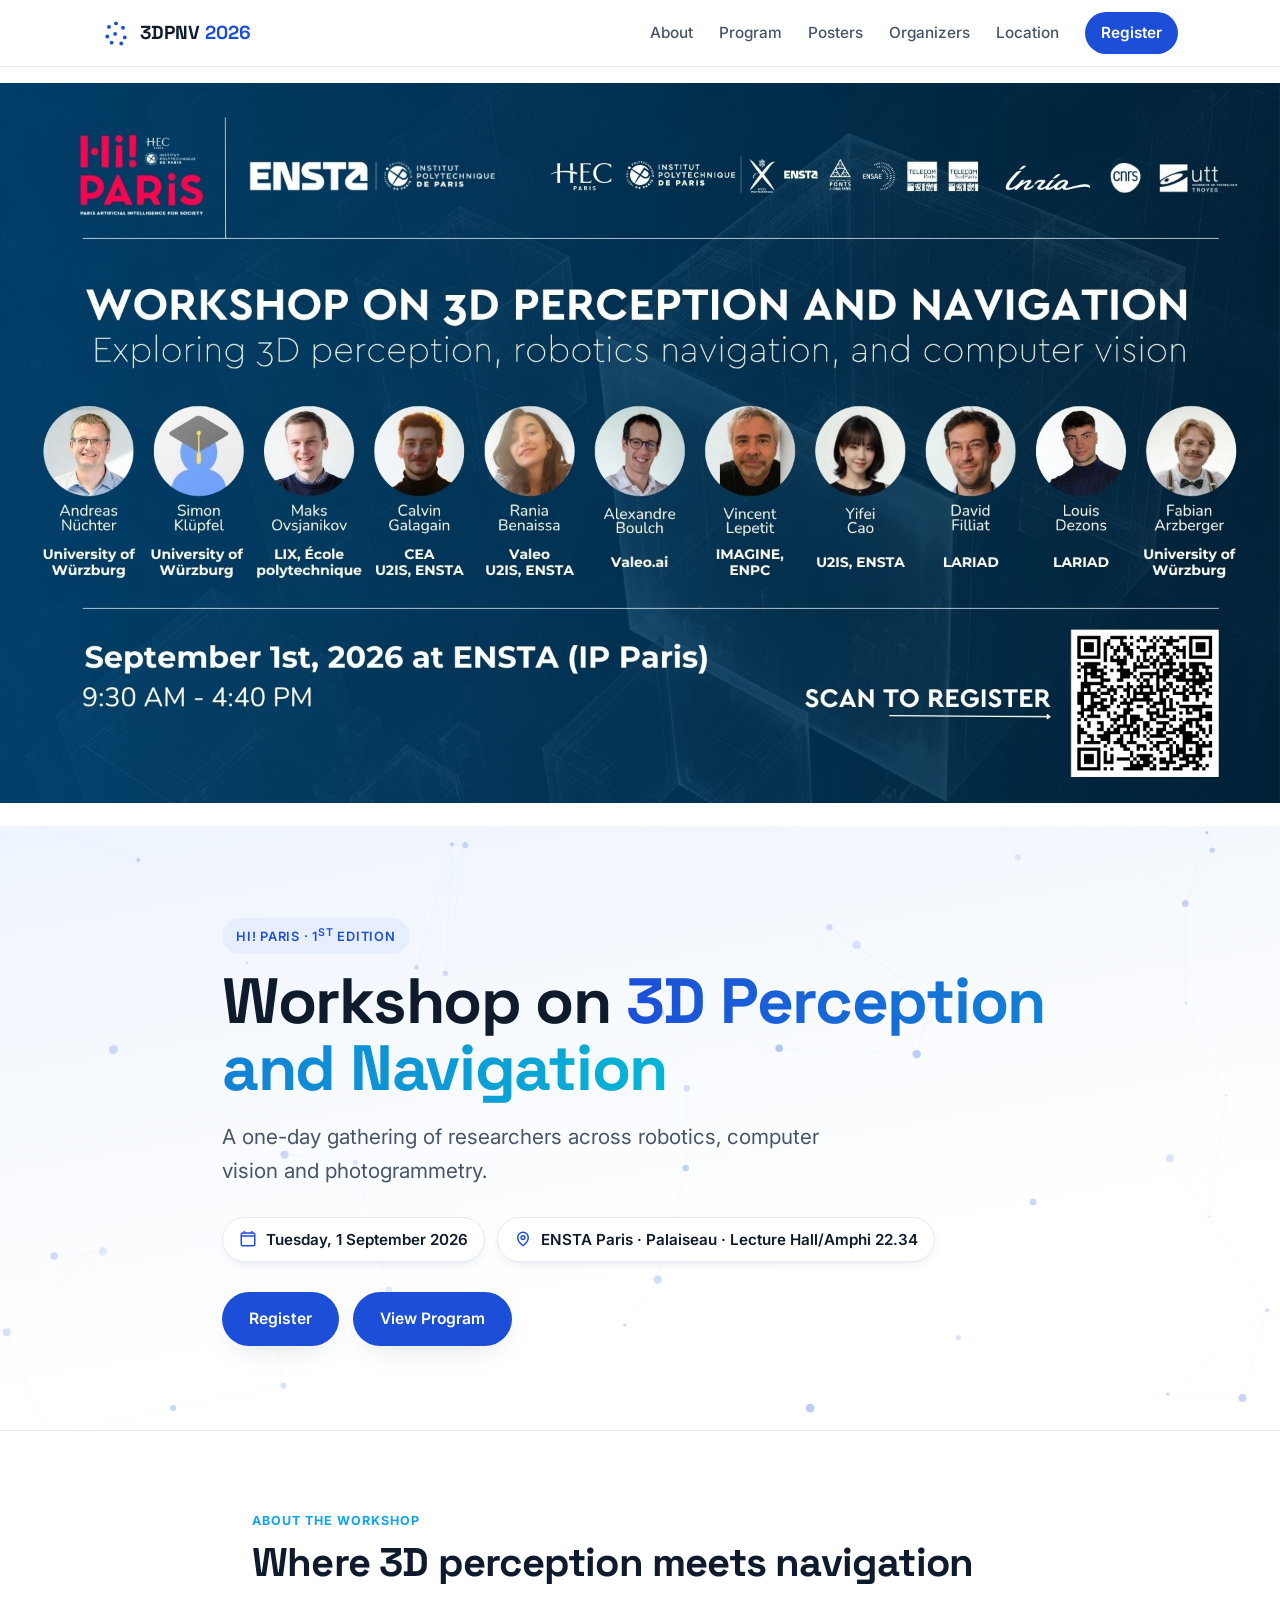
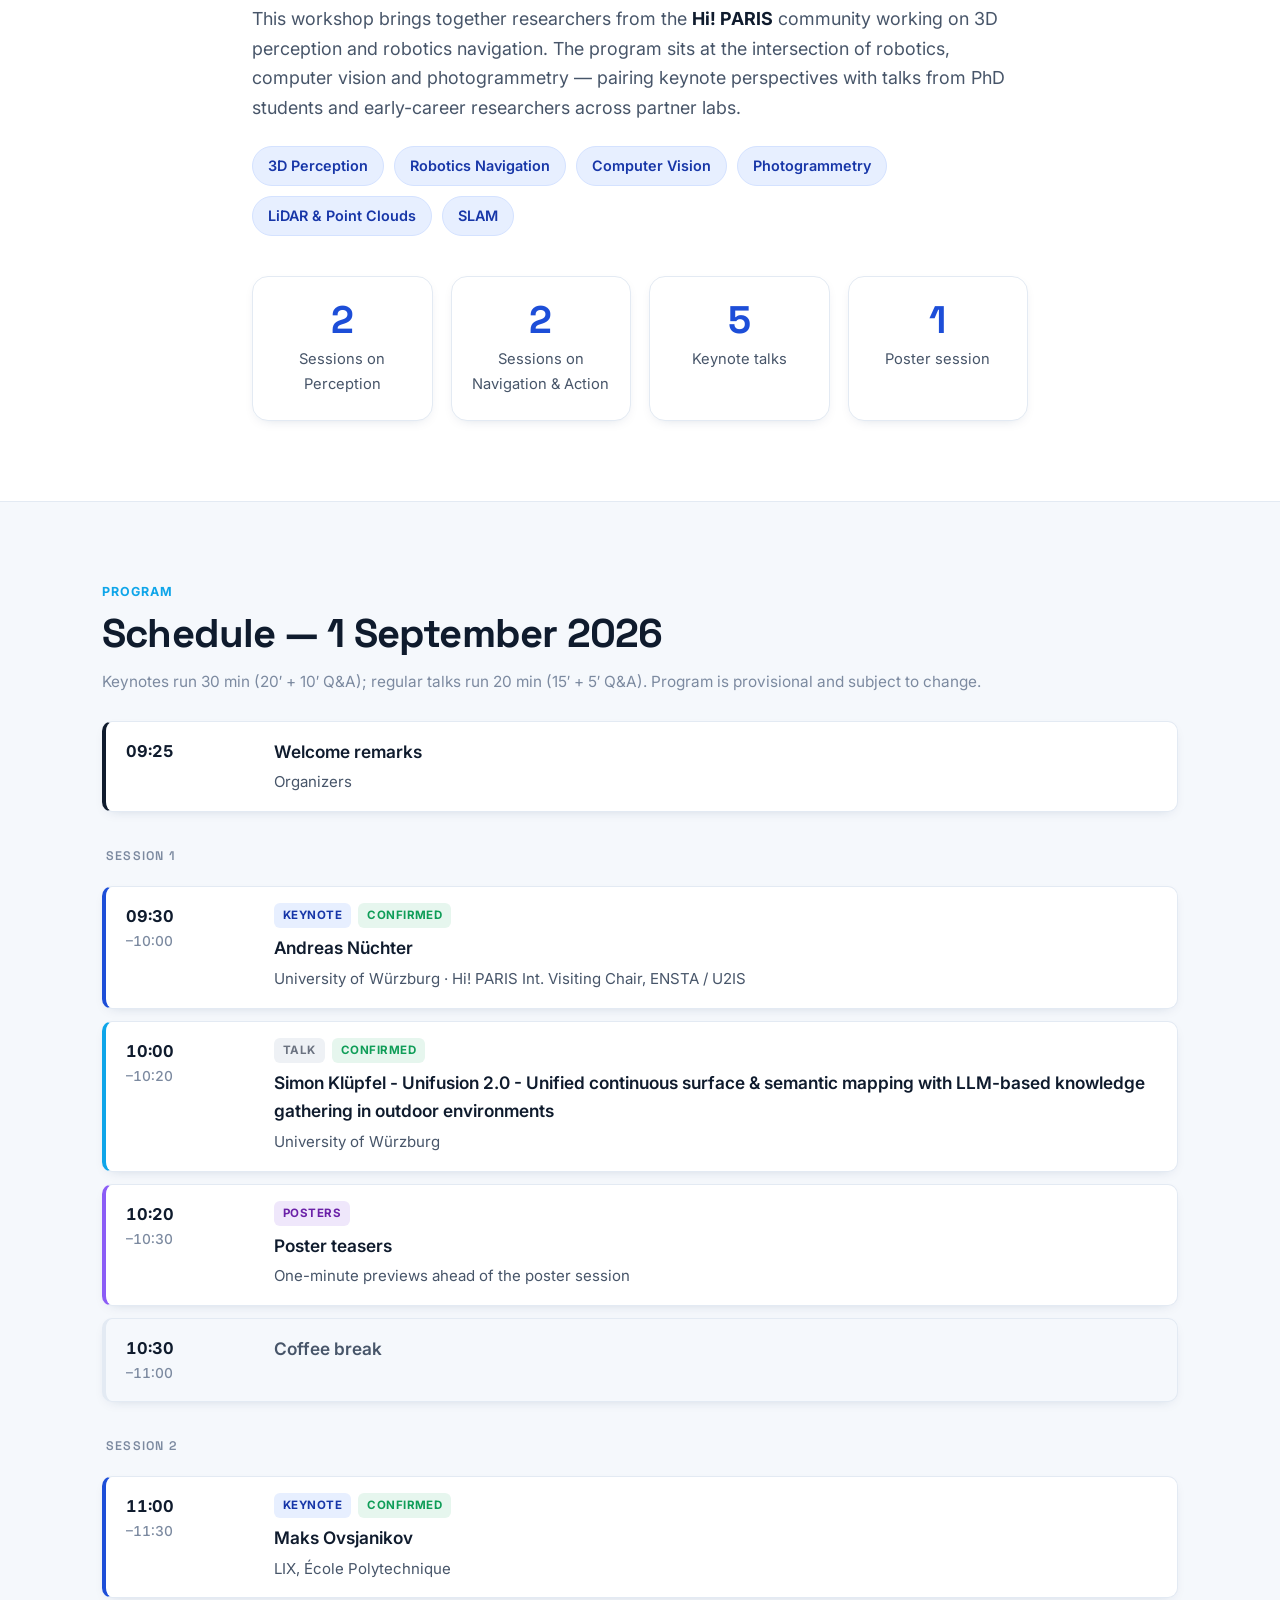
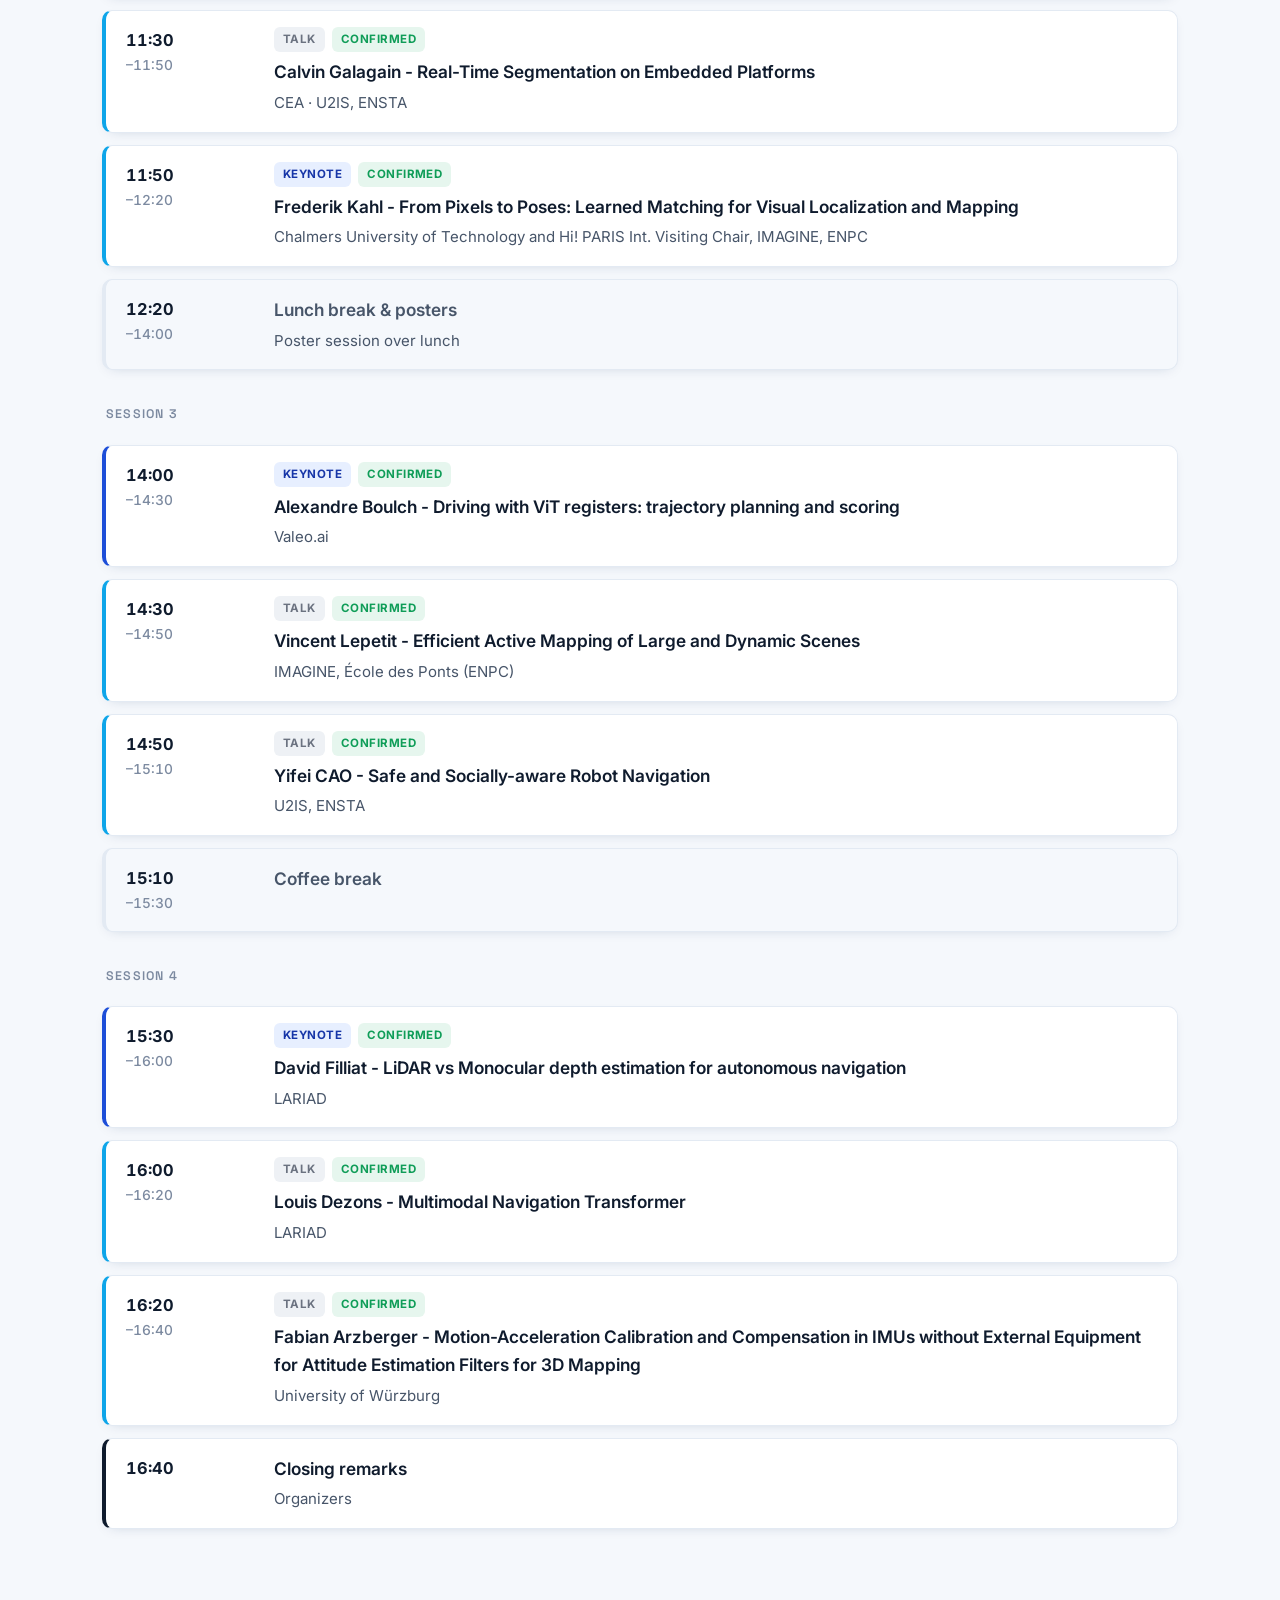
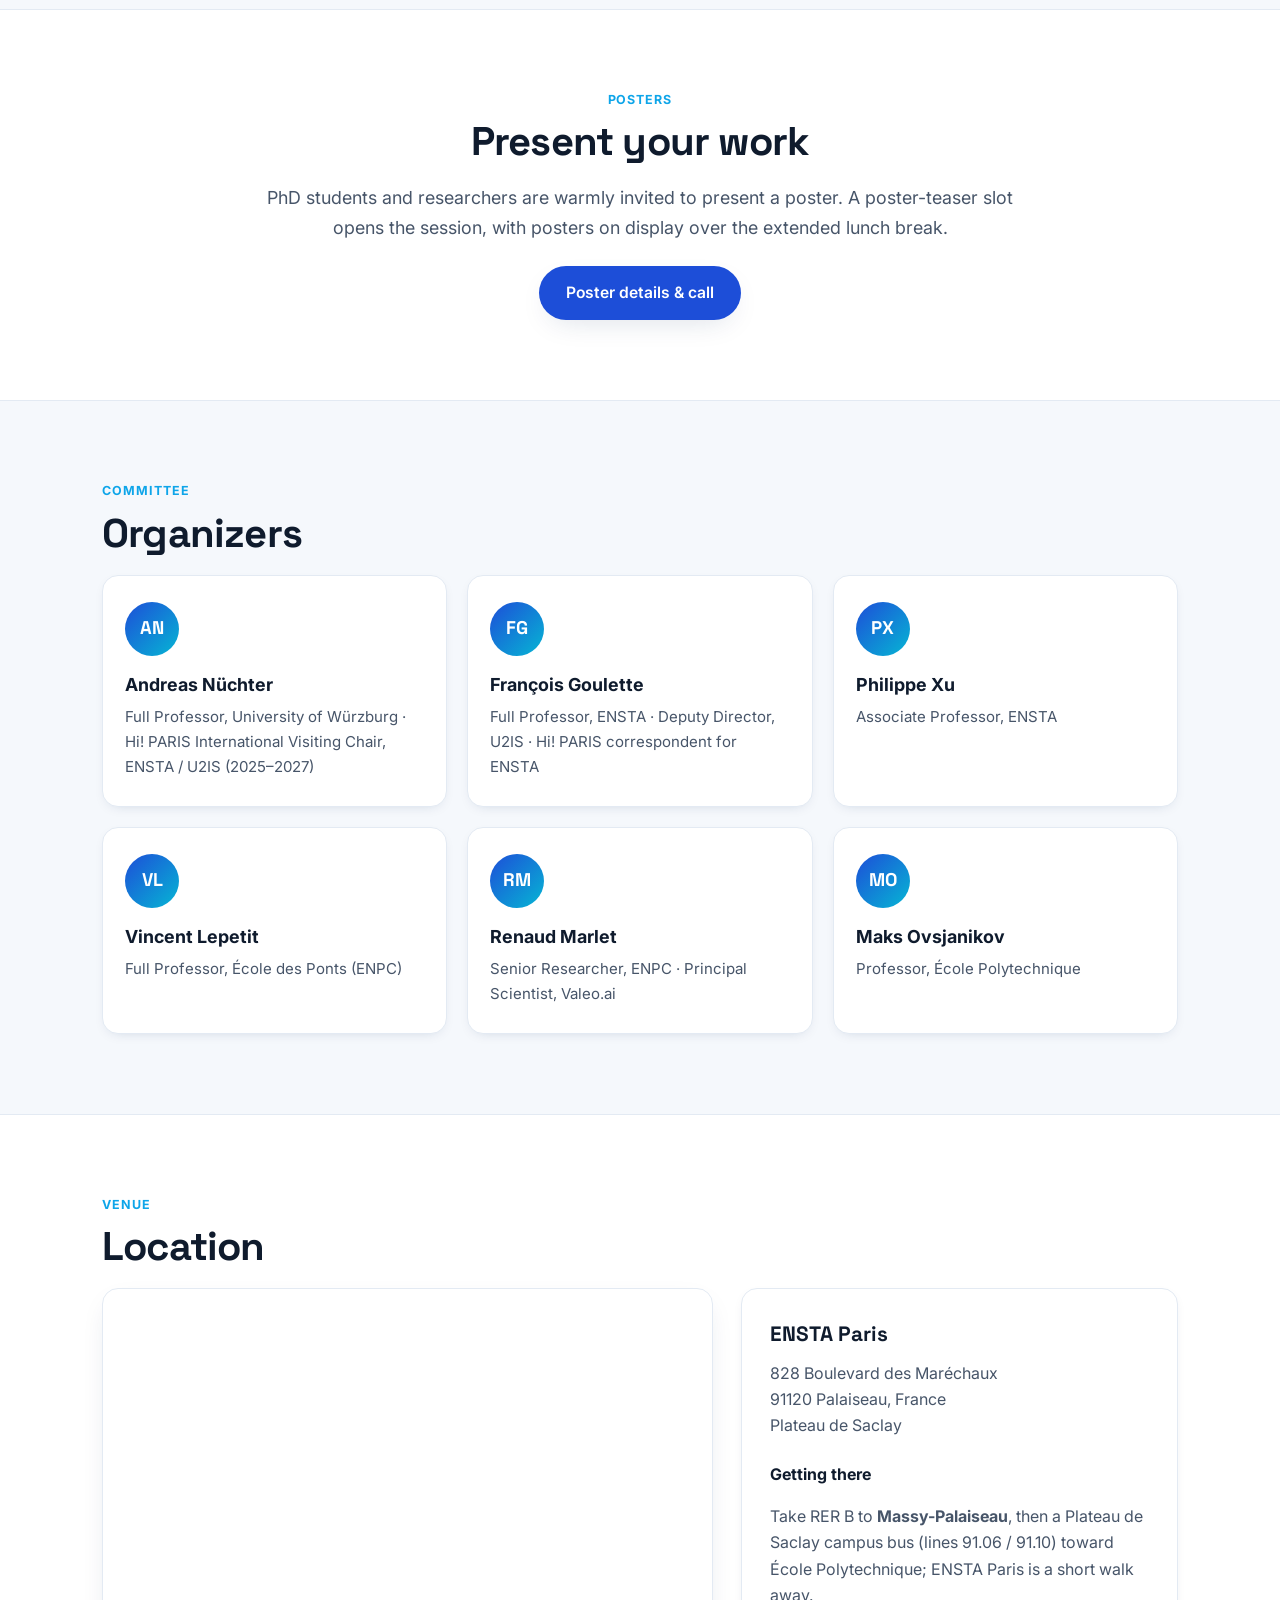
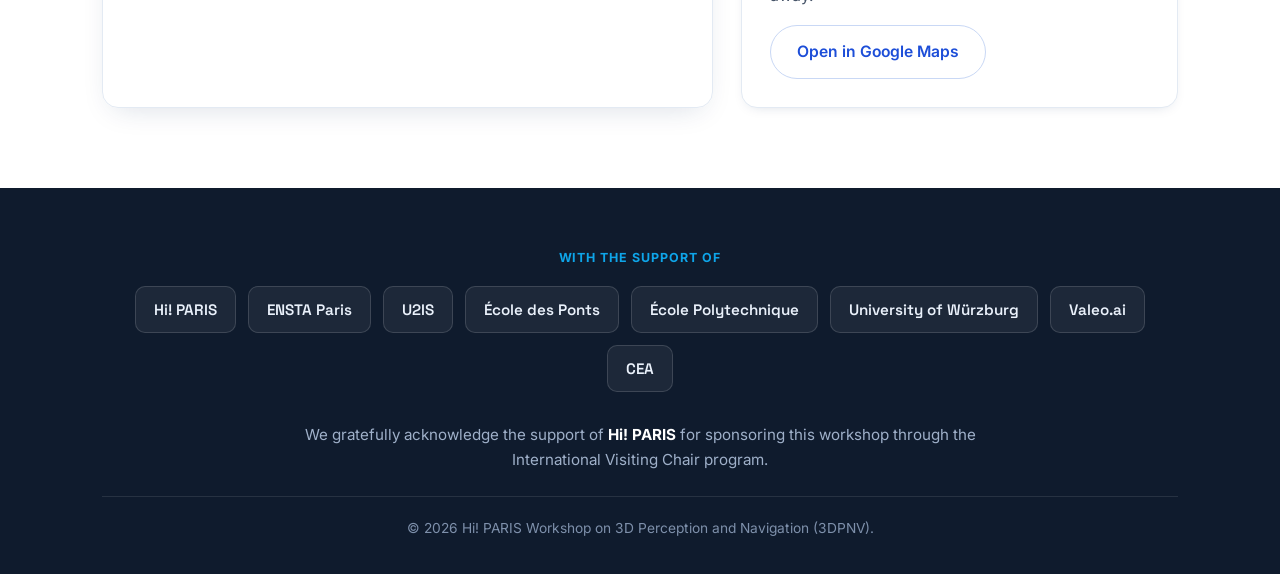
==== index.html @ 0a818c28 "Yifei" ====
<!DOCTYPE html>
<html lang="en">
<head>
  <meta charset="UTF-8" />
  <meta name="viewport" content="width=device-width, initial-scale=1.0" />
  <title>3DPNV 2026 — Hi! PARIS Workshop on 3D Perception and Navigation</title>
  <meta name="description" content="Hi! PARIS 1st Workshop on 3D Perception and Navigation — ENSTA Paris, 1 September 2026. Bringing together researchers in robotics, computer vision and photogrammetry." />
  <meta name="author" content="Lakshminarasimhan Srinivasan" />

  <!-- Open Graph -->
  <meta property="og:title" content="3DPNV 2026 — Hi! PARIS Workshop on 3D Perception and Navigation" />
  <meta property="og:description" content="ENSTA Paris · 1 September 2026 · 3D perception, robotics navigation, computer vision and photogrammetry." />
  <meta property="og:type" content="website" />

  <link rel="icon" type="image/svg+xml" href="favicon.svg" />
  <link rel="preconnect" href="https://fonts.googleapis.com" />
  <link rel="preconnect" href="https://fonts.gstatic.com" crossorigin />
  <link href="https://fonts.googleapis.com/css2?family=Inter:wght@400;500;600;700;800&family=Space+Grotesk:wght@500;600;700&display=swap" rel="stylesheet" />
  <link rel="stylesheet" href="css/styles.css" />
</head>
<body>

  <!-- ===================== NAVBAR ===================== -->
  <header class="navbar" id="top">
    <div class="container nav-inner">
      <a href="#" class="brand">
        <span class="brand-mark" aria-hidden="true">
          <svg viewBox="0 0 32 32" width="28" height="28" fill="none">
            <circle cx="8" cy="9" r="2.2" /><circle cx="16" cy="5" r="2.2" /><circle cx="24" cy="10" r="2.2" />
            <circle cx="6" cy="20" r="2.2" /><circle cx="15" cy="17" r="2.2" /><circle cx="26" cy="21" r="2.2" />
            <circle cx="11" cy="27" r="2.2" /><circle cx="22" cy="28" r="2.2" />
          </svg>
        </span>
        <span class="brand-text">3DPNV<span class="brand-year">&nbsp;2026</span></span>
      </a>

      <nav class="nav-links" id="navLinks" aria-label="Primary">
        <a href="#about">About</a>
        <a href="#schedule">Program</a>
        <a href="posters.html">Posters</a>
        <a href="#organizers">Organizers</a>
        <a href="#location">Location</a>
        <a href="https://www.eventbrite.de/e/hi-paris-1st-workshop-on-3d-perception-and-navigation-tickets-1991779590372" class="nav-cta">Register</a>
      </nav>

      <button class="nav-toggle" id="navToggle" aria-label="Toggle menu" aria-expanded="false" aria-controls="navLinks">
        <span></span><span></span><span></span>
      </button>
    </div>
  </header>

  <p>
    <img src="Workshop_on_3D_Perception_and_Navigation.jpg" alt="workshop banner">
  </p>
  
  <!-- ===================== HERO ===================== -->
  <section class="hero">
    <div class="hero-bg" aria-hidden="true">
      <svg class="dots" viewBox="0 0 1200 600" preserveAspectRatio="xMidYMid slice"></svg>
    </div>
    <div class="container hero-inner">
      <p class="hero-eyebrow">Hi! PARIS · 1<sup>st</sup> Edition</p>
      <h1 class="hero-title">Workshop on <span class="grad">3D Perception<br />and Navigation</span></h1>
      <p class="hero-sub">A one-day gathering of researchers across robotics, computer vision and photogrammetry.</p>

      <div class="hero-meta">
        <span class="meta-pill"><svg viewBox="0 0 24 24" width="18" height="18" aria-hidden="true"><path d="M7 2v2M17 2v2M3 8h18M5 4h14a2 2 0 0 1 2 2v13a2 2 0 0 1-2 2H5a2 2 0 0 1-2-2V6a2 2 0 0 1 2-2z" /></svg> Tuesday, 1 September 2026</span>
        <span class="meta-pill"><svg viewBox="0 0 24 24" width="18" height="18" aria-hidden="true"><path d="M12 21s-7-5.2-7-11a7 7 0 0 1 14 0c0 5.8-7 11-7 11z" /><circle cx="12" cy="10" r="2.5" /></svg> ENSTA Paris · Palaiseau · Lecture Hall/Amphi 22.34 </span>
      </div>

      <div class="hero-actions">
        <a href="https://www.eventbrite.de/e/hi-paris-1st-workshop-on-3d-perception-and-navigation-tickets-1991779590372" class="btn btn-primary">Register</a>
        <a href="#schedule" class="btn btn-primary">View Program</a>
      </div>
    </div>
  </section>

  <!-- ===================== ABOUT ===================== -->
  <section id="about" class="section">
    <div class="container narrow">
      <p class="kicker">About the workshop</p>
      <h2 class="section-title">Where 3D perception meets navigation</h2>
      <p class="lead">
        This workshop brings together researchers from the <strong>Hi! PARIS</strong> community working on
        3D perception and robotics navigation. The program sits at the intersection of robotics, computer
        vision and photogrammetry — pairing keynote perspectives with talks from PhD students and early-career
        researchers across partner labs.
      </p>
      <div class="chips">
        <span class="chip">3D Perception</span>
        <span class="chip">Robotics Navigation</span>
        <span class="chip">Computer Vision</span>
        <span class="chip">Photogrammetry</span>
        <span class="chip">LiDAR &amp; Point Clouds</span>
        <span class="chip">SLAM</span>
      </div>

      <div class="facts">
        <div class="fact">
          <span class="fact-num">2</span>
          <span class="fact-label">Sessions on Perception</span>
        </div>
        <div class="fact">
          <span class="fact-num">2</span>
          <span class="fact-label">Sessions on Navigation &amp; Action</span>
        </div>
        <div class="fact">
          <span class="fact-num">5</span>
          <span class="fact-label">Keynote talks</span>
        </div>
        <div class="fact">
          <span class="fact-num">1</span>
          <span class="fact-label">Poster session</span>
        </div>
      </div>
    </div>
  </section>

  <!-- ===================== SCHEDULE ===================== -->
  <section id="schedule" class="section section-alt">
    <div class="container">
      <p class="kicker">Program</p>
      <h2 class="section-title">Schedule — 1 September 2026</h2>
      <p class="section-note">
        Keynotes run 30 min (20′ + 10′ Q&amp;A); regular talks run 20 min (15′ + 5′ Q&amp;A).
        Program is provisional and subject to change.
      </p>

    
      <div class="sched-panel active" id="morning" role="tabpanel">
        <div class="timeline">

          <div class="t-item type-open">
            <div class="t-time">09:25</div>
            <div class="t-body">
              <h3 class="t-title">Welcome remarks</h3>
              <p class="t-meta">Organizers</p>
            </div>
          </div>

          <div class="session-label">Session 1</div>

          <div class="t-item type-keynote">
            <div class="t-time">09:30<span>–10:00</span></div>
            <div class="t-body">
              <div class="t-tags"><span class="tag tag-keynote">Keynote</span><span class="tag tag-ok">Confirmed</span></div>
              <h3 class="t-title">Andreas Nüchter</h3>
              <p class="t-meta">University of Würzburg · Hi! PARIS Int. Visiting Chair, ENSTA / U2IS</p>
            </div>
          </div>

          <div class="t-item type-talk">
            <div class="t-time">10:00<span>–10:20</span></div>
            <div class="t-body">
              <div class="t-tags"><span class="tag">Talk</span><span class="tag tag-ok">Confirmed</span></div>
              <h3 class="t-title">Simon Klüpfel - Unifusion 2.0 - Unified continuous surface & semantic mapping with LLM-based knowledge gathering in outdoor environments</h3>
              <p class="t-meta">University of Würzburg</p>
            </div>
          </div>

          <div class="t-item type-poster">
            <div class="t-time">10:20<span>–10:30</span></div>
            <div class="t-body">
              <div class="t-tags"><span class="tag tag-poster">Posters</span></div>
              <h3 class="t-title">Poster teasers</h3>
              <p class="t-meta">One-minute previews ahead of the poster session</p>
            </div>
          </div>

          <div class="t-item type-break">
            <div class="t-time">10:30<span>–11:00</span></div>
            <div class="t-body">
              <h3 class="t-title">Coffee break</h3>
            </div>
          </div>

          <div class="session-label">Session 2</div>

          <div class="t-item type-keynote">
            <div class="t-time">11:00<span>–11:30</span></div>
            <div class="t-body">
              <div class="t-tags"><span class="tag tag-keynote">Keynote</span><span class="tag tag-ok">Confirmed</span></div>
              <h3 class="t-title">Maks Ovsjanikov</h3>
              <p class="t-meta">LIX, École Polytechnique</p>
            </div>
          </div>

          <div class="t-item type-talk">
            <div class="t-time">11:30<span>–11:50</span></div>
            <div class="t-body">
              <div class="t-tags"><span class="tag">Talk</span><span class="tag tag-ok">Confirmed</span></div>
              <h3 class="t-title">Calvin Galagain - Real-Time Segmentation on Embedded Platforms</h3>
              <p class="t-meta">CEA · U2IS, ENSTA</p>
            </div>
          </div>

          <div class="t-item type-talk">
            <div class="t-time">11:50<span>–12:20</span></div>
            <div class="t-body">
               <div class="t-tags"><span class="tag tag-keynote">Keynote</span><span class="tag tag-ok">Confirmed</span></div>
              <h3 class="t-title">Frederik Kahl -  From Pixels to Poses: Learned Matching for Visual Localization and Mapping
</h3>
              <p class="t-meta">Chalmers University of Technology and Hi! PARIS Int. Visiting Chair, IMAGINE, ENPC</p>
            </div>
          </div>

          <div class="t-item type-break">
            <div class="t-time">12:20<span>–14:00</span></div>
            <div class="t-body">
              <h3 class="t-title">Lunch break &amp; posters</h3>
              <p class="t-meta">Poster session over lunch</p>
            </div>
          </div>

          <div class="session-label">Session 3</div>

          <div class="t-item type-keynote">
            <div class="t-time">14:00<span>–14:30</span></div>
            <div class="t-body">
              <div class="t-tags"><span class="tag tag-keynote">Keynote</span><span class="tag tag-ok">Confirmed</span></div>
              <h3 class="t-title">Alexandre Boulch - Driving with ViT registers: trajectory planning and scoring</h3>
              <p class="t-meta">Valeo.ai</p>
            </div>
          </div>

          <div class="t-item type-talk">
            <div class="t-time">14:30<span>–14:50</span></div>
            <div class="t-body">
              <div class="t-tags"><span class="tag">Talk</span><span class="tag tag-ok">Confirmed</span></div>
              <h3 class="t-title">Vincent Lepetit - Efficient Active Mapping of Large and Dynamic Scenes</h3>
              <p class="t-meta">IMAGINE, École des Ponts (ENPC)</p>
            </div>
          </div>

          <div class="t-item type-talk">
            <div class="t-time">14:50<span>–15:10</span></div>
            <div class="t-body">
              <div class="t-tags"><span class="tag">Talk</span><span class="tag tag-ok">Confirmed</span></div>
              <h3 class="t-title">Yifei CAO - Safe and Socially-aware Robot Navigation</h3>
              <p class="t-meta">U2IS, ENSTA</p>
            </div>
          </div>

          <div class="t-item type-break">
            <div class="t-time">15:10<span>–15:30</span></div>
            <div class="t-body">
              <h3 class="t-title">Coffee break</h3>
            </div>
          </div>

          <div class="session-label">Session 4</div>

          <div class="t-item type-keynote">
            <div class="t-time">15:30<span>–16:00</span></div>
            <div class="t-body">
              <div class="t-tags"><span class="tag tag-keynote">Keynote</span><span class="tag tag-ok">Confirmed</span></div>
              <h3 class="t-title">David Filliat - LiDAR vs Monocular depth estimation for autonomous navigation</h3>
              <p class="t-meta">LARIAD</p>
            </div>
          </div>

          <div class="t-item type-talk">
            <div class="t-time">16:00<span>–16:20</span></div>
            <div class="t-body">
              <div class="t-tags"><span class="tag">Talk</span><span class="tag tag-ok">Confirmed</span></div>
              <h3 class="t-title">Louis Dezons - Multimodal Navigation Transformer</h3>
              <p class="t-meta">LARIAD</p>
            </div>
          </div>

          <div class="t-item type-talk">
            <div class="t-time">16:20<span>–16:40</span></div>
            <div class="t-body">
              <div class="t-tags"><span class="tag">Talk</span><span class="tag tag-ok">Confirmed</span></div>
              <h3 class="t-title">Fabian Arzberger - Motion-Acceleration Calibration and Compensation in IMUs without External Equipment for Attitude Estimation Filters for 3D Mapping </h3>
              <p class="t-meta">University of Würzburg</p>
            </div>
          </div>

          <div class="t-item type-close">
            <div class="t-time">16:40</div>
            <div class="t-body">
              <h3 class="t-title">Closing remarks</h3>
              <p class="t-meta">Organizers</p>
            </div>
          </div>

        </div>
      </div>
    </div>
  </section>

  <!-- ===================== POSTERS ===================== -->
  <section id="posters" class="section">
    <div class="container narrow center">
      <p class="kicker">Posters</p>
      <h2 class="section-title">Present your work</h2>
      <p class="lead">
        PhD students and researchers are warmly invited to present a poster. A poster-teaser slot opens the
        session, with posters on display over the extended lunch break.
      </p>
      <a href="posters.html" class="btn btn-primary">Poster details &amp; call</a>
    </div>
  </section>

  <!-- ===================== ORGANIZERS ===================== -->
  <section id="organizers" class="section section-alt">
    <div class="container">
      <p class="kicker">Committee</p>
      <h2 class="section-title">Organizers</h2>

      <div class="org-grid">
        <article class="org-card">
          <span class="avatar" data-name="AN">AN</span>
          <h3>Andreas Nüchter</h3>
          <p>Full Professor, University of Würzburg · Hi! PARIS International Visiting Chair, ENSTA / U2IS (2025–2027)</p>
        </article>
        <article class="org-card">
          <span class="avatar" data-name="FG">FG</span>
          <h3>François Goulette</h3>
          <p>Full Professor, ENSTA · Deputy Director, U2IS · Hi! PARIS correspondent for ENSTA</p>
        </article>
        <article class="org-card">
          <span class="avatar" data-name="PX">PX</span>
          <h3>Philippe Xu</h3>
          <p>Associate Professor, ENSTA</p>
        </article>
        <article class="org-card">
          <span class="avatar" data-name="VL">VL</span>
          <h3>Vincent Lepetit</h3>
          <p>Full Professor, École des Ponts (ENPC)</p>
        </article>
        <article class="org-card">
          <span class="avatar" data-name="RM">RM</span>
          <h3>Renaud Marlet</h3>
          <p>Senior Researcher, ENPC · Principal Scientist, Valeo.ai</p>
        </article>
        <article class="org-card">
          <span class="avatar" data-name="MO">MO</span>
          <h3>Maks Ovsjanikov</h3>
          <p>Professor, École Polytechnique</p>
        </article>
      </div>
    </div>
  </section>

  <!-- ===================== LOCATION ===================== -->
  <section id="location" class="section">
    <div class="container">
      <p class="kicker">Venue</p>
      <h2 class="section-title">Location</h2>

      <div class="loc-grid">
        <div class="loc-map">
          <iframe
            title="Map to ENSTA Paris"
            src="https://maps.google.com/maps?width=100%25&amp;height=600&amp;hl=en&amp;q=ENSTA%20Paris%2C%20828%20Boulevard%20des%20Mar%C3%A9chaux%2C%20Palaiseau&amp;t=&amp;z=15&amp;ie=UTF8&amp;iwloc=B&amp;output=embed"
            loading="lazy" referrerpolicy="no-referrer-when-downgrade"></iframe>
        </div>
        <div class="loc-info">
          <h3>ENSTA Paris</h3>
          <p class="loc-addr">828 Boulevard des Maréchaux<br />91120 Palaiseau, France<br />Plateau de Saclay</p>
          <h4>Getting there</h4>
          <p>
            Take RER&nbsp;B to <strong>Massy-Palaiseau</strong>, then a Plateau de Saclay campus bus
            (lines 91.06 / 91.10) toward École Polytechnique; ENSTA Paris is a short walk away.
          </p>
          <a class="btn btn-ghost" href="https://www.google.com/maps/search/?api=1&amp;query=ENSTA+Paris+Palaiseau" target="_blank" rel="noopener">Open in Google Maps</a>
        </div>
      </div>
    </div>
  </section>

  <!-- ===================== PARTNERS / FOOTER ===================== -->
  <footer class="footer">
    <div class="container">
      <p class="kicker center">With the support of</p>
      <div class="partners">
        <span class="partner">Hi! PARIS</span>
        <span class="partner">ENSTA Paris</span>
        <span class="partner">U2IS</span>
        <span class="partner">École des Ponts</span>
        <span class="partner">École Polytechnique</span>
        <span class="partner">University of Würzburg</span>
        <span class="partner">Valeo.ai</span>
        <span class="partner">CEA</span>
      </div>
      <p class="ack">
        We gratefully acknowledge the support of <strong>Hi! PARIS</strong> for sponsoring this workshop
        through the International Visiting Chair program.
      </p>
      <p class="copyright">© 2026 Hi! PARIS Workshop on 3D Perception and Navigation (3DPNV).</p>
    </div>
  </footer>

  <script src="js/main.js"></script>
</body>
</html>
---- css/styles.css ----
/* ============================================================
   3DPNV 2026 — Hi! PARIS Workshop on 3D Perception and Navigation
   Light & modern theme
   ============================================================ */

:root {
  --bg: #ffffff;
  --bg-alt: #f5f8fc;
  --bg-hero: #eef4fd;
  --ink: #0f1b2d;
  --ink-soft: #475569;
  --ink-faint: #7c8aa0;
  --line: #e3eaf3;
  --brand: #1d4ed8;
  --brand-dark: #1736a8;
  --brand-soft: #e7efff;
  --accent: #0ea5e9;
  --accent-2: #06b6d4;
  --ok: #0f9d58;
  --ok-bg: #e6f6ee;
  --warn: #b7791f;
  --warn-bg: #fdf3e2;
  --tba: #6b7280;
  --tba-bg: #eef1f5;
  --radius: 16px;
  --radius-sm: 10px;
  --shadow: 0 10px 30px -12px rgba(16, 42, 92, 0.18);
  --shadow-sm: 0 4px 14px -8px rgba(16, 42, 92, 0.25);
  --maxw: 1120px;
  --font: "Inter", system-ui, -apple-system, Segoe UI, Roboto, Helvetica, Arial, sans-serif;
  --display: "Space Grotesk", var(--font);
}

* { box-sizing: border-box; }

html { scroll-behavior: smooth; scroll-padding-top: 80px; }

body {
  margin: 0;
  font-family: var(--font);
  color: var(--ink);
  background: var(--bg);
  line-height: 1.65;
  -webkit-font-smoothing: antialiased;
  text-rendering: optimizeLegibility;
}

a { color: var(--brand); text-decoration: none; }
a:hover { text-decoration: underline; }

.container { width: 100%; max-width: var(--maxw); margin: 0 auto; padding: 0 22px; }
.narrow { max-width: 820px; }
.center { text-align: center; }

img, svg, iframe { max-width: 100%; }

/* ---------------- Navbar ---------------- */
.navbar {
  position: sticky; top: 0; z-index: 60;
  background: rgba(255, 255, 255, 0.85);
  backdrop-filter: saturate(160%) blur(10px);
  border-bottom: 1px solid var(--line);
}
.nav-inner { display: flex; align-items: center; justify-content: space-between; height: 66px; }

.brand { display: flex; align-items: center; gap: 10px; font-family: var(--display); font-weight: 700; font-size: 1.18rem; color: var(--ink); }
.brand:hover { text-decoration: none; }
.brand-mark svg circle { fill: var(--brand); }
.brand-mark { display: inline-flex; }
.brand-year { color: var(--brand); }

.nav-links { display: flex; align-items: center; gap: 26px; }
.nav-links a { color: var(--ink-soft); font-weight: 500; font-size: 0.96rem; }
.nav-links a:hover { color: var(--brand); text-decoration: none; }
.nav-cta {
  background: var(--brand); color: #fff !important; padding: 8px 16px;
  border-radius: 999px; font-weight: 600 !important;
}
.nav-cta:hover { background: var(--brand-dark); }

.nav-toggle { display: none; flex-direction: column; gap: 5px; background: none; border: 0; cursor: pointer; padding: 8px; }
.nav-toggle span { width: 24px; height: 2px; background: var(--ink); border-radius: 2px; transition: 0.25s; }
.nav-toggle.open span:nth-child(1) { transform: translateY(7px) rotate(45deg); }
.nav-toggle.open span:nth-child(2) { opacity: 0; }
.nav-toggle.open span:nth-child(3) { transform: translateY(-7px) rotate(-45deg); }

/* ---------------- Hero ---------------- */
.hero {
  position: relative; overflow: hidden;
  background: linear-gradient(170deg, var(--bg-hero) 0%, #ffffff 70%);
  padding: 92px 0 84px;
  border-bottom: 1px solid var(--line);
}
.hero-bg { position: absolute; inset: 0; pointer-events: none; }
.hero-bg .dots { width: 100%; height: 100%; opacity: 0.5; }
.hero-bg .dots circle { fill: var(--brand); }
.hero-bg .dots line { stroke: var(--accent); stroke-width: 0.6; }

.hero-inner { position: relative; z-index: 2; max-width: 880px; }
.hero-eyebrow {
  display: inline-block; margin: 0 0 14px; font-weight: 600; letter-spacing: 0.06em;
  text-transform: uppercase; font-size: 0.8rem; color: var(--brand);
  background: var(--brand-soft); padding: 6px 14px; border-radius: 999px;
}
.hero-title {
  font-family: var(--display); font-weight: 700; line-height: 1.05;
  font-size: clamp(2.3rem, 6vw, 4rem); margin: 0 0 18px; letter-spacing: -0.02em;
}
.hero-title .grad {
  background: linear-gradient(100deg, var(--brand), var(--accent-2));
  -webkit-background-clip: text; background-clip: text; color: transparent;
}
.hero-sub { font-size: clamp(1.05rem, 2.3vw, 1.3rem); color: var(--ink-soft); margin: 0 0 28px; max-width: 620px; }

.hero-meta { display: flex; flex-wrap: wrap; gap: 12px; margin-bottom: 30px; }
.meta-pill {
  display: inline-flex; align-items: center; gap: 9px;
  background: #fff; border: 1px solid var(--line); border-radius: 999px;
  padding: 9px 16px; font-weight: 600; font-size: 0.95rem; box-shadow: var(--shadow-sm);
}
.meta-pill svg { fill: none; stroke: var(--brand); stroke-width: 2; stroke-linecap: round; stroke-linejoin: round; }

.hero-actions { display: flex; flex-wrap: wrap; gap: 14px; }

/* ---------------- Buttons ---------------- */
.btn {
  display: inline-flex; align-items: center; justify-content: center;
  padding: 13px 26px; border-radius: 999px; font-weight: 600; font-size: 0.98rem;
  cursor: pointer; transition: transform 0.15s ease, box-shadow 0.2s ease, background 0.2s ease;
  border: 1px solid transparent;
}
.btn:hover { text-decoration: none; transform: translateY(-2px); }
.btn-primary { background: var(--brand); color: #fff; box-shadow: var(--shadow); }
.btn-primary:hover { background: var(--brand-dark); }
.btn-ghost { background: #fff; color: var(--brand); border-color: #c9d8f5; }
.btn-ghost:hover { border-color: var(--brand); background: var(--brand-soft); }

/* ---------------- Sections ---------------- */
.section { padding: 80px 0; }
.section-alt { background: var(--bg-alt); border-top: 1px solid var(--line); border-bottom: 1px solid var(--line); }

.kicker {
  margin: 0 0 10px; font-weight: 700; letter-spacing: 0.08em; text-transform: uppercase;
  font-size: 0.78rem; color: var(--accent);
}
.kicker.center { text-align: center; }
.section-title {
  font-family: var(--display); font-weight: 700; letter-spacing: -0.02em;
  font-size: clamp(1.7rem, 3.6vw, 2.5rem); margin: 0 0 18px; line-height: 1.12;
}
.section-note { color: var(--ink-faint); margin: -6px 0 26px; font-size: 0.96rem; }
.lead { font-size: 1.12rem; color: var(--ink-soft); margin: 0 0 24px; }
.lead strong { color: var(--ink); }

/* ---------------- About ---------------- */
.chips { display: flex; flex-wrap: wrap; gap: 10px; margin-bottom: 40px; }
.chip {
  background: var(--brand-soft); color: var(--brand-dark); font-weight: 600; font-size: 0.9rem;
  padding: 7px 15px; border-radius: 999px; border: 1px solid #d4e2ff;
}

.facts { display: grid; grid-template-columns: repeat(4, 1fr); gap: 18px; }
.fact {
  background: #fff; border: 1px solid var(--line); border-radius: var(--radius);
  padding: 24px 18px; text-align: center; box-shadow: var(--shadow-sm);
}
.fact-num {
  display: block; font-family: var(--display); font-weight: 700; font-size: 2.4rem;
  color: var(--brand); line-height: 1;
}
.fact-label { display: block; margin-top: 8px; color: var(--ink-soft); font-size: 0.92rem; }

/* ---------------- Schedule ---------------- */
.sched-tabs { display: inline-flex; gap: 6px; background: #fff; border: 1px solid var(--line); border-radius: 999px; padding: 5px; margin-bottom: 34px; box-shadow: var(--shadow-sm); flex-wrap: wrap; }
.tab {
  border: 0; background: none; cursor: pointer; font-family: var(--font);
  font-weight: 600; font-size: 0.95rem; color: var(--ink-soft);
  padding: 10px 20px; border-radius: 999px; transition: 0.2s;
}
.tab.active { background: var(--brand); color: #fff; }

.sched-panel { animation: fade 0.35s ease; }
.sched-panel[hidden] { display: none; }
@keyframes fade { from { opacity: 0; transform: translateY(6px); } to { opacity: 1; transform: none; } }

.session-label {
  font-family: var(--display); font-weight: 600; color: var(--ink-faint);
  text-transform: uppercase; letter-spacing: 0.1em; font-size: 0.78rem;
  margin: 22px 0 8px; padding-left: 4px;
}

.timeline { display: flex; flex-direction: column; gap: 12px; }
.t-item {
  display: grid; grid-template-columns: 130px 1fr; gap: 18px; align-items: start;
  background: #fff; border: 1px solid var(--line); border-left: 4px solid var(--line);
  border-radius: var(--radius-sm); padding: 16px 20px; box-shadow: var(--shadow-sm);
  transition: transform 0.15s ease, box-shadow 0.2s ease;
}
.t-item:hover { transform: translateX(3px); box-shadow: var(--shadow); }
.t-time { font-weight: 700; color: var(--ink); font-variant-numeric: tabular-nums; font-size: 1.02rem; }
.t-time span { display: block; color: var(--ink-faint); font-weight: 500; font-size: 0.86rem; }
.t-title { margin: 0; font-size: 1.08rem; font-weight: 600; }
.t-meta { margin: 4px 0 0; color: var(--ink-soft); font-size: 0.94rem; }
.t-tags { display: flex; flex-wrap: wrap; gap: 7px; margin-bottom: 6px; }

.tag {
  font-size: 0.72rem; font-weight: 700; text-transform: uppercase; letter-spacing: 0.04em;
  padding: 3px 9px; border-radius: 6px; background: var(--tba-bg); color: var(--tba);
}
.tag-keynote { background: var(--brand-soft); color: var(--brand-dark); }
.tag-poster { background: #efe7fb; color: #6b21a8; }
.tag-ok { background: var(--ok-bg); color: var(--ok); }
.tag-tbc { background: var(--warn-bg); color: var(--warn); }
.tag-tba { background: var(--tba-bg); color: var(--tba); }

.type-keynote { border-left-color: var(--brand); }
.type-talk { border-left-color: var(--accent); }
.type-poster { border-left-color: #8b5cf6; }
.type-break { border-left-color: var(--line); background: var(--bg-alt); }
.type-break .t-title { color: var(--ink-soft); font-weight: 600; }
.type-open, .type-close { border-left-color: var(--ink); }

/* ---------------- Organizers ---------------- */
.org-grid { display: grid; grid-template-columns: repeat(3, 1fr); gap: 20px; }
.org-card {
  background: #fff; border: 1px solid var(--line); border-radius: var(--radius);
  padding: 26px 22px; box-shadow: var(--shadow-sm); transition: transform 0.15s ease, box-shadow 0.2s ease;
}
.org-card:hover { transform: translateY(-4px); box-shadow: var(--shadow); }
.org-card h3 { margin: 14px 0 6px; font-size: 1.12rem; }
.org-card p { margin: 0; color: var(--ink-soft); font-size: 0.94rem; }
.avatar {
  display: inline-flex; align-items: center; justify-content: center;
  width: 54px; height: 54px; border-radius: 50%; font-family: var(--display);
  font-weight: 700; font-size: 1.15rem; color: #fff;
  background: linear-gradient(135deg, var(--brand), var(--accent-2));
}

/* ---------------- Location ---------------- */
.loc-grid { display: grid; grid-template-columns: 1.4fr 1fr; gap: 28px; align-items: stretch; }
.loc-map { border-radius: var(--radius); overflow: hidden; border: 1px solid var(--line); box-shadow: var(--shadow); min-height: 360px; }
.loc-map iframe { width: 100%; height: 100%; min-height: 360px; border: 0; display: block; }
.loc-info { background: #fff; border: 1px solid var(--line); border-radius: var(--radius); padding: 28px; box-shadow: var(--shadow-sm); }
.loc-info h3 { margin: 0 0 8px; font-size: 1.3rem; font-family: var(--display); }
.loc-info h4 { margin: 22px 0 6px; font-size: 1rem; }
.loc-addr { color: var(--ink-soft); margin: 0; }
.loc-info p { color: var(--ink-soft); }

/* ---------------- Footer ---------------- */
.footer { background: var(--ink); color: #cdd8e8; padding: 60px 0 34px; }
.footer .kicker { color: var(--accent); }
.partners { display: flex; flex-wrap: wrap; justify-content: center; gap: 12px; margin: 18px 0 30px; }
.partner {
  font-family: var(--display); font-weight: 600; font-size: 0.95rem; color: #eaf1fb;
  background: rgba(255, 255, 255, 0.06); border: 1px solid rgba(255, 255, 255, 0.14);
  padding: 10px 18px; border-radius: 10px;
}
.ack { max-width: 720px; margin: 0 auto 24px; text-align: center; color: #9fb0c9; font-size: 0.95rem; }
.ack strong { color: #fff; }
.copyright { text-align: center; color: #7e90ab; font-size: 0.86rem; margin: 0; padding-top: 20px; border-top: 1px solid rgba(255, 255, 255, 0.1); }

/* ---------------- Posters page ---------------- */
.subpage-hero { background: linear-gradient(170deg, var(--bg-hero), #fff 80%); padding: 64px 0 48px; border-bottom: 1px solid var(--line); }
.back-link { display: inline-flex; align-items: center; gap: 6px; font-weight: 600; font-size: 0.92rem; margin-bottom: 16px; }
.info-grid { display: grid; grid-template-columns: repeat(2, 1fr); gap: 20px; margin-top: 8px; }
.info-card { background: #fff; border: 1px solid var(--line); border-radius: var(--radius); padding: 26px; box-shadow: var(--shadow-sm); }
.info-card h3 { margin: 0 0 10px; font-family: var(--display); font-size: 1.15rem; }
.info-card p, .info-card li { color: var(--ink-soft); }
.info-card ul { margin: 0; padding-left: 20px; }
.info-card li { margin-bottom: 6px; }

/* ---------------- Responsive ---------------- */
@media (max-width: 860px) {
  .org-grid { grid-template-columns: repeat(2, 1fr); }
  .loc-grid { grid-template-columns: 1fr; }
  .facts { grid-template-columns: repeat(2, 1fr); }
  .info-grid { grid-template-columns: 1fr; }
}

@media (max-width: 720px) {
  .nav-links {
    position: fixed; inset: 66px 0 auto 0; flex-direction: column; align-items: flex-start;
    gap: 0; background: #fff; border-bottom: 1px solid var(--line);
    padding: 8px 22px 18px; transform: translateY(-130%); transition: transform 0.3s ease;
    box-shadow: var(--shadow); max-height: calc(100vh - 66px); overflow-y: auto;
  }
  .nav-links.open { transform: translateY(0); }
  .nav-links a { width: 100%; padding: 13px 0; border-bottom: 1px solid var(--line); }
  .nav-cta { width: 100%; text-align: center; margin-top: 12px; padding: 12px; }
  .nav-cta, .nav-links a:last-child { border-bottom: 0; }
  .nav-toggle { display: flex; }
}

@media (max-width: 520px) {
  .section { padding: 56px 0; }
  .hero { padding: 64px 0 56px; }
  .facts { grid-template-columns: 1fr 1fr; }
  .org-grid { grid-template-columns: 1fr; }
  .t-item { grid-template-columns: 1fr; gap: 8px; }
  .t-time span { display: inline; }
  .btn { width: 100%; }
  .hero-actions { width: 100%; }
}

@media (prefers-reduced-motion: reduce) {
  * { animation: none !important; scroll-behavior: auto !important; transition: none !important; }
}
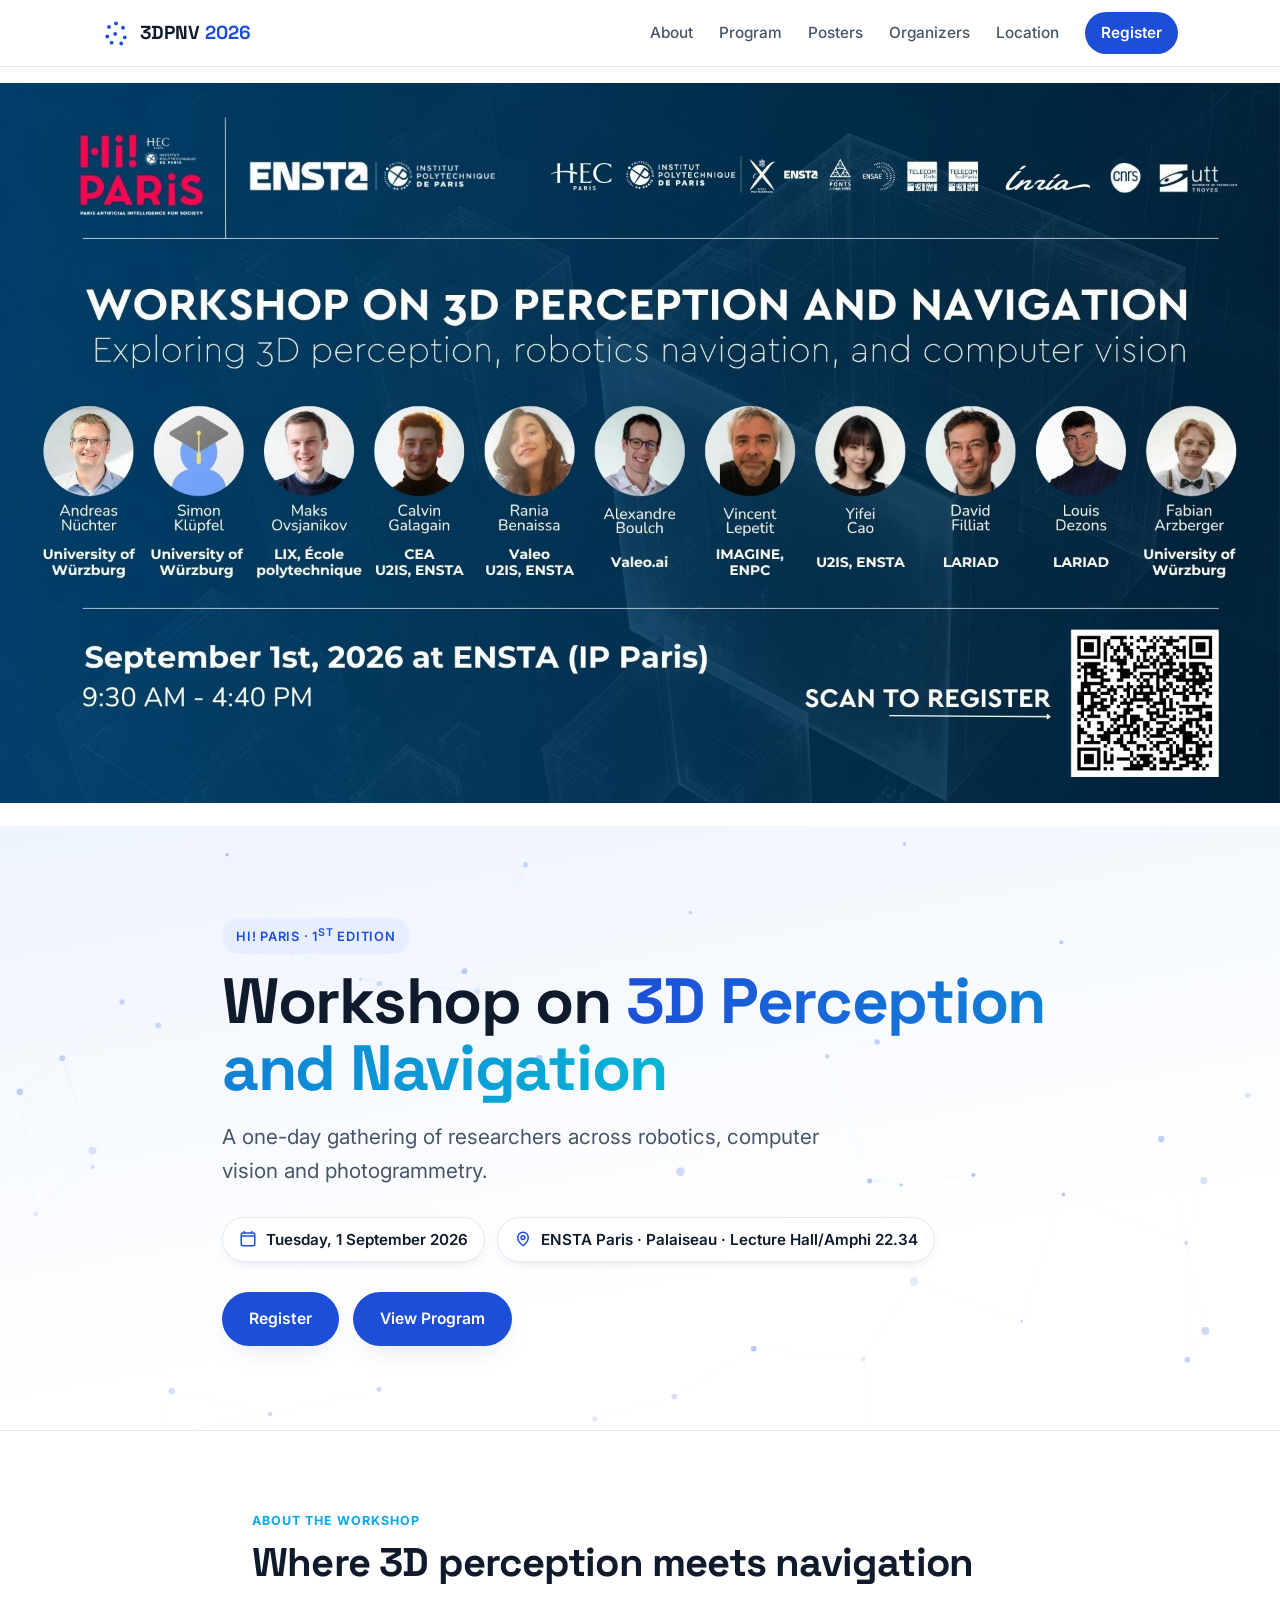
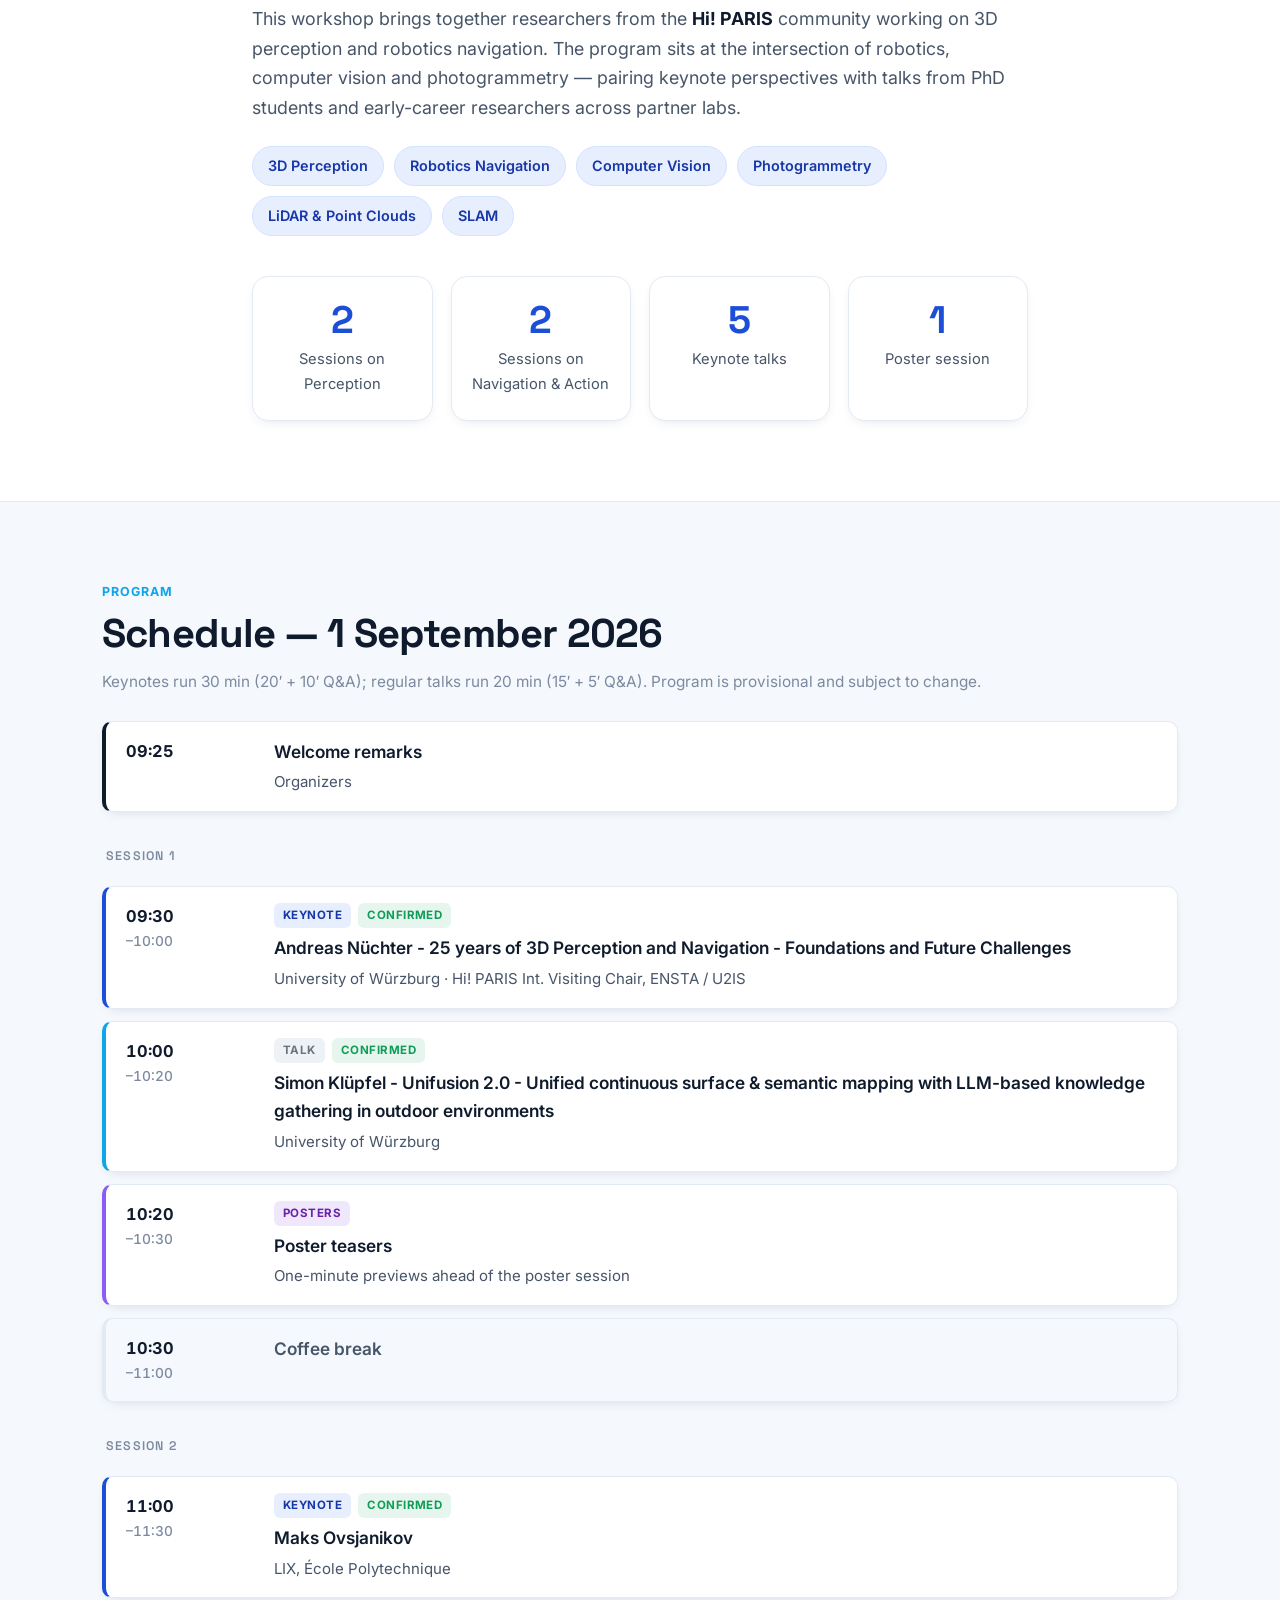
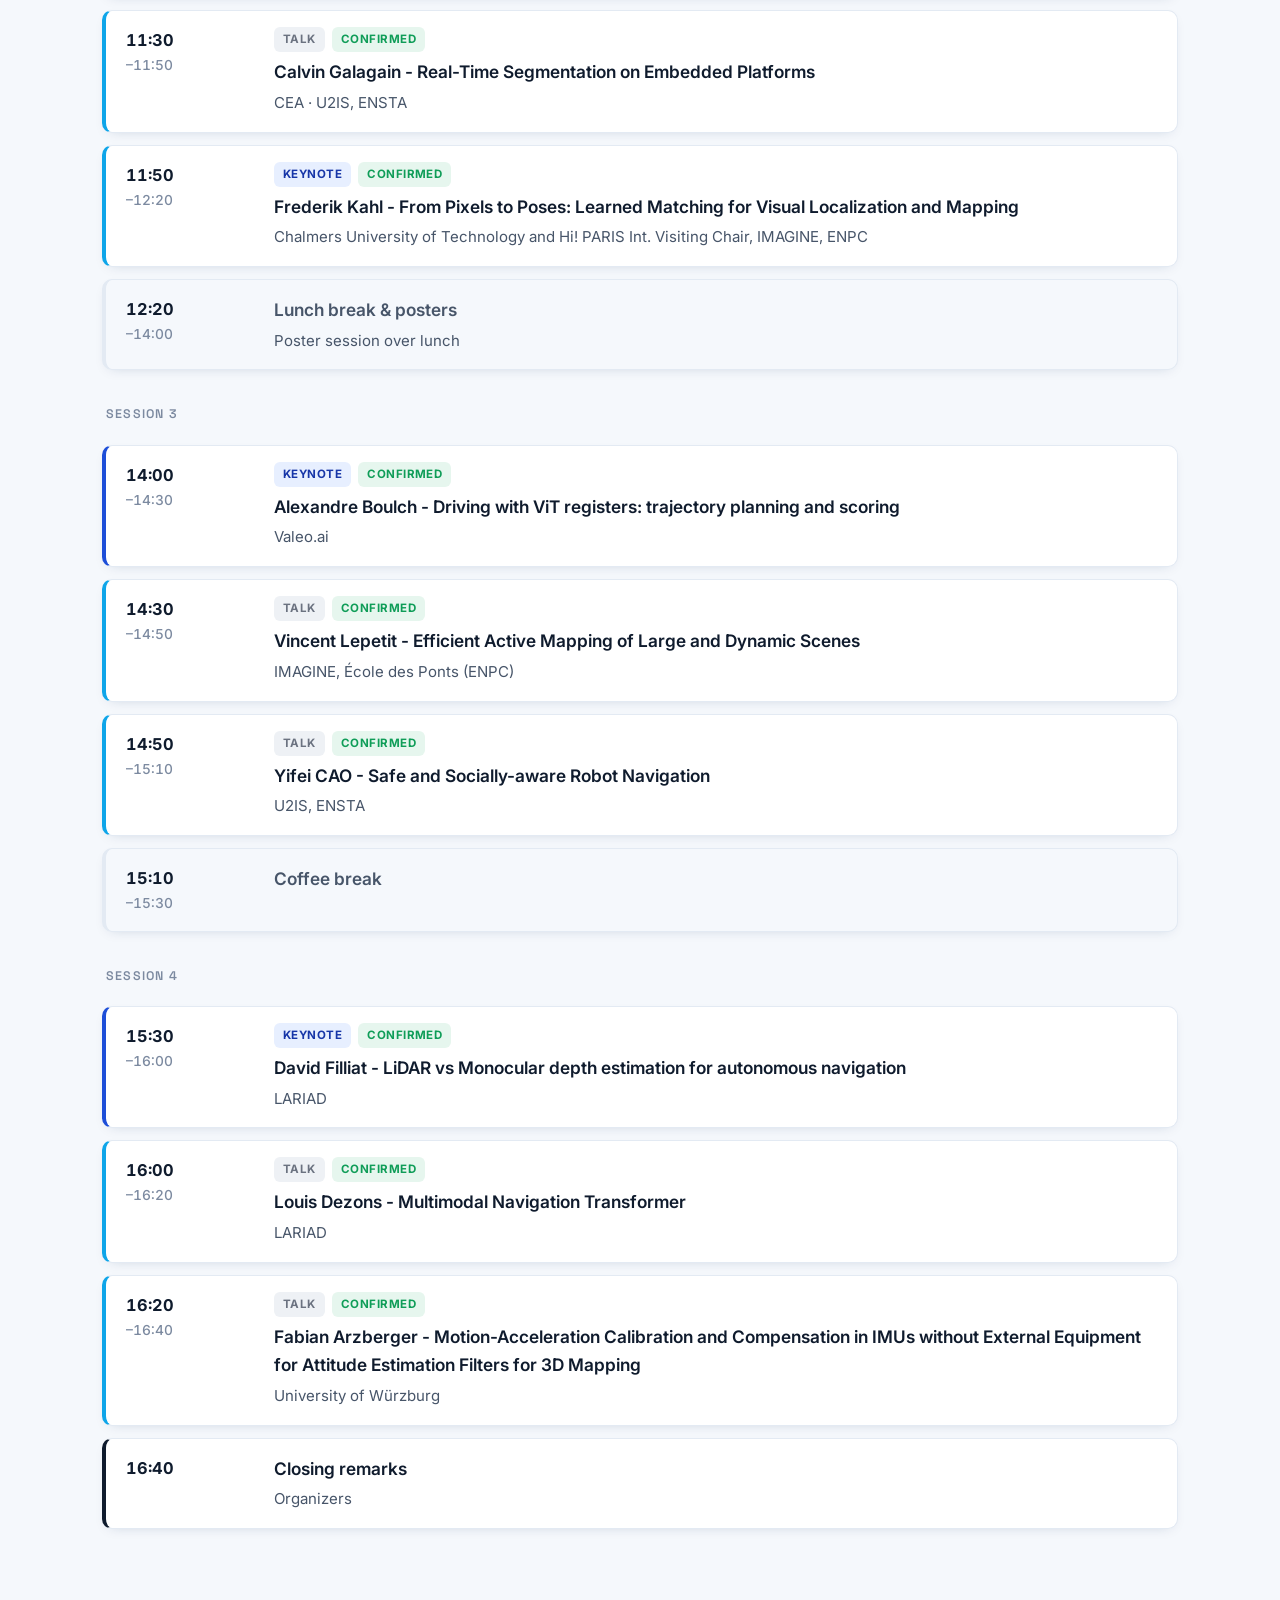
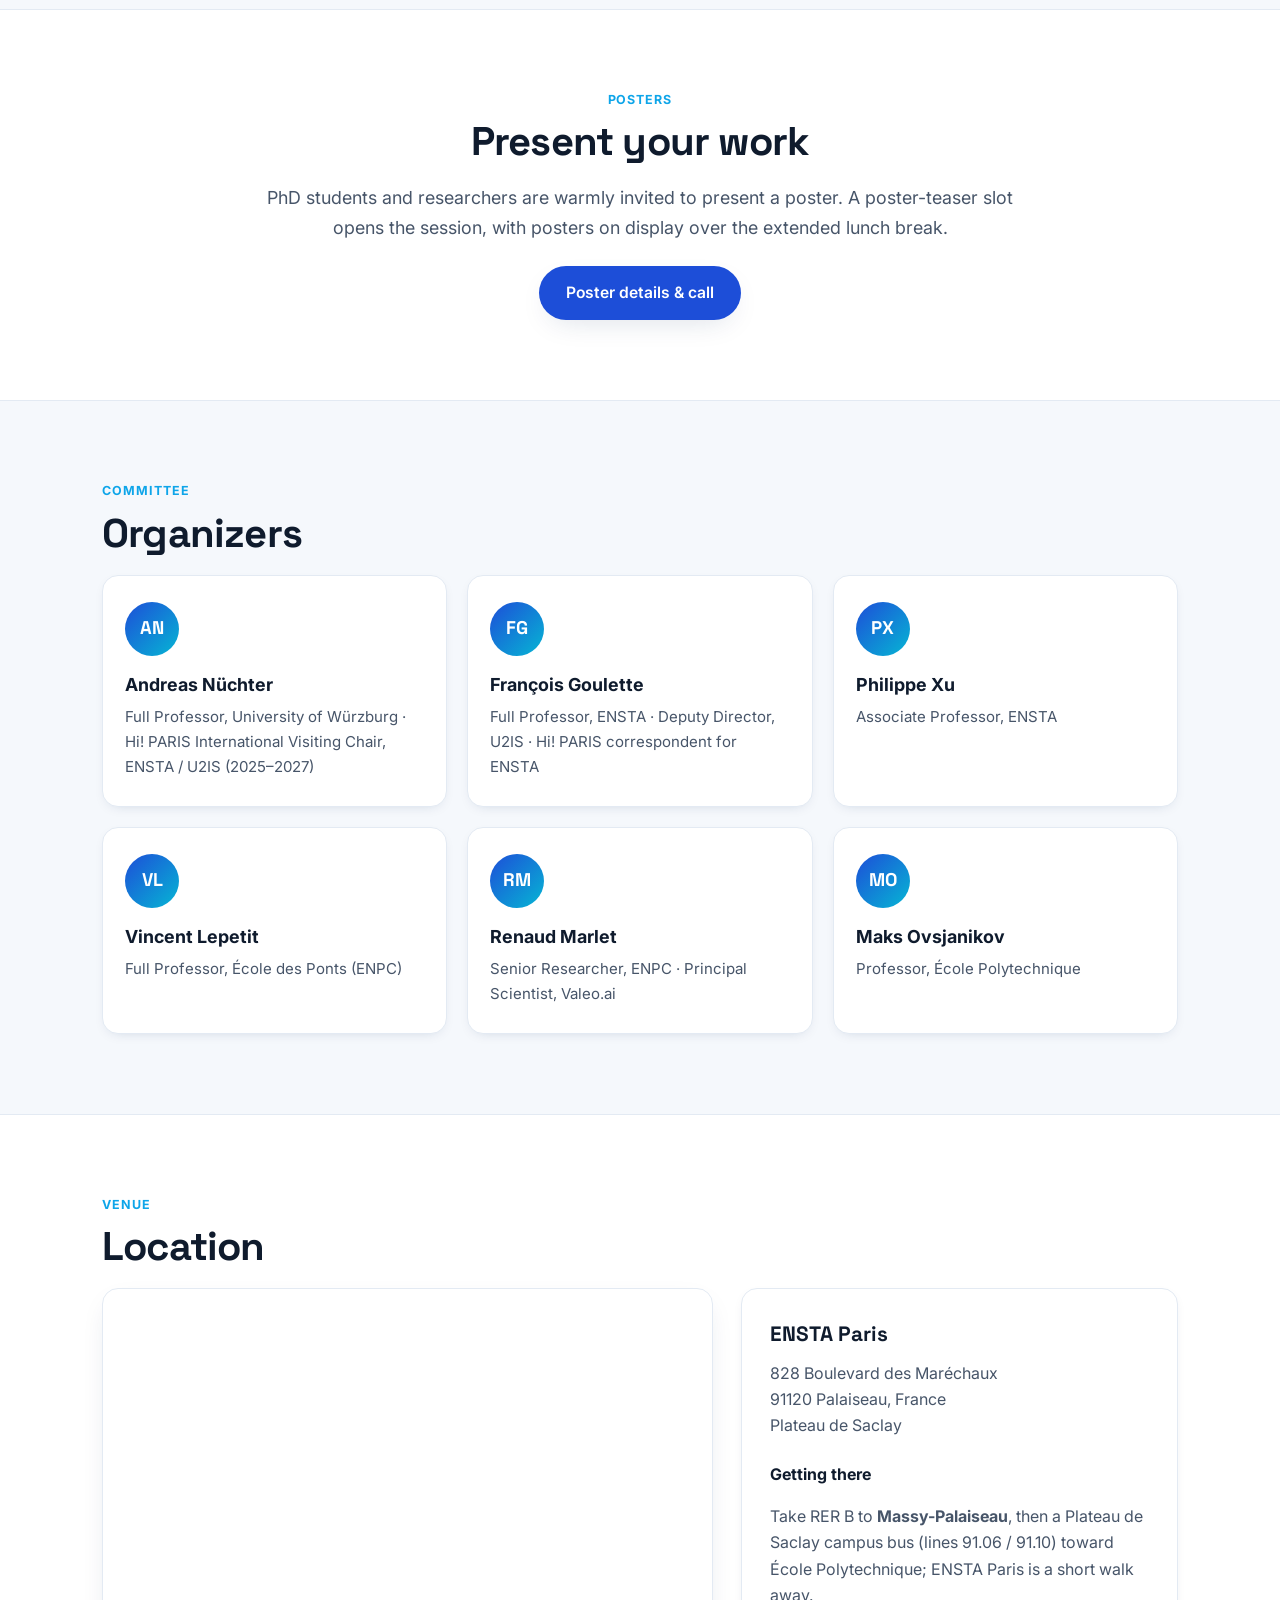
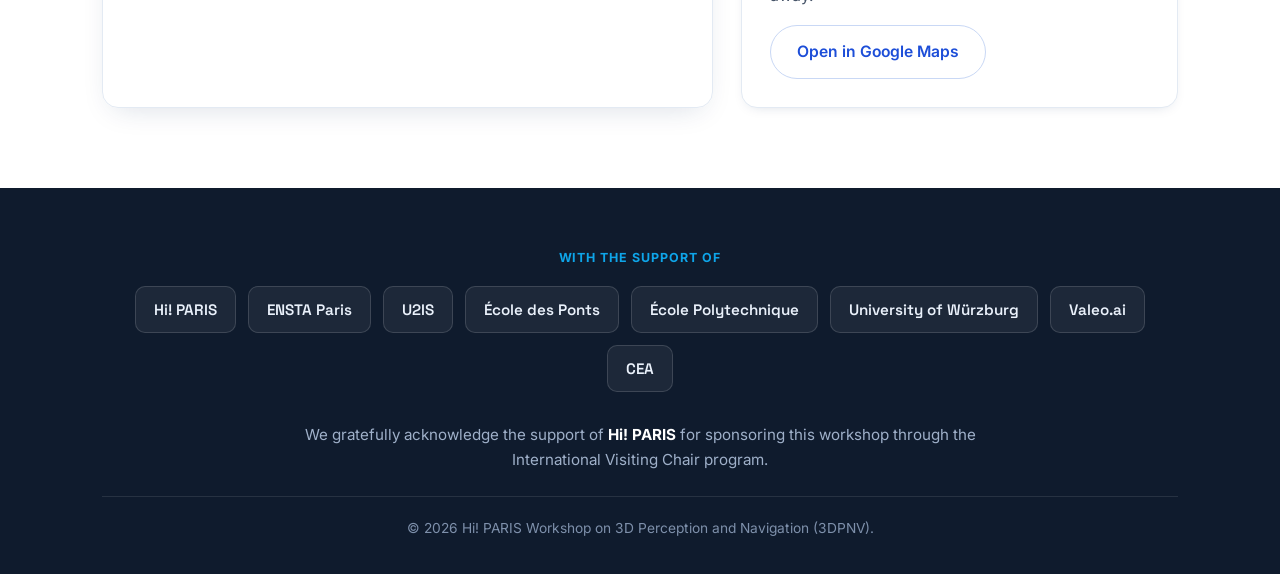
==== commit 22e95309: "AN talk" ====
--- a/index.html
+++ b/index.html
@@ -144,7 +144,8 @@
             <div class="t-time">09:30<span>–10:00</span></div>
             <div class="t-body">
               <div class="t-tags"><span class="tag tag-keynote">Keynote</span><span class="tag tag-ok">Confirmed</span></div>
-              <h3 class="t-title">Andreas Nüchter</h3>
+              <h3 class="t-title">Andreas Nüchter - 25 years of 3D Perception
+and Navigation - Foundations and Future Challenges</h3>
               <p class="t-meta">University of Würzburg · Hi! PARIS Int. Visiting Chair, ENSTA / U2IS</p>
             </div>
           </div>
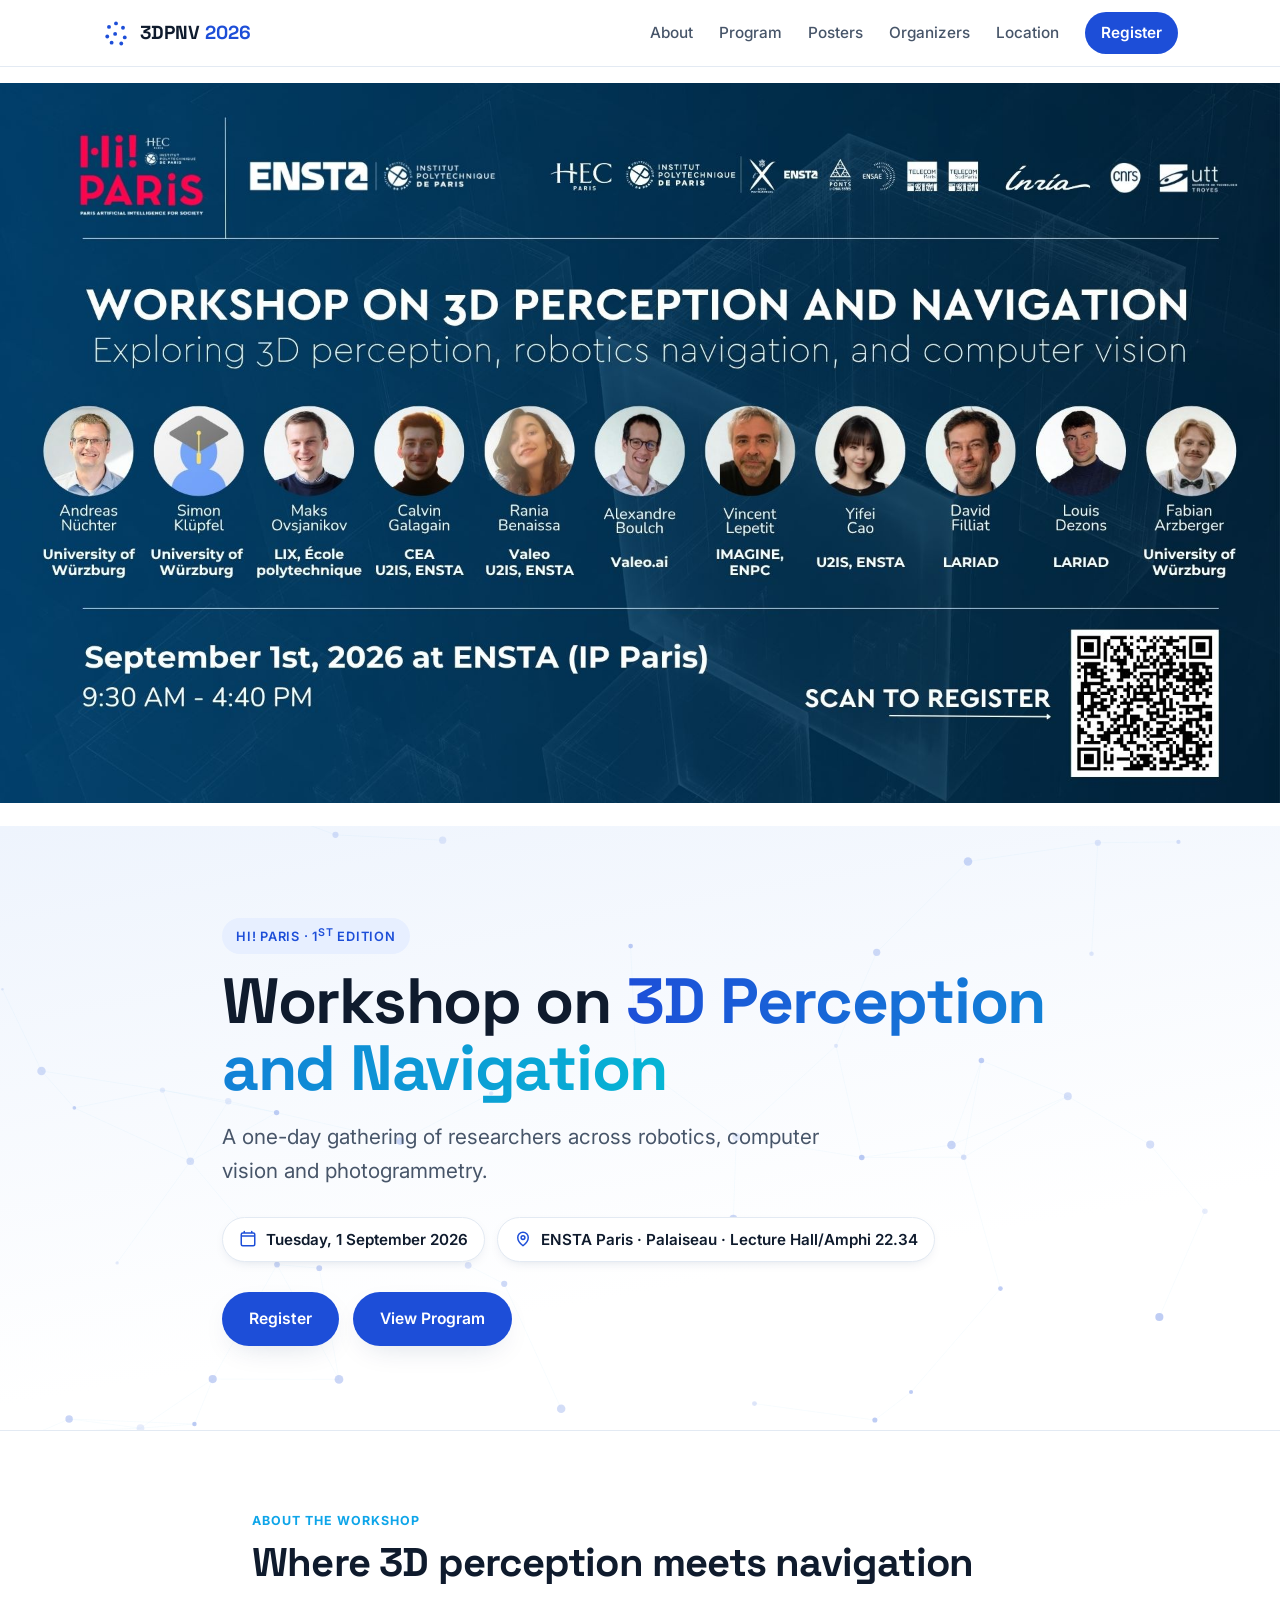
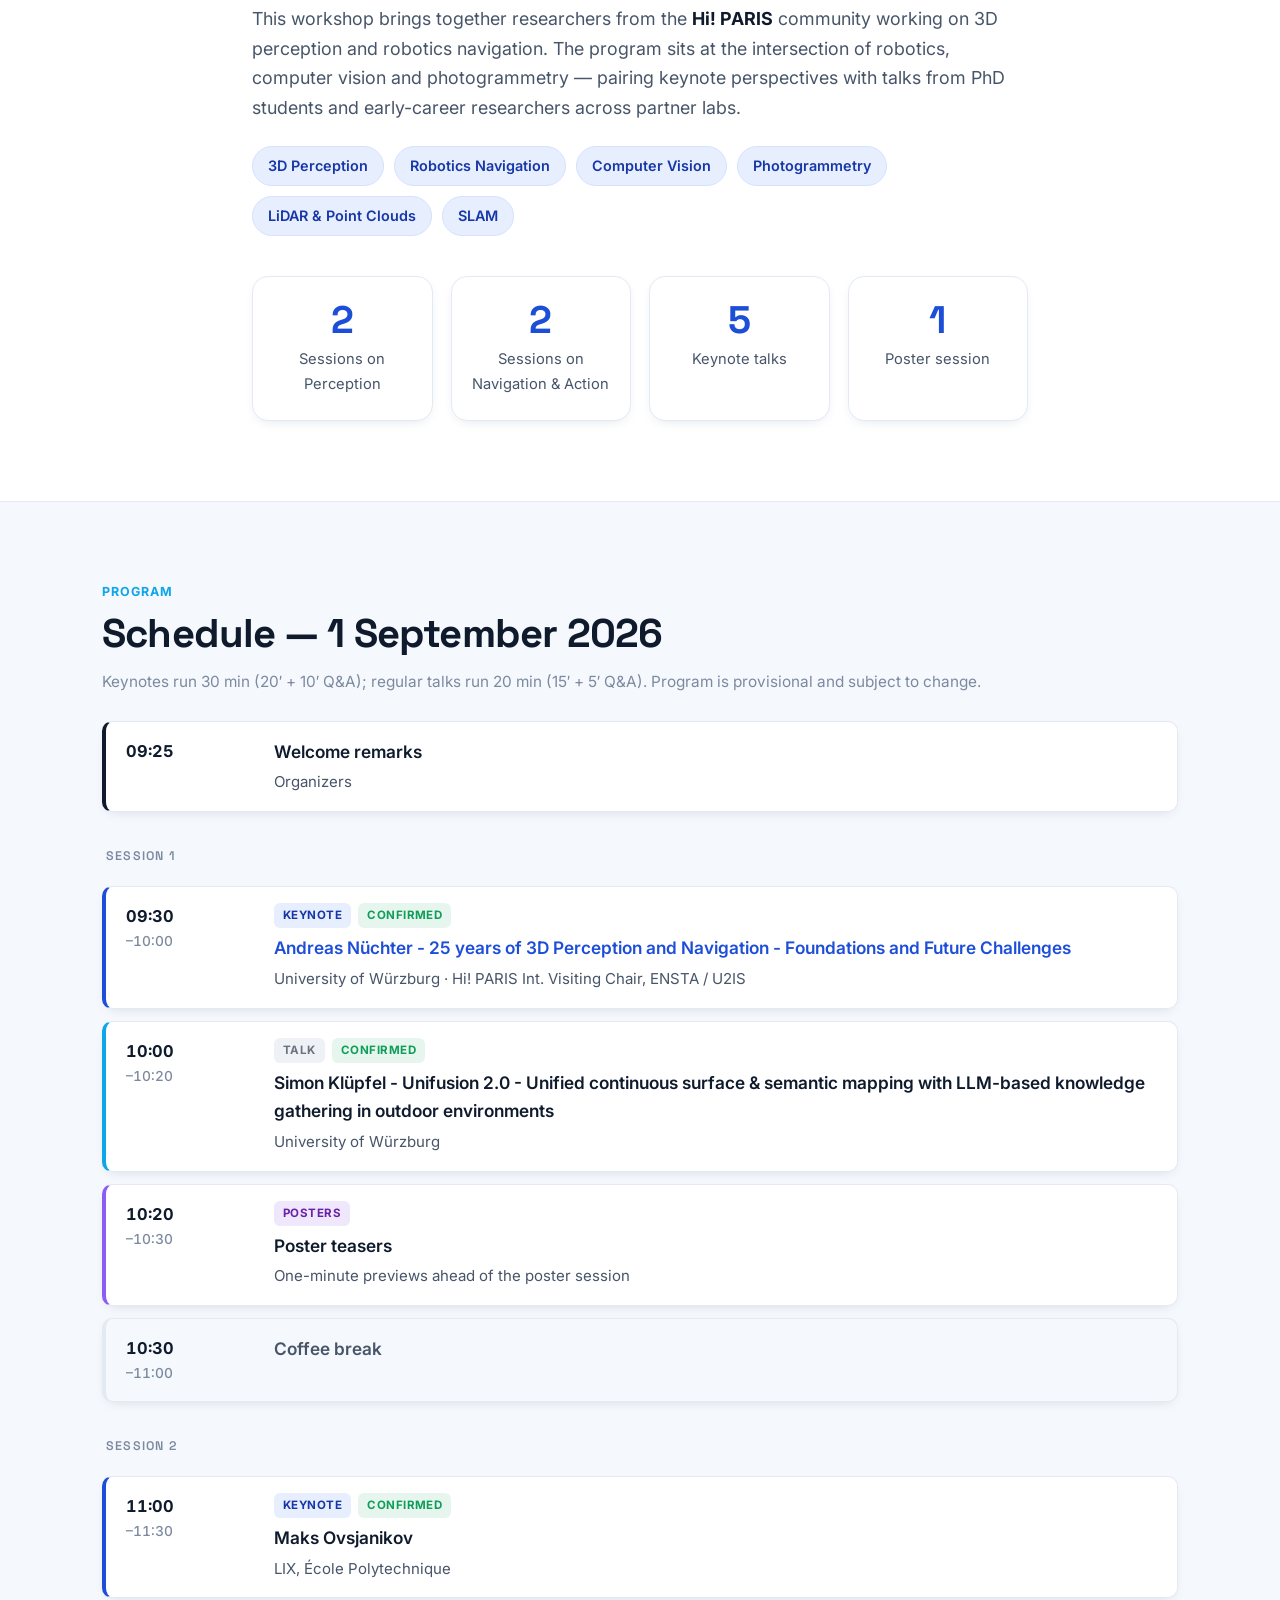
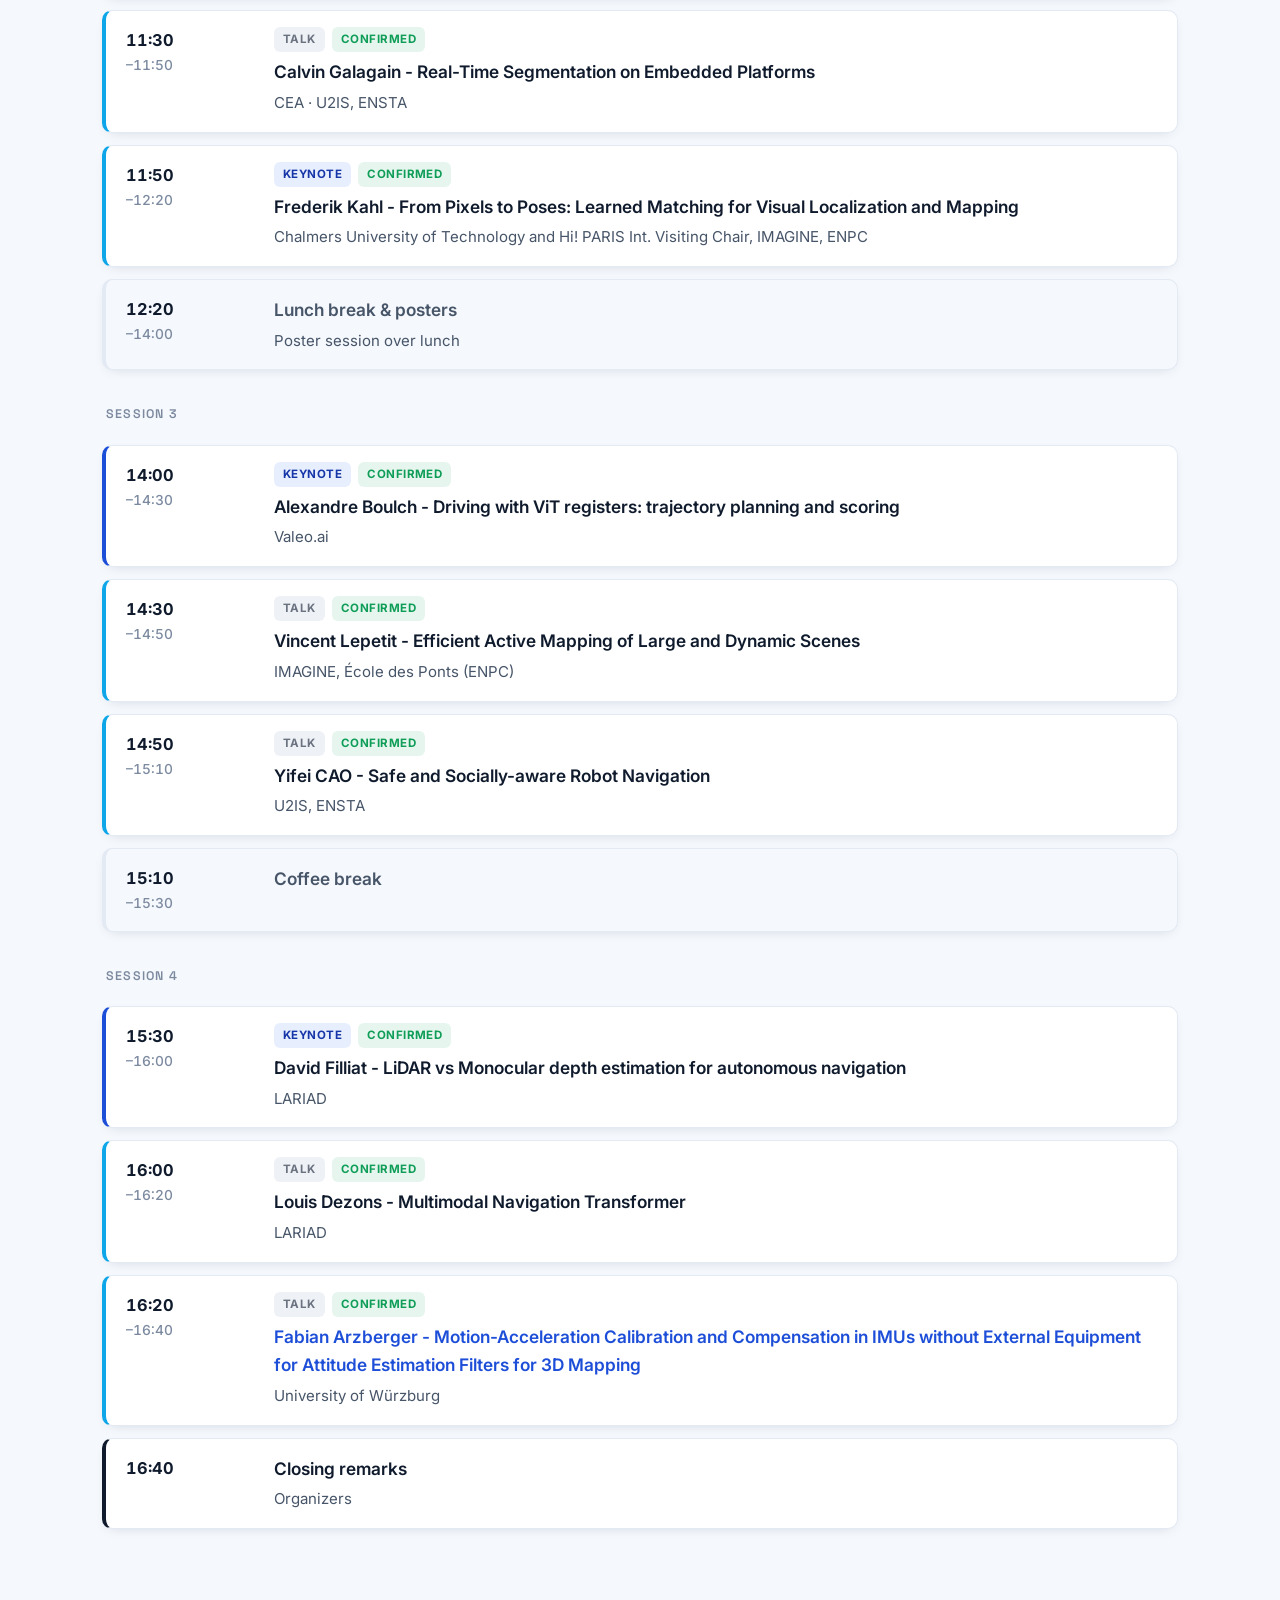
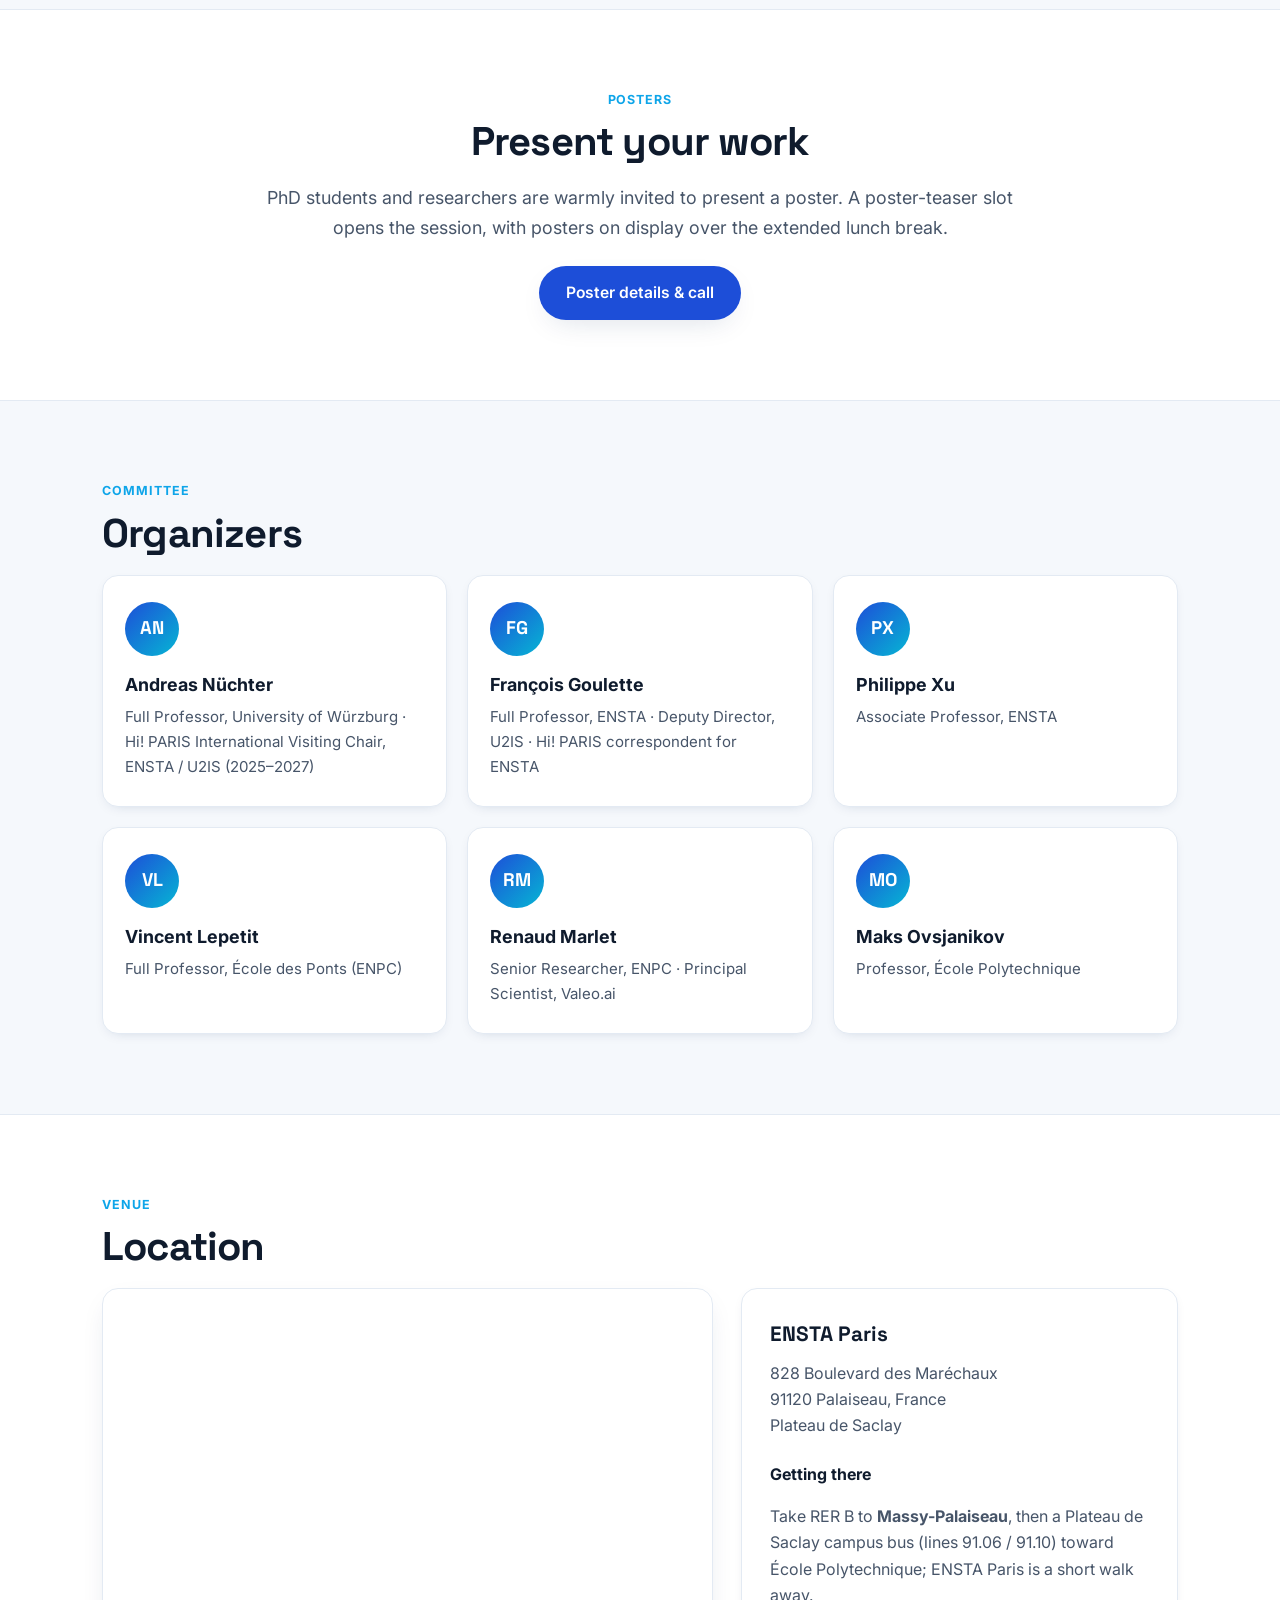
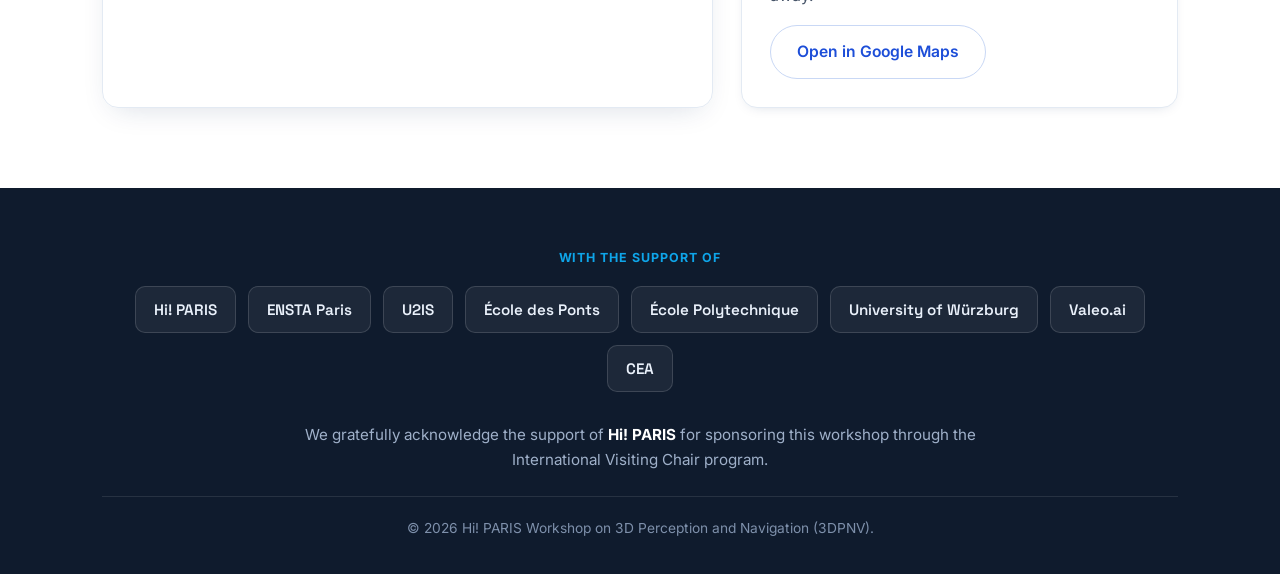
==== commit 12b86cf4: "slides" ====
--- a/index.html
+++ b/index.html
@@ -144,8 +144,8 @@
             <div class="t-time">09:30<span>–10:00</span></div>
             <div class="t-body">
               <div class="t-tags"><span class="tag tag-keynote">Keynote</span><span class="tag tag-ok">Confirmed</span></div>
-              <h3 class="t-title">Andreas Nüchter - 25 years of 3D Perception
-and Navigation - Foundations and Future Challenges</h3>
+              <h3 class="t-title"><a href="https://robotik.informatik.uni-wuerzburg.de/telematics/download/Paris_3DPNV2026_Andreas.pdf">Andreas Nüchter - 25 years of 3D Perception
+and Navigation - Foundations and Future Challenges</a></h3>
               <p class="t-meta">University of Würzburg · Hi! PARIS Int. Visiting Chair, ENSTA / U2IS</p>
             </div>
           </div>
@@ -273,7 +273,7 @@
             <div class="t-time">16:20<span>–16:40</span></div>
             <div class="t-body">
               <div class="t-tags"><span class="tag">Talk</span><span class="tag tag-ok">Confirmed</span></div>
-              <h3 class="t-title">Fabian Arzberger - Motion-Acceleration Calibration and Compensation in IMUs without External Equipment for Attitude Estimation Filters for 3D Mapping </h3>
+              <h3 class="t-title"><a href"https://robotik.informatik.uni-wuerzburg.de/telematics/download/Paris_3DPNV2026_Fabi.pdf">Fabian Arzberger - Motion-Acceleration Calibration and Compensation in IMUs without External Equipment for Attitude Estimation Filters for 3D Mapping</a></h3>
               <p class="t-meta">University of Würzburg</p>
             </div>
           </div>
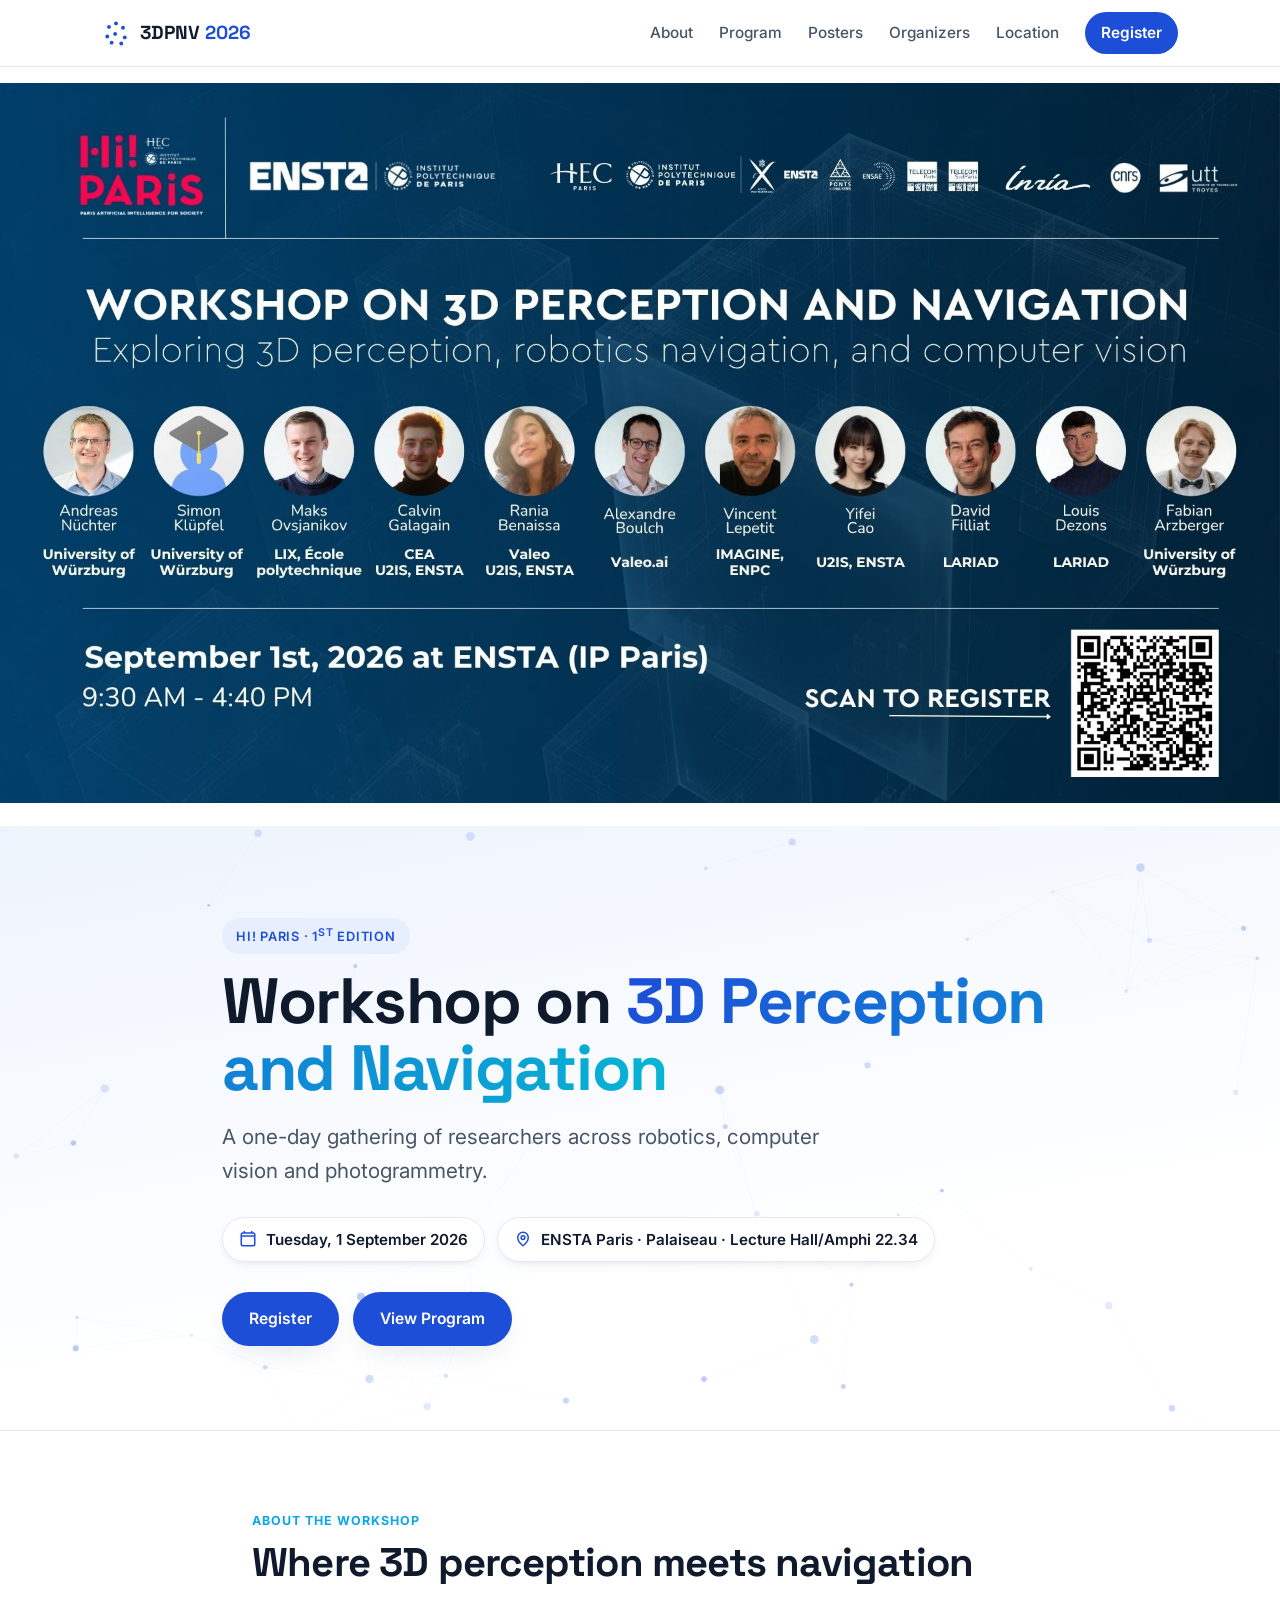
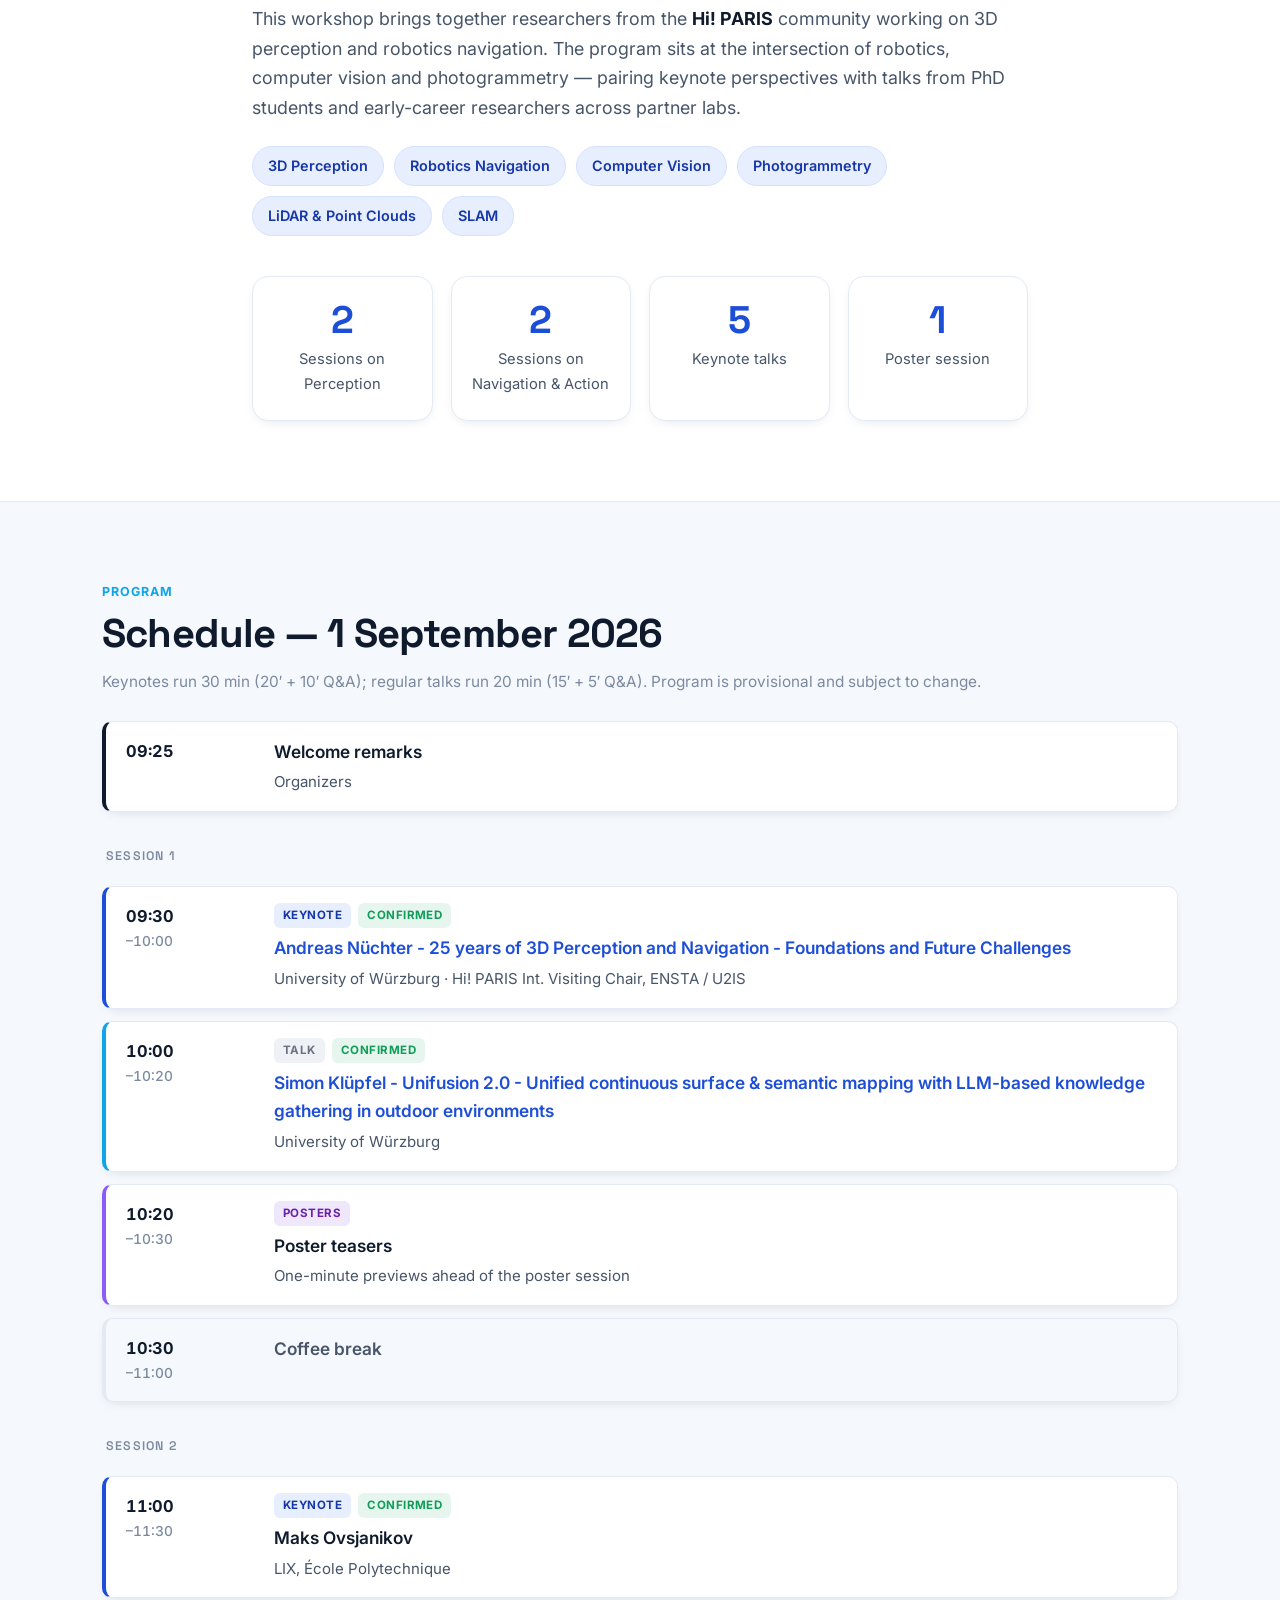
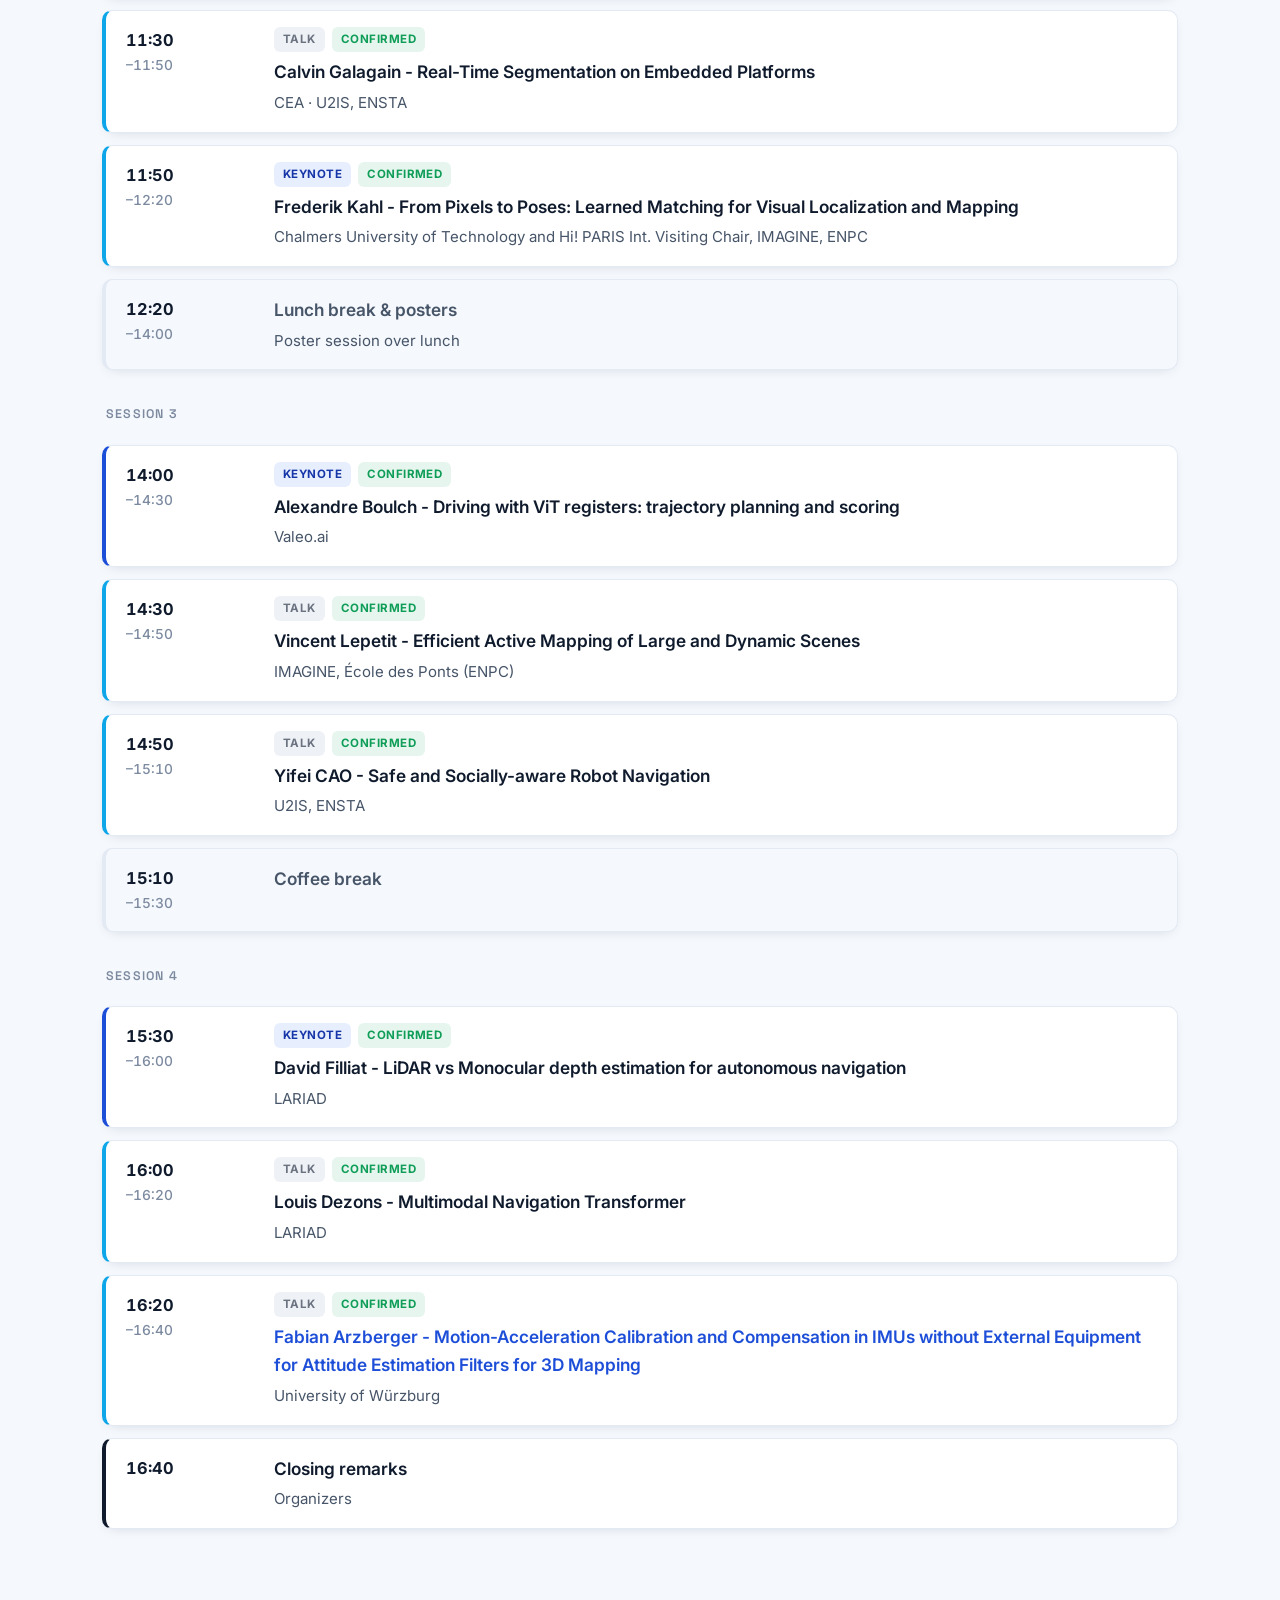
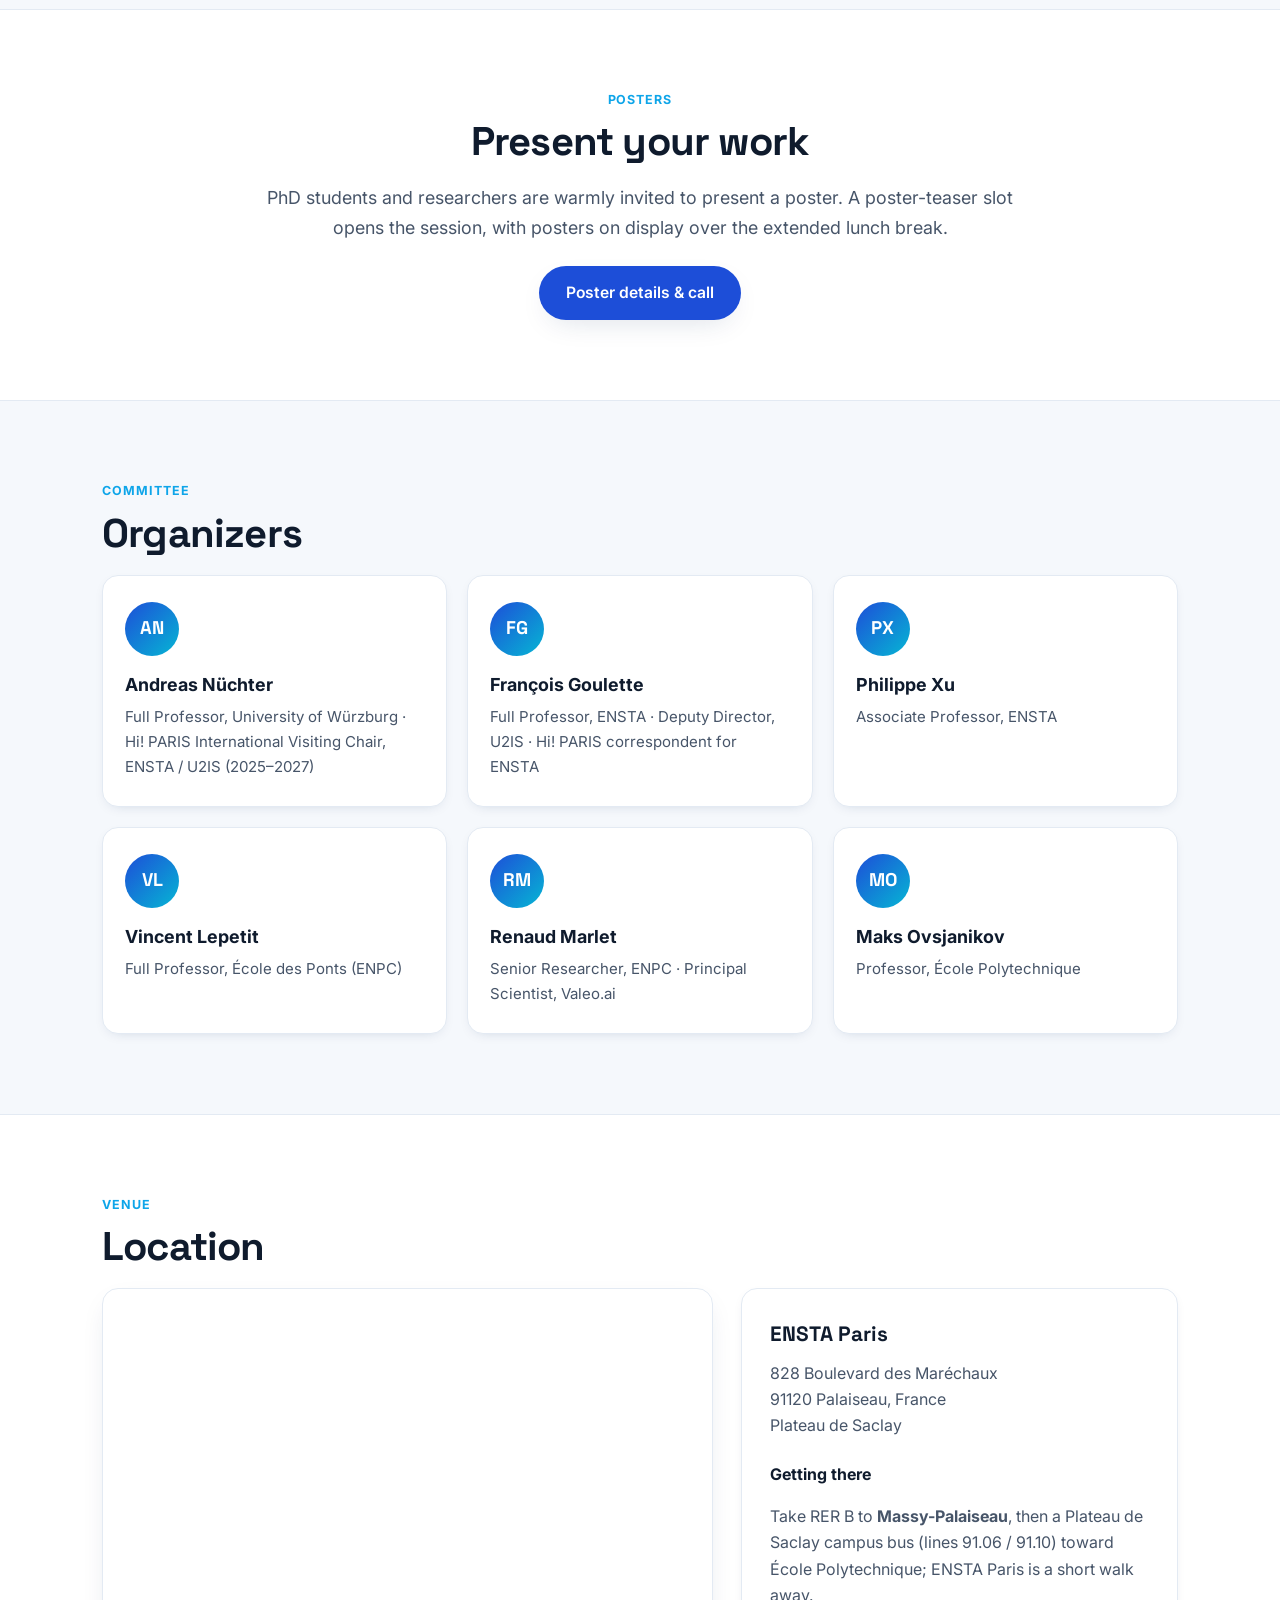
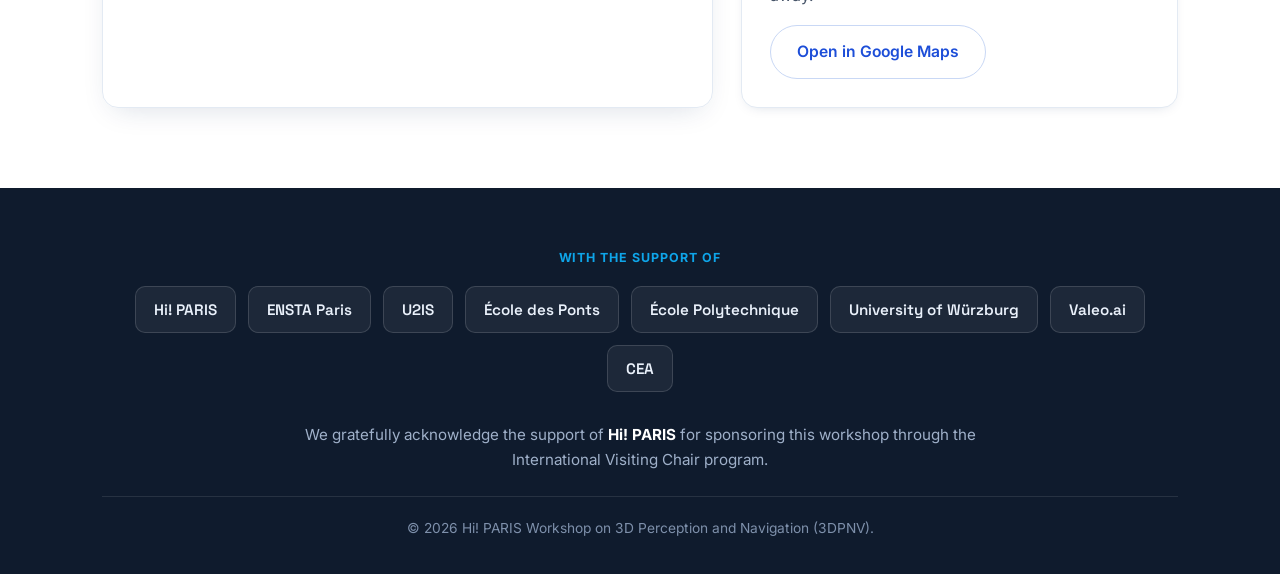
==== commit ba413261: "slides" ====
--- a/index.html
+++ b/index.html
@@ -154,7 +154,7 @@
             <div class="t-time">10:00<span>–10:20</span></div>
             <div class="t-body">
               <div class="t-tags"><span class="tag">Talk</span><span class="tag tag-ok">Confirmed</span></div>
-              <h3 class="t-title">Simon Klüpfel - Unifusion 2.0 - Unified continuous surface & semantic mapping with LLM-based knowledge gathering in outdoor environments</h3>
+              <h3 class="t-title"><a href"https://robotik.informatik.uni-wuerzburg.de/telematics/download/Paris_3DPNV2026_Simon.pdf">Simon Klüpfel - Unifusion 2.0 - Unified continuous surface & semantic mapping with LLM-based knowledge gathering in outdoor environments</a></h3>
               <p class="t-meta">University of Würzburg</p>
             </div>
           </div>
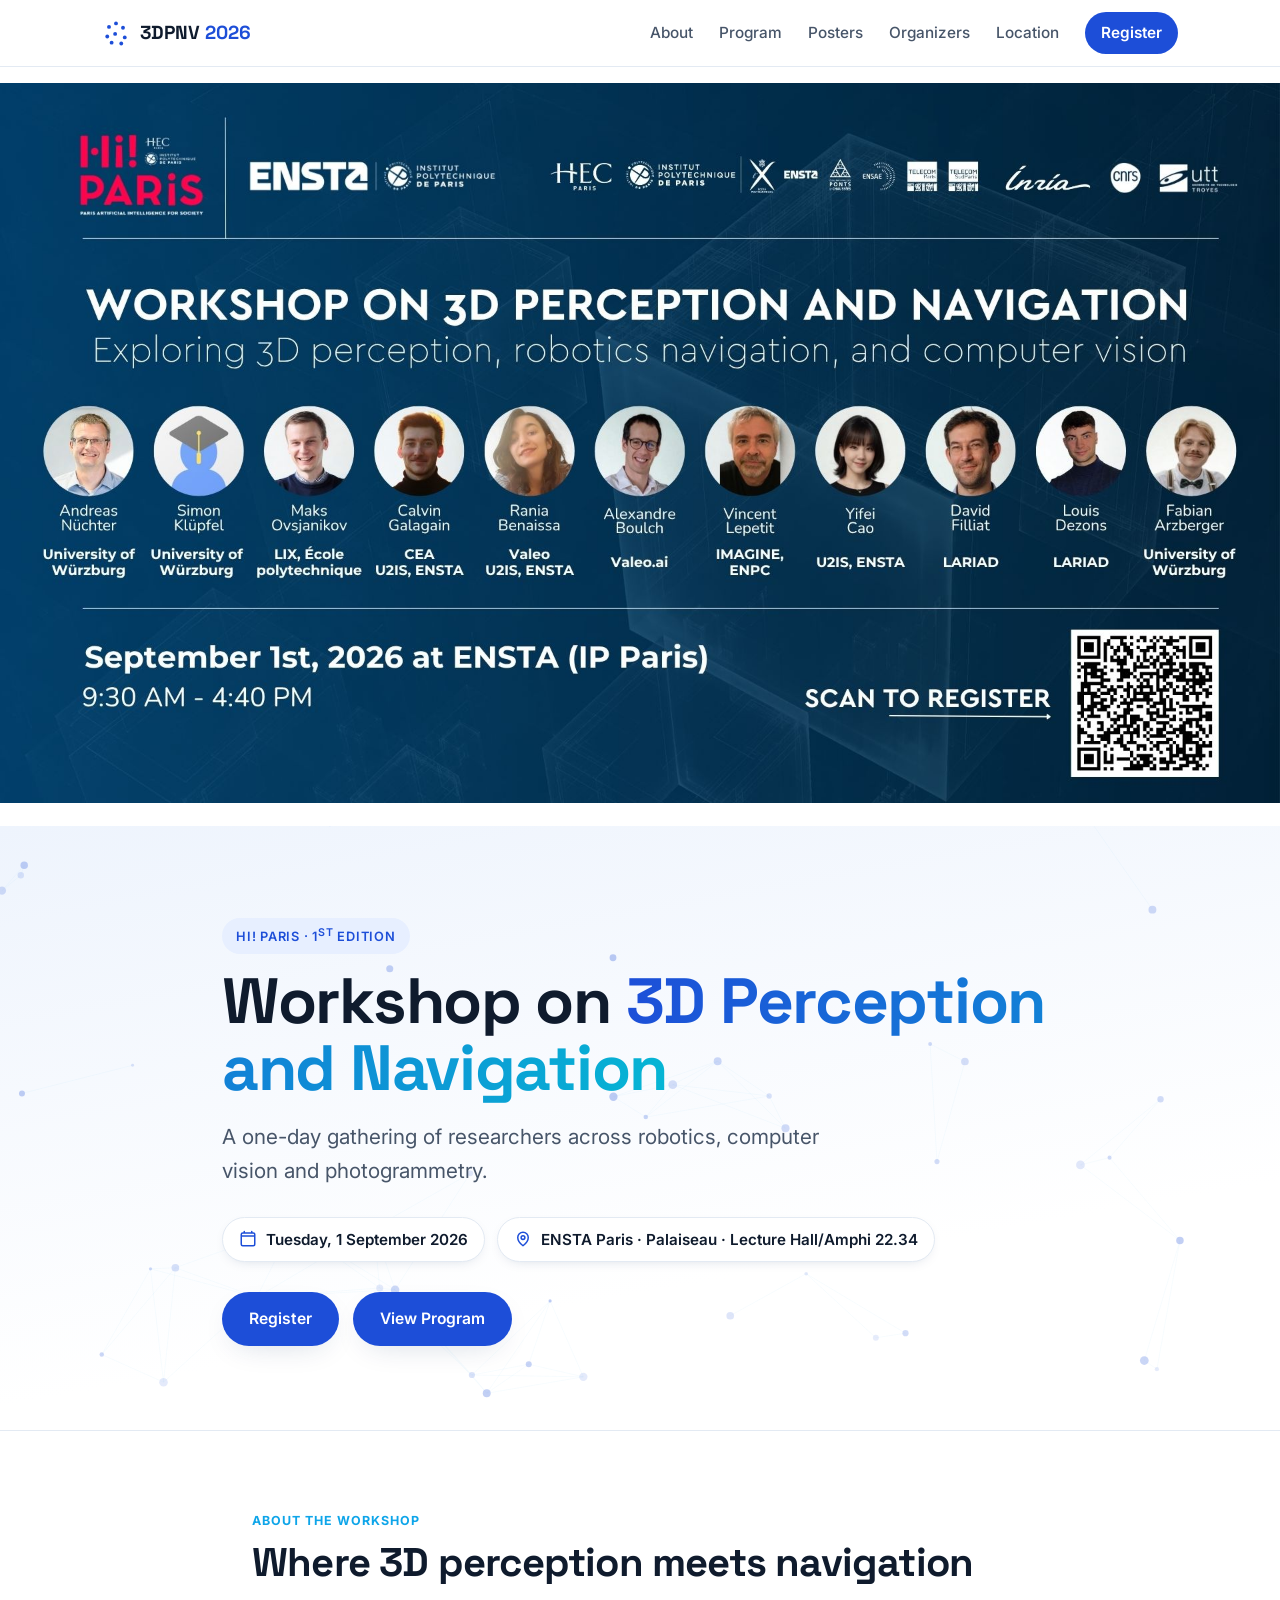
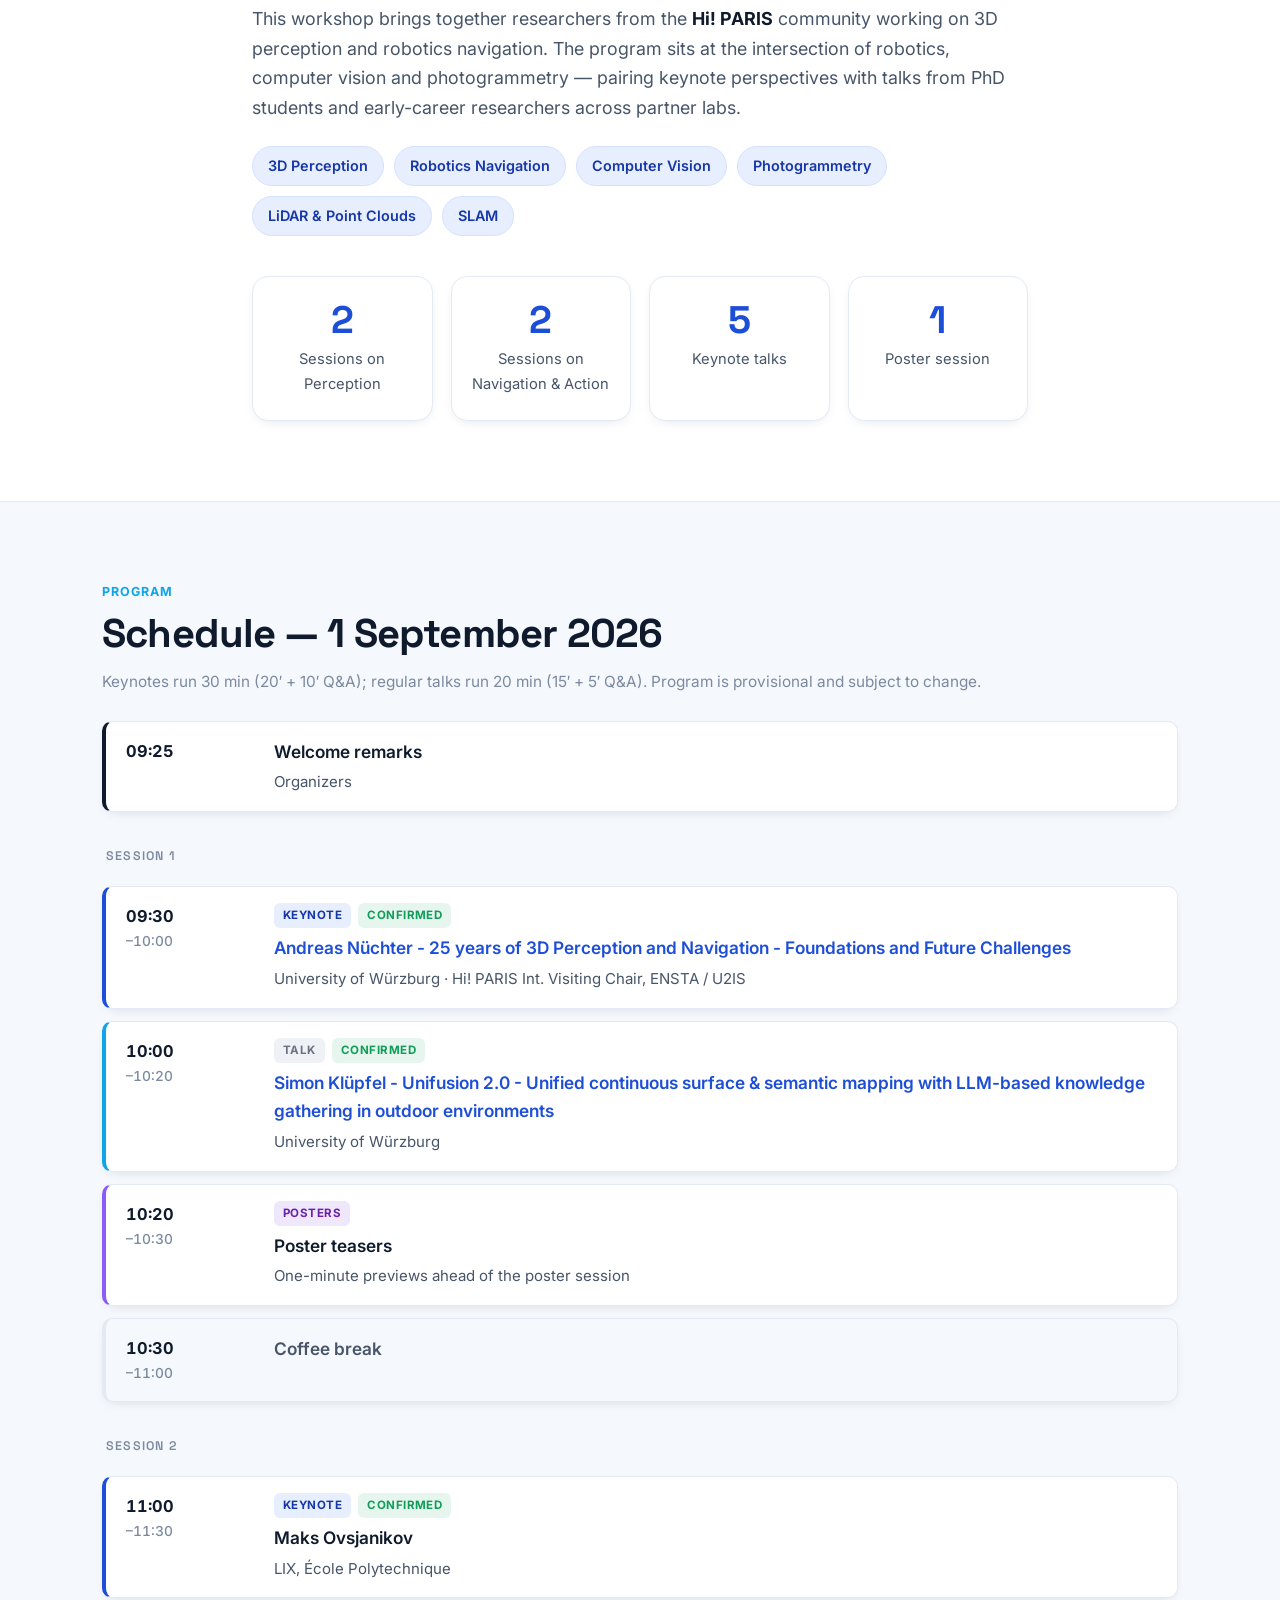
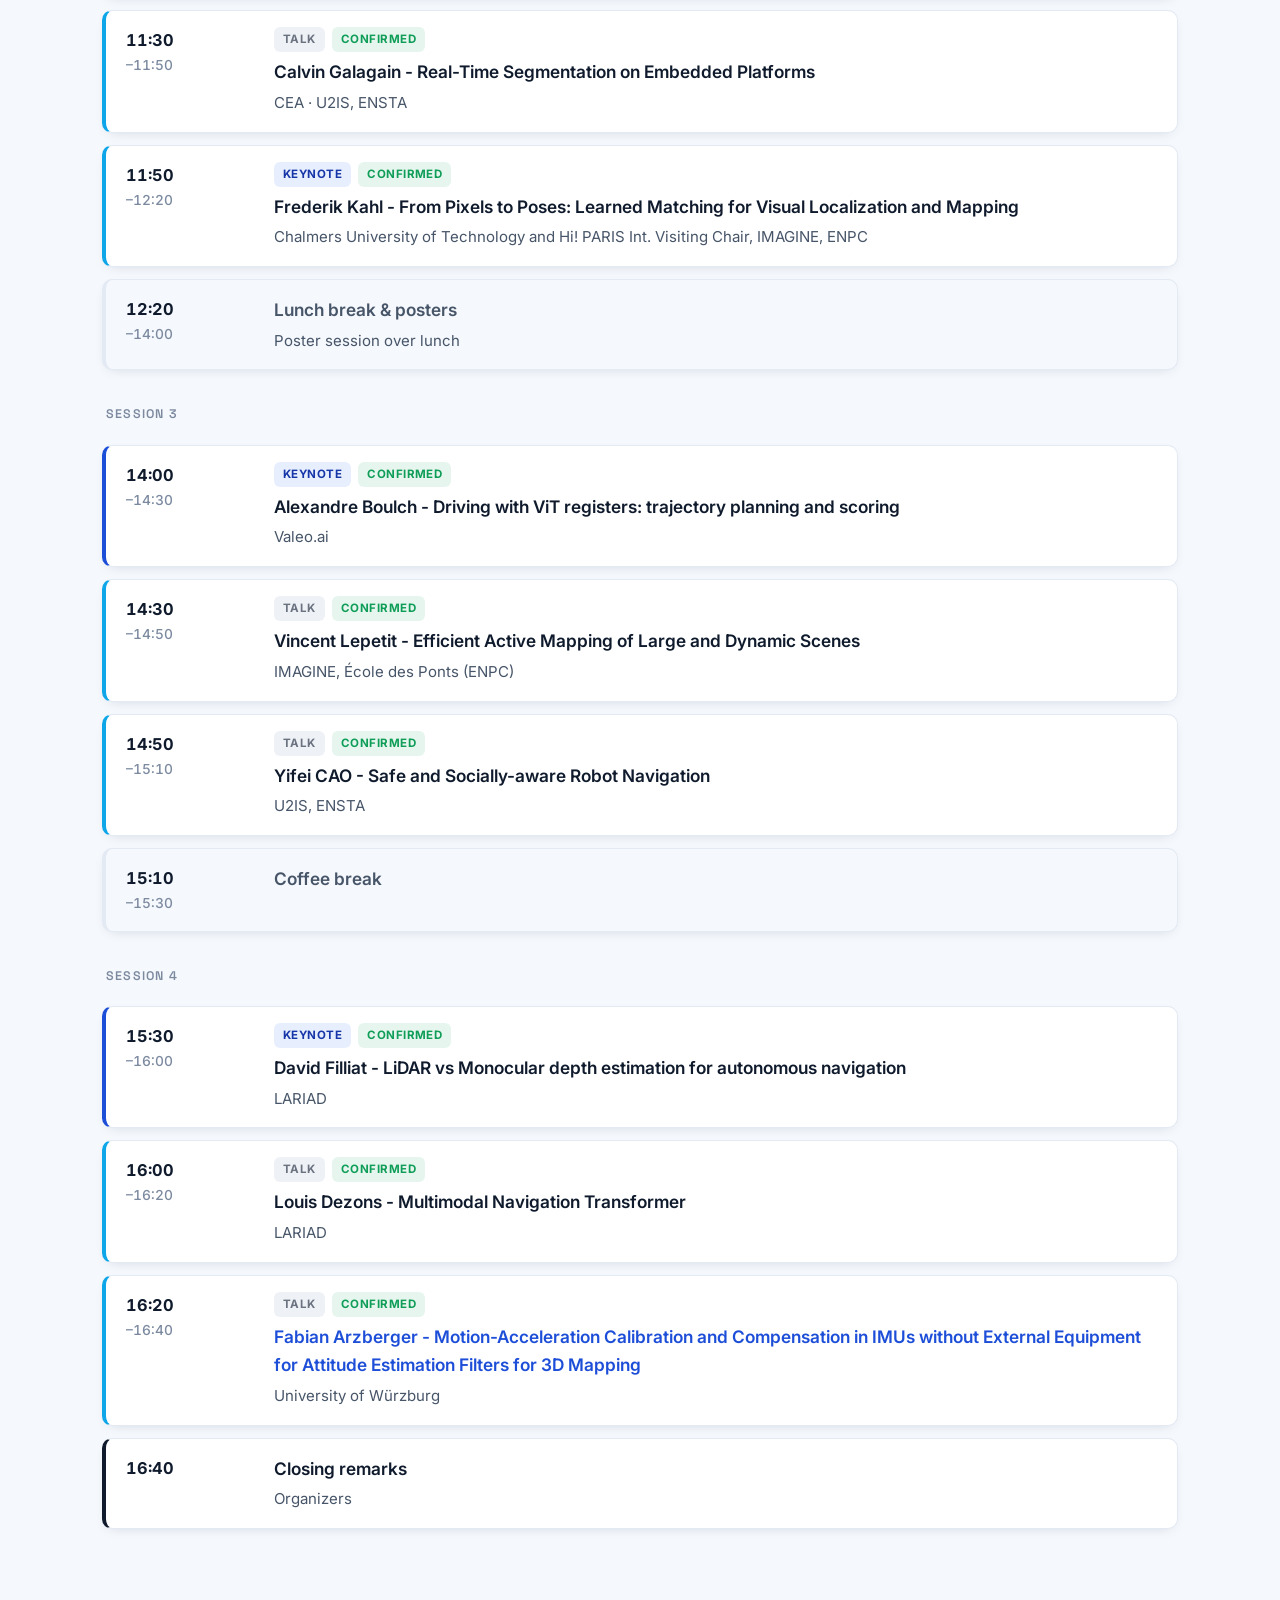
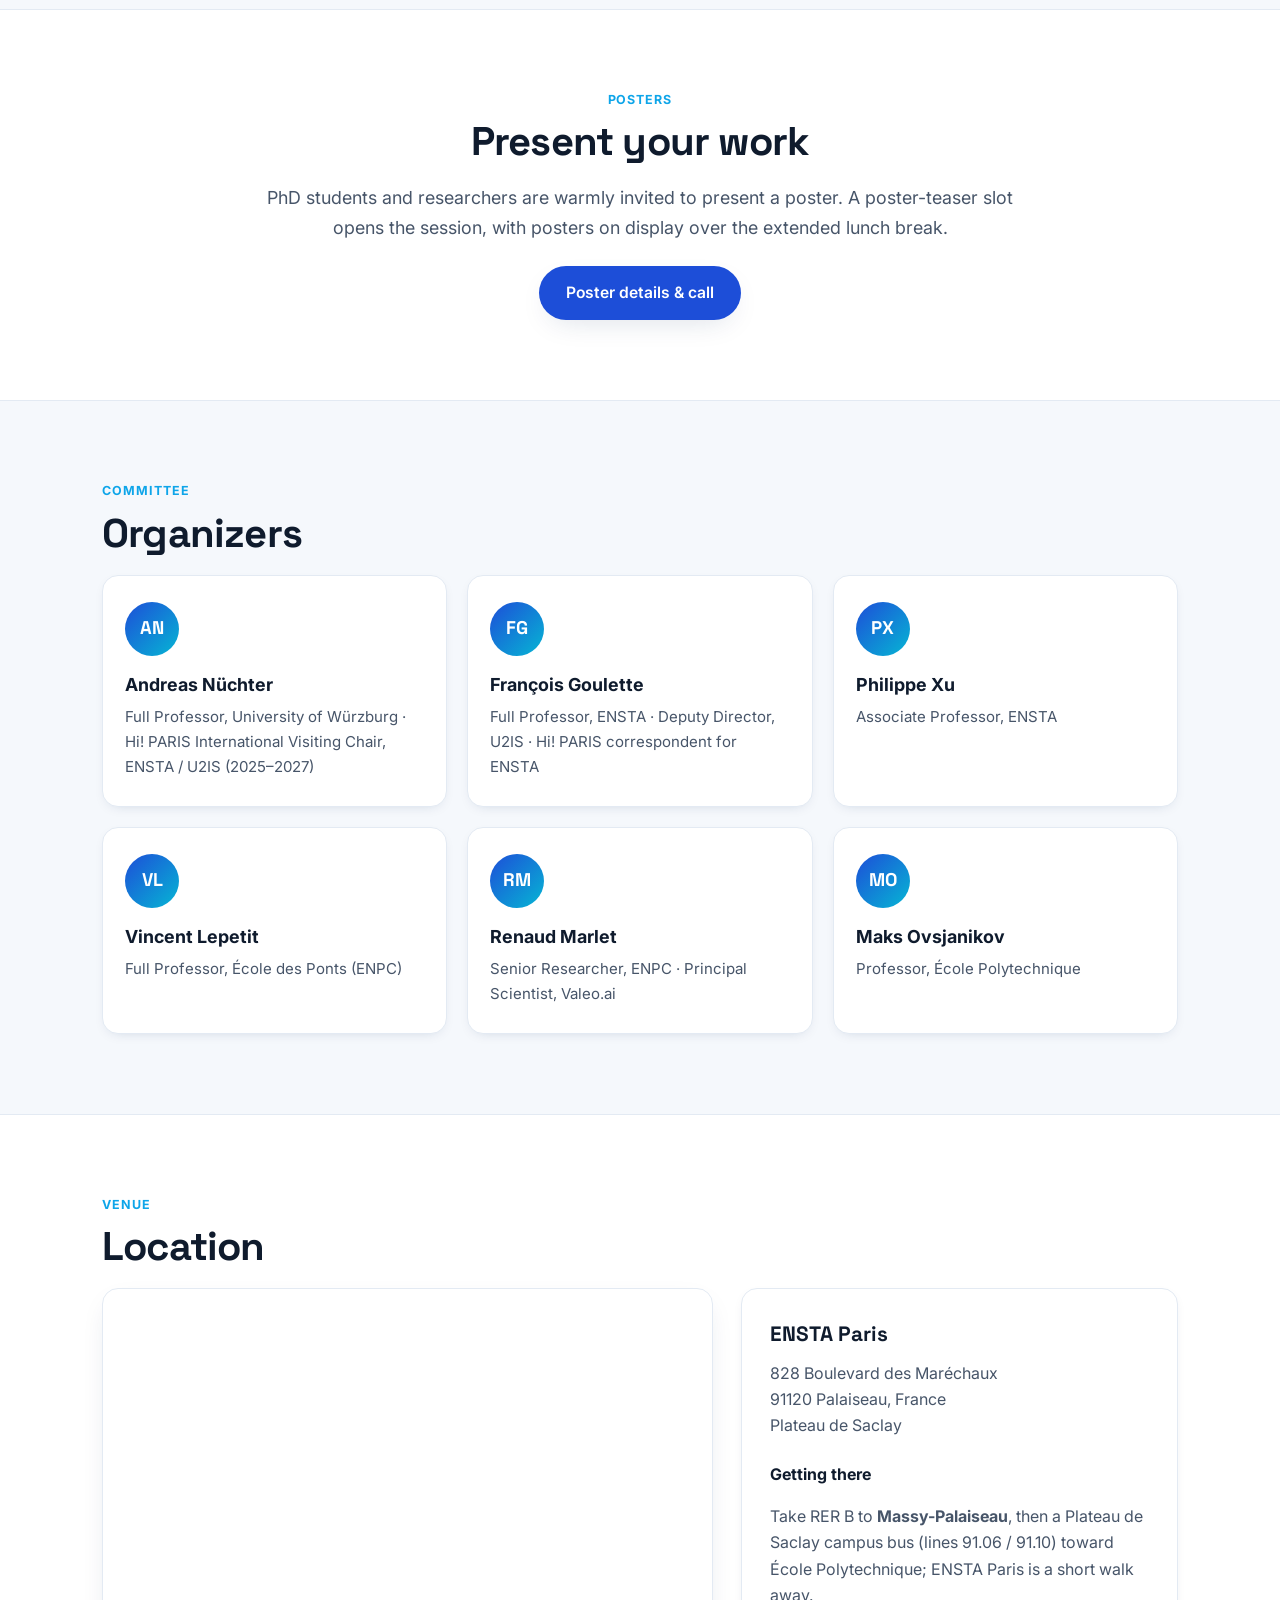
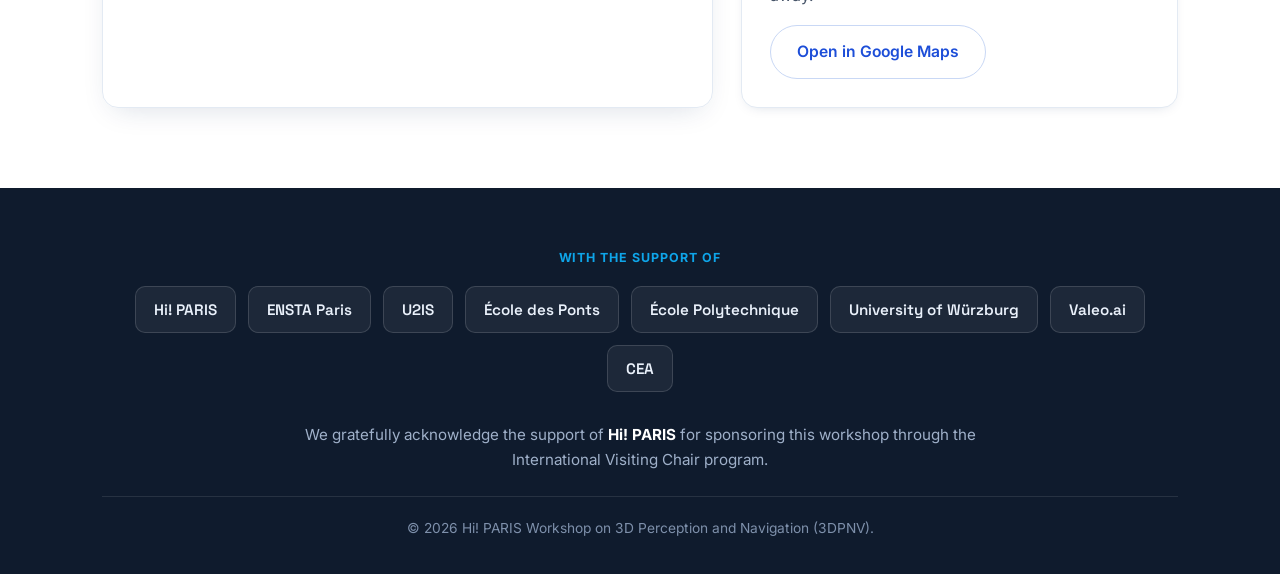
==== commit 7bf0e0b1: "=" ====
--- a/index.html
+++ b/index.html
@@ -154,7 +154,7 @@
             <div class="t-time">10:00<span>–10:20</span></div>
             <div class="t-body">
               <div class="t-tags"><span class="tag">Talk</span><span class="tag tag-ok">Confirmed</span></div>
-              <h3 class="t-title"><a href"https://robotik.informatik.uni-wuerzburg.de/telematics/download/Paris_3DPNV2026_Simon.pdf">Simon Klüpfel - Unifusion 2.0 - Unified continuous surface & semantic mapping with LLM-based knowledge gathering in outdoor environments</a></h3>
+              <h3 class="t-title"><a href="https://robotik.informatik.uni-wuerzburg.de/telematics/download/Paris_3DPNV2026_Simon.pdf">Simon Klüpfel - Unifusion 2.0 - Unified continuous surface & semantic mapping with LLM-based knowledge gathering in outdoor environments</a></h3>
               <p class="t-meta">University of Würzburg</p>
             </div>
           </div>
@@ -273,7 +273,7 @@
             <div class="t-time">16:20<span>–16:40</span></div>
             <div class="t-body">
               <div class="t-tags"><span class="tag">Talk</span><span class="tag tag-ok">Confirmed</span></div>
-              <h3 class="t-title"><a href"https://robotik.informatik.uni-wuerzburg.de/telematics/download/Paris_3DPNV2026_Fabi.pdf">Fabian Arzberger - Motion-Acceleration Calibration and Compensation in IMUs without External Equipment for Attitude Estimation Filters for 3D Mapping</a></h3>
+              <h3 class="t-title"><a href="https://robotik.informatik.uni-wuerzburg.de/telematics/download/Paris_3DPNV2026_Fabi.pdf">Fabian Arzberger - Motion-Acceleration Calibration and Compensation in IMUs without External Equipment for Attitude Estimation Filters for 3D Mapping</a></h3>
               <p class="t-meta">University of Würzburg</p>
             </div>
           </div>
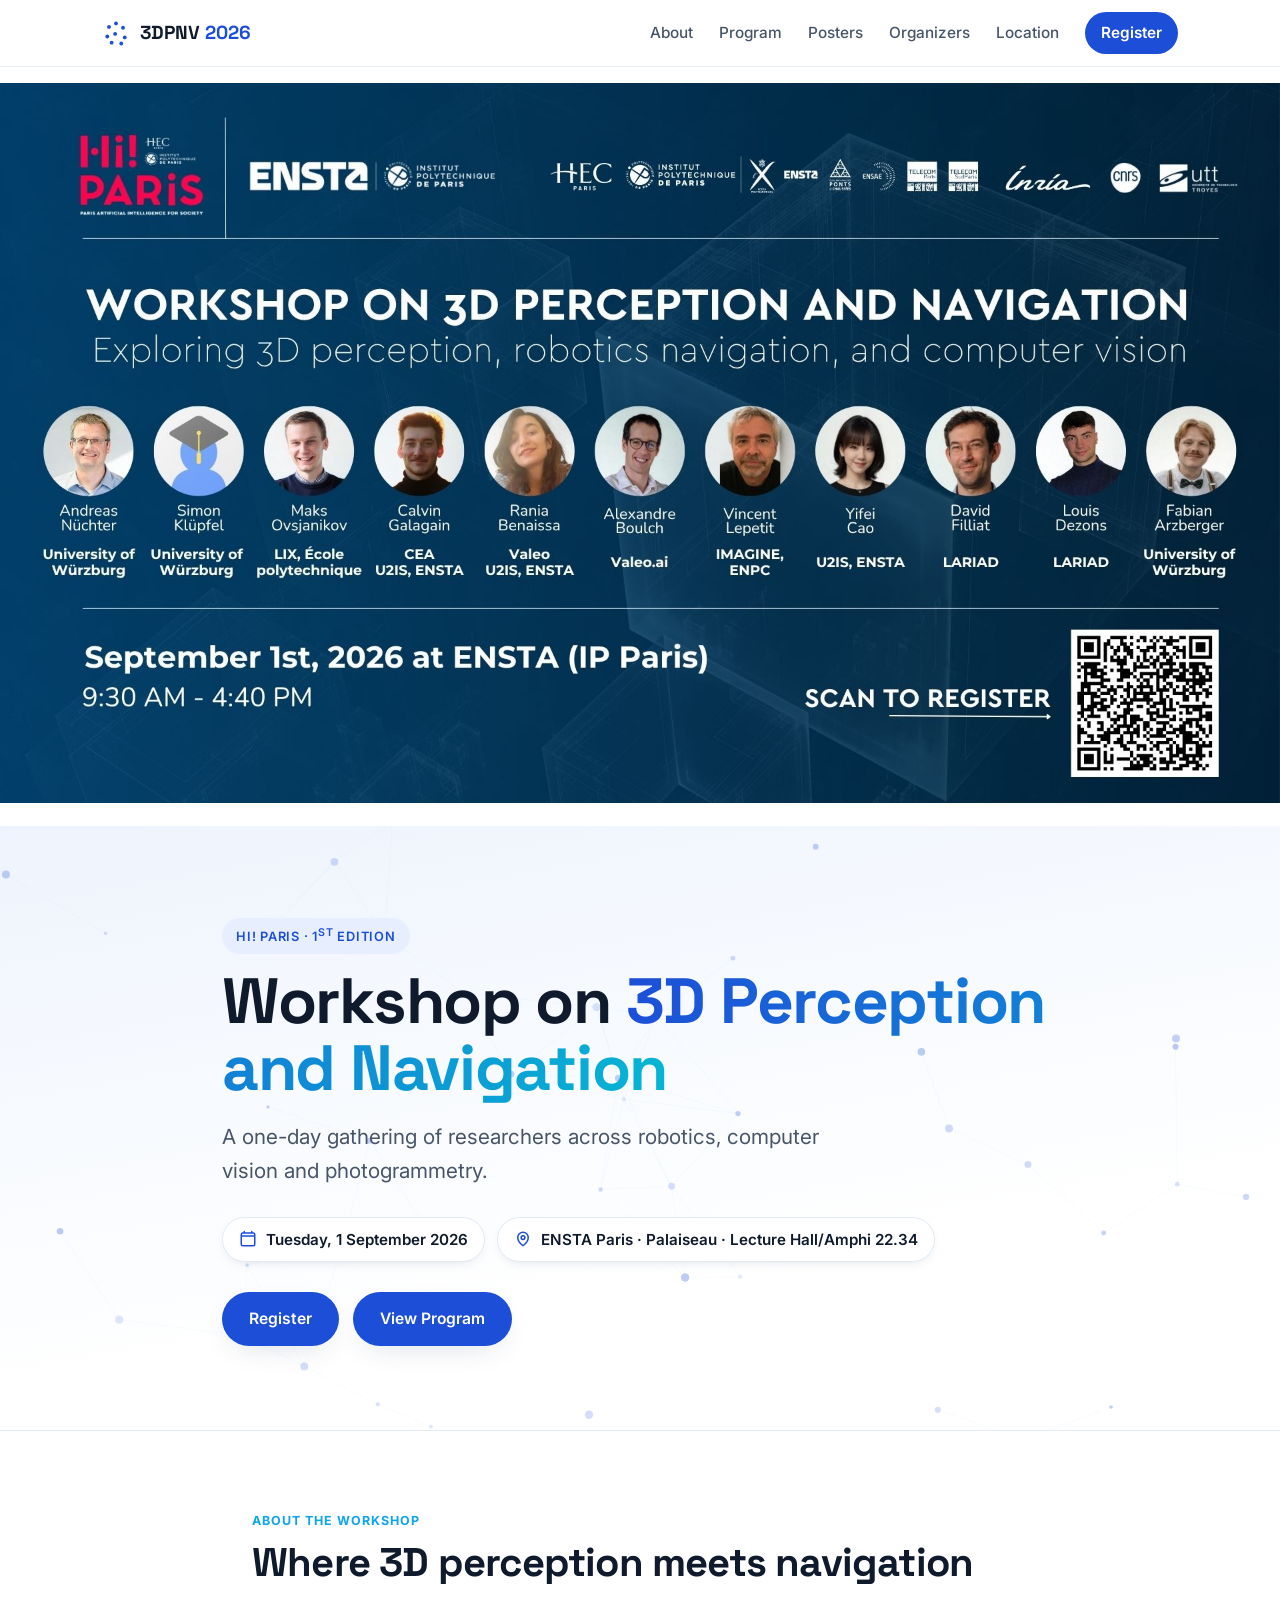
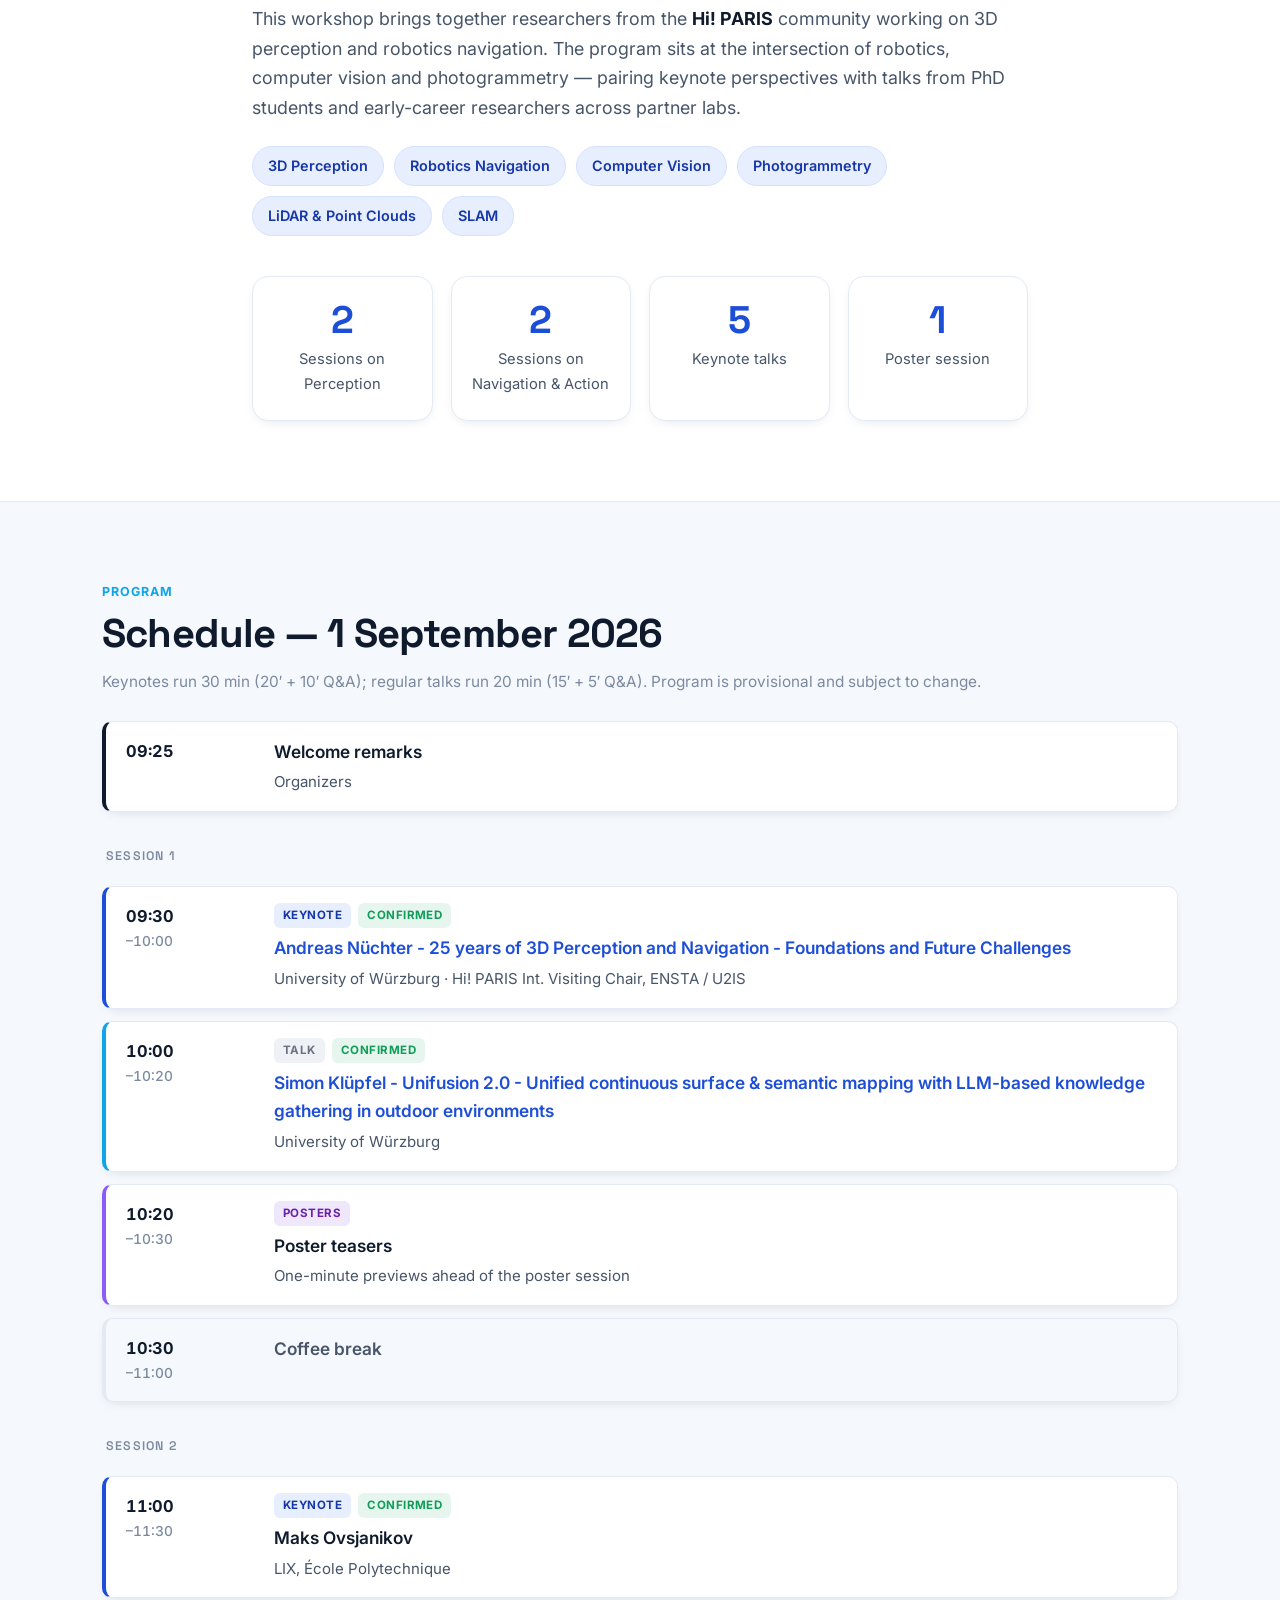
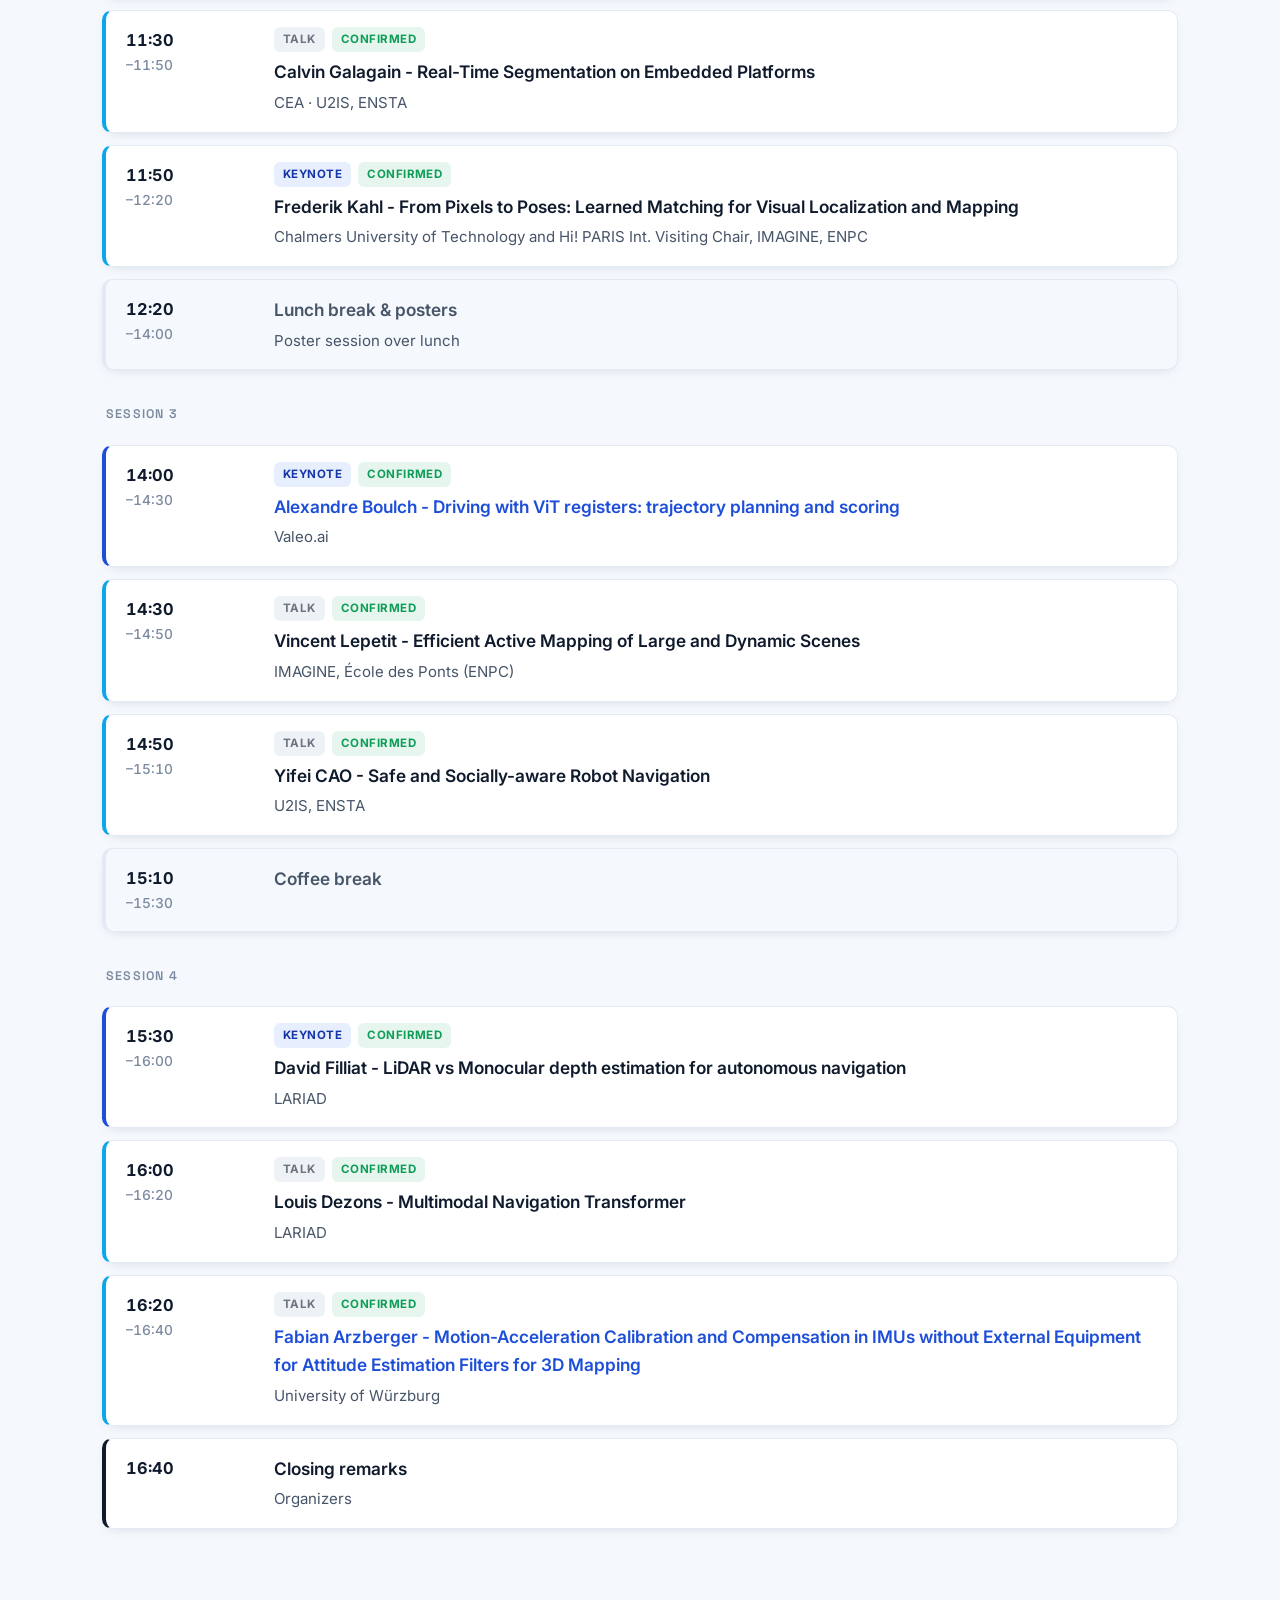
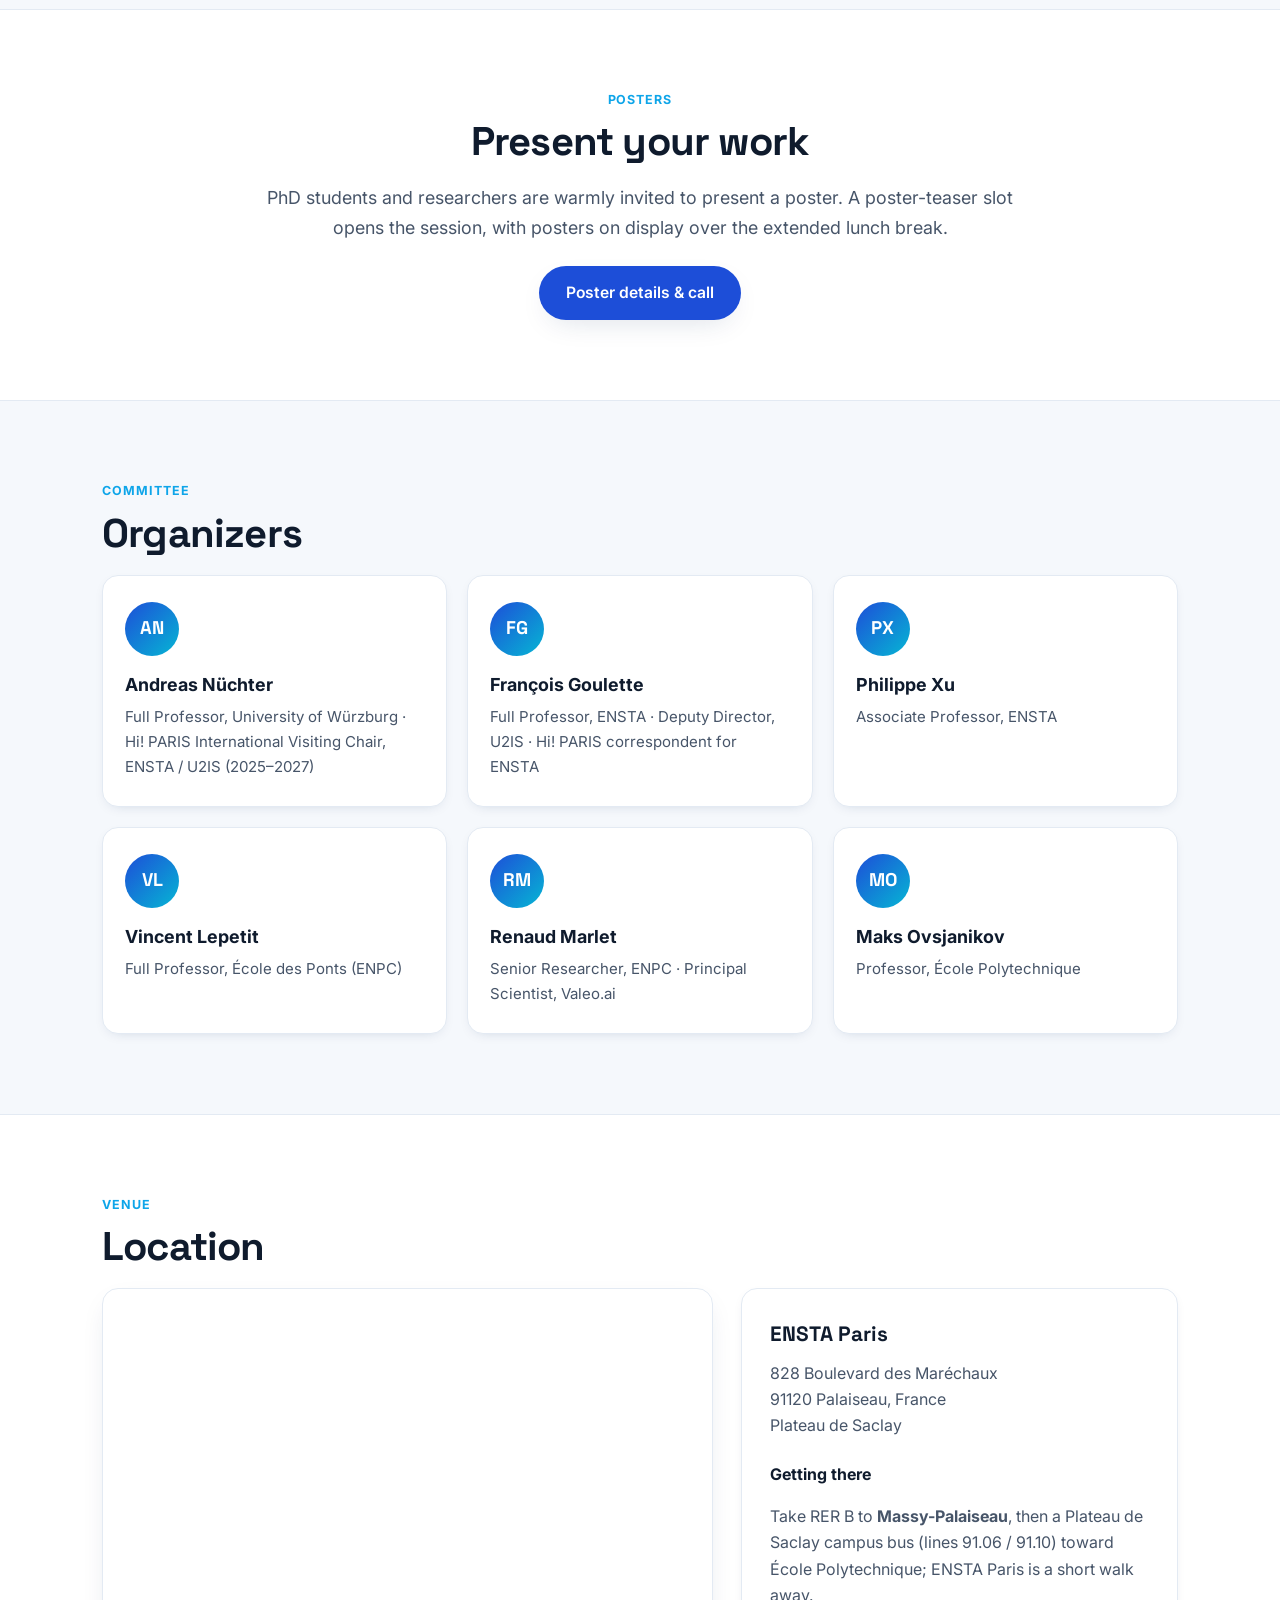
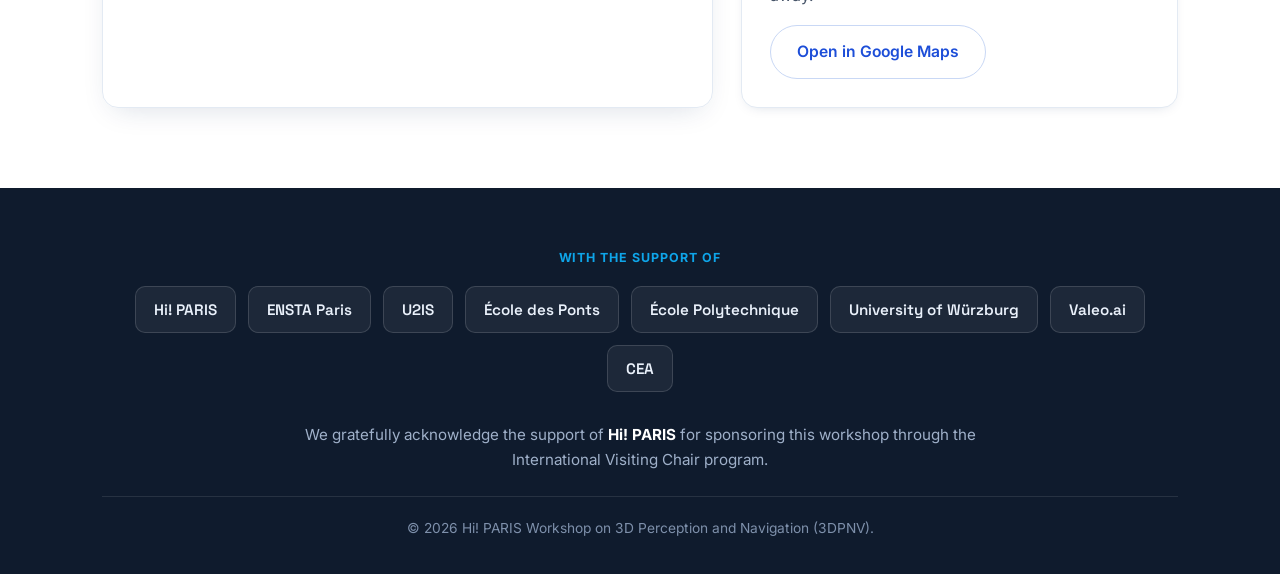
==== commit bbc25152: "ab" ====
--- a/index.html
+++ b/index.html
@@ -219,7 +219,7 @@
             <div class="t-time">14:00<span>–14:30</span></div>
             <div class="t-body">
               <div class="t-tags"><span class="tag tag-keynote">Keynote</span><span class="tag tag-ok">Confirmed</span></div>
-              <h3 class="t-title">Alexandre Boulch - Driving with ViT registers: trajectory planning and scoring</h3>
+              <h3 class="t-title"><a href="https://robotik.informatik.uni-wuerzburg.de/telematics/download/20260901_HiParis_W3DPNV_DrivoR_TOAD.pdf">Alexandre Boulch - Driving with ViT registers: trajectory planning and scoring</a></h3>
               <p class="t-meta">Valeo.ai</p>
             </div>
           </div>
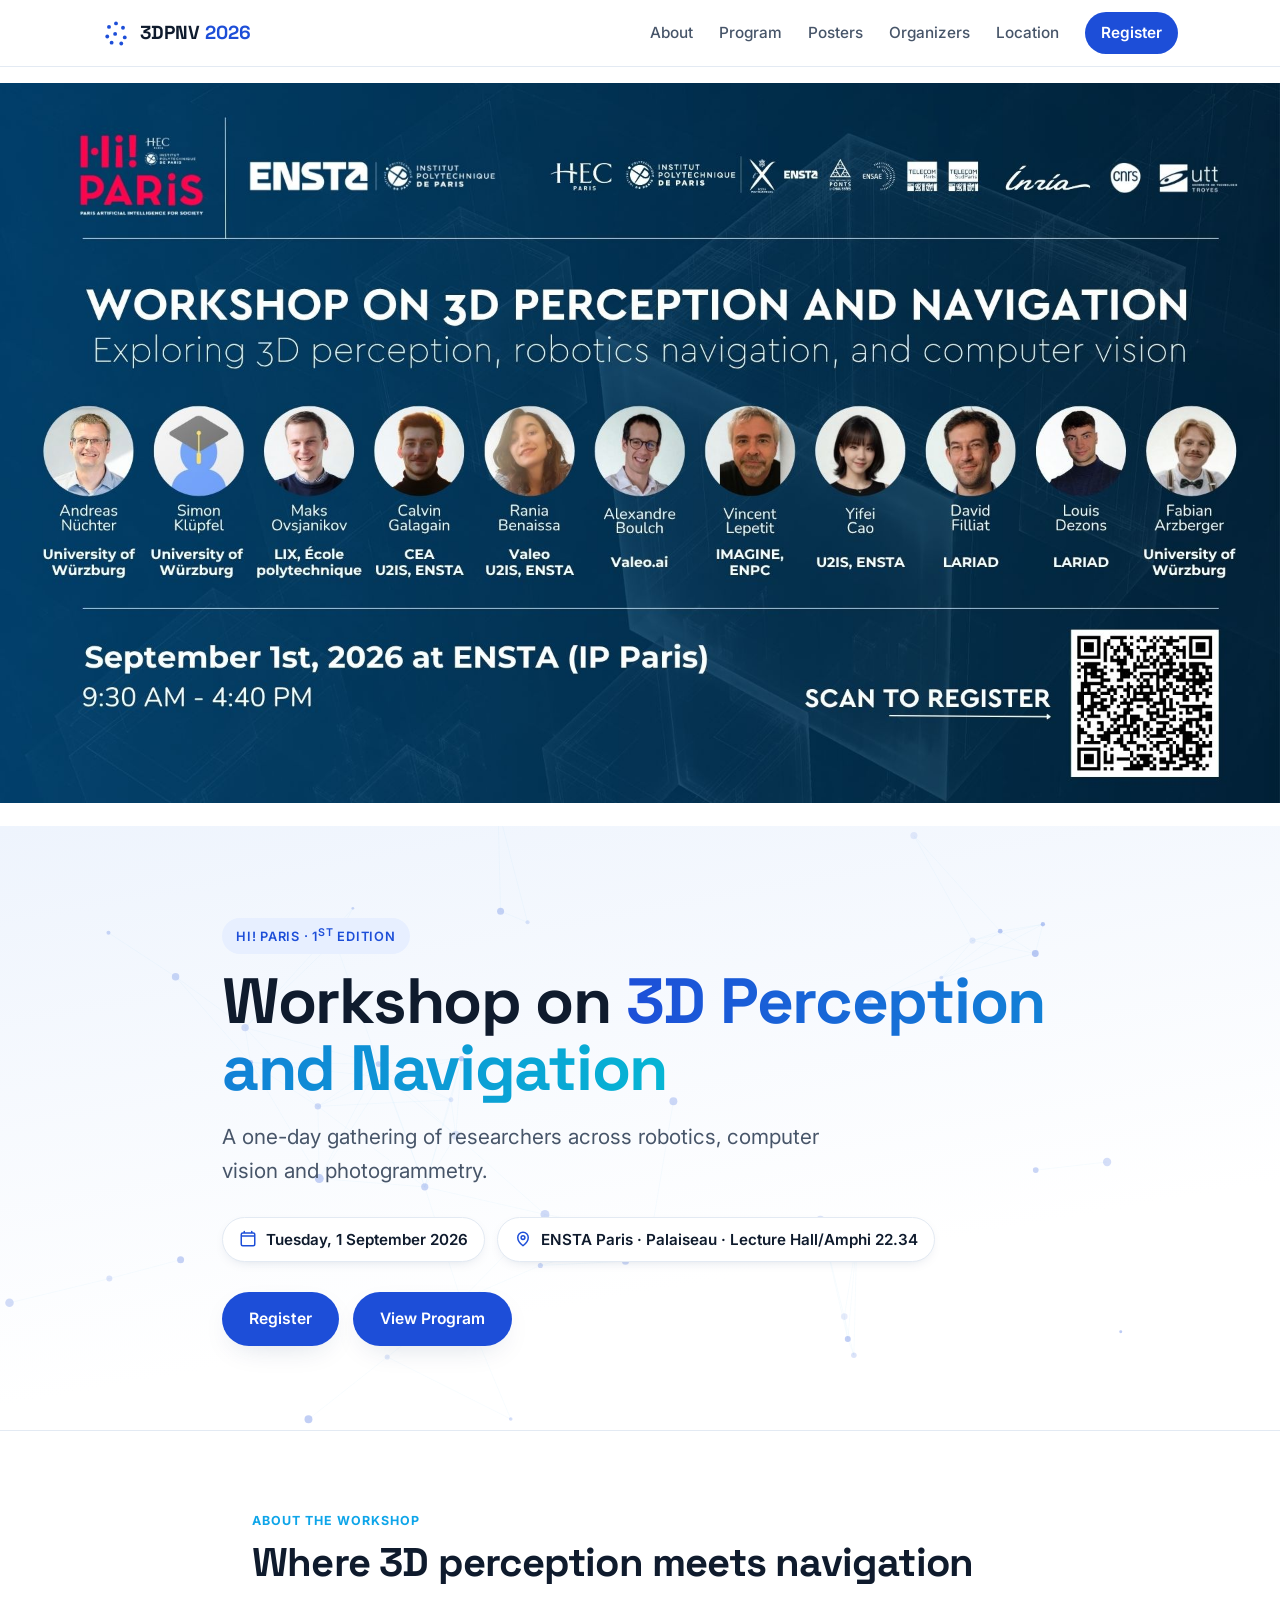
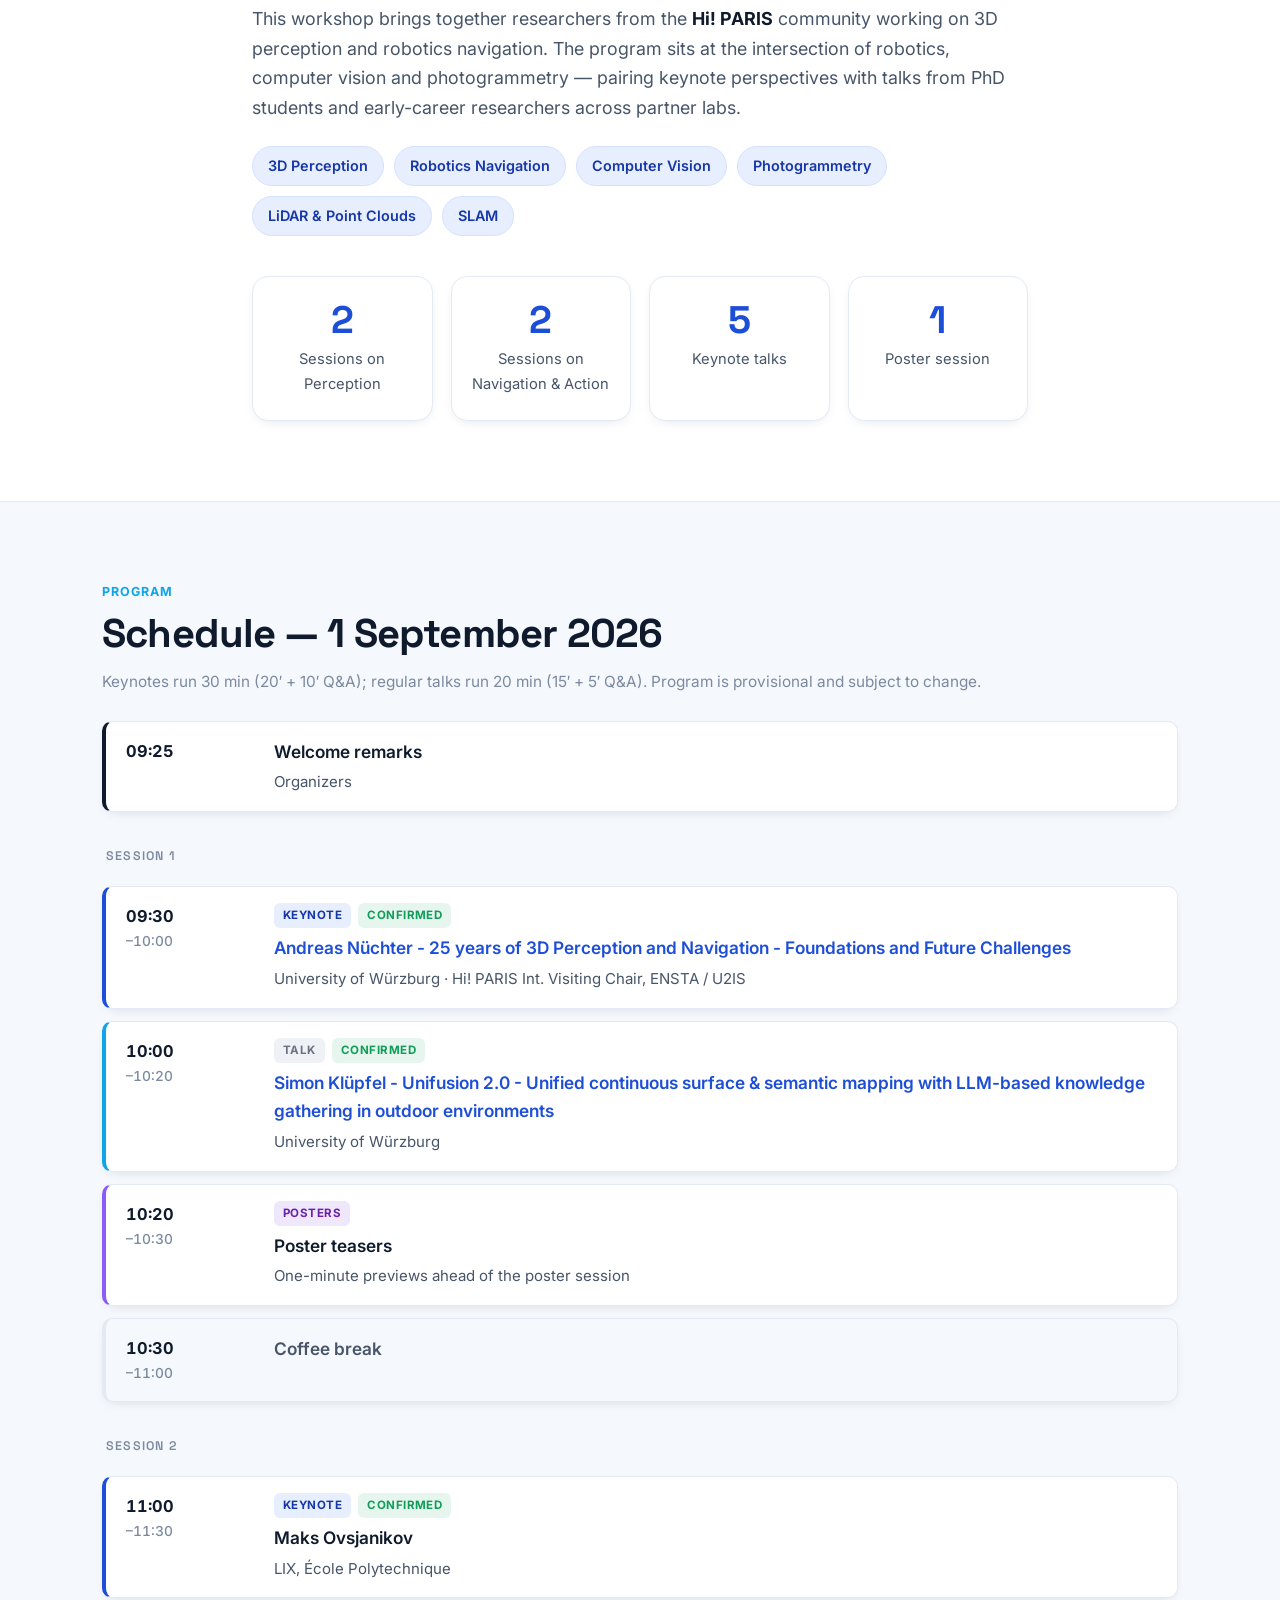
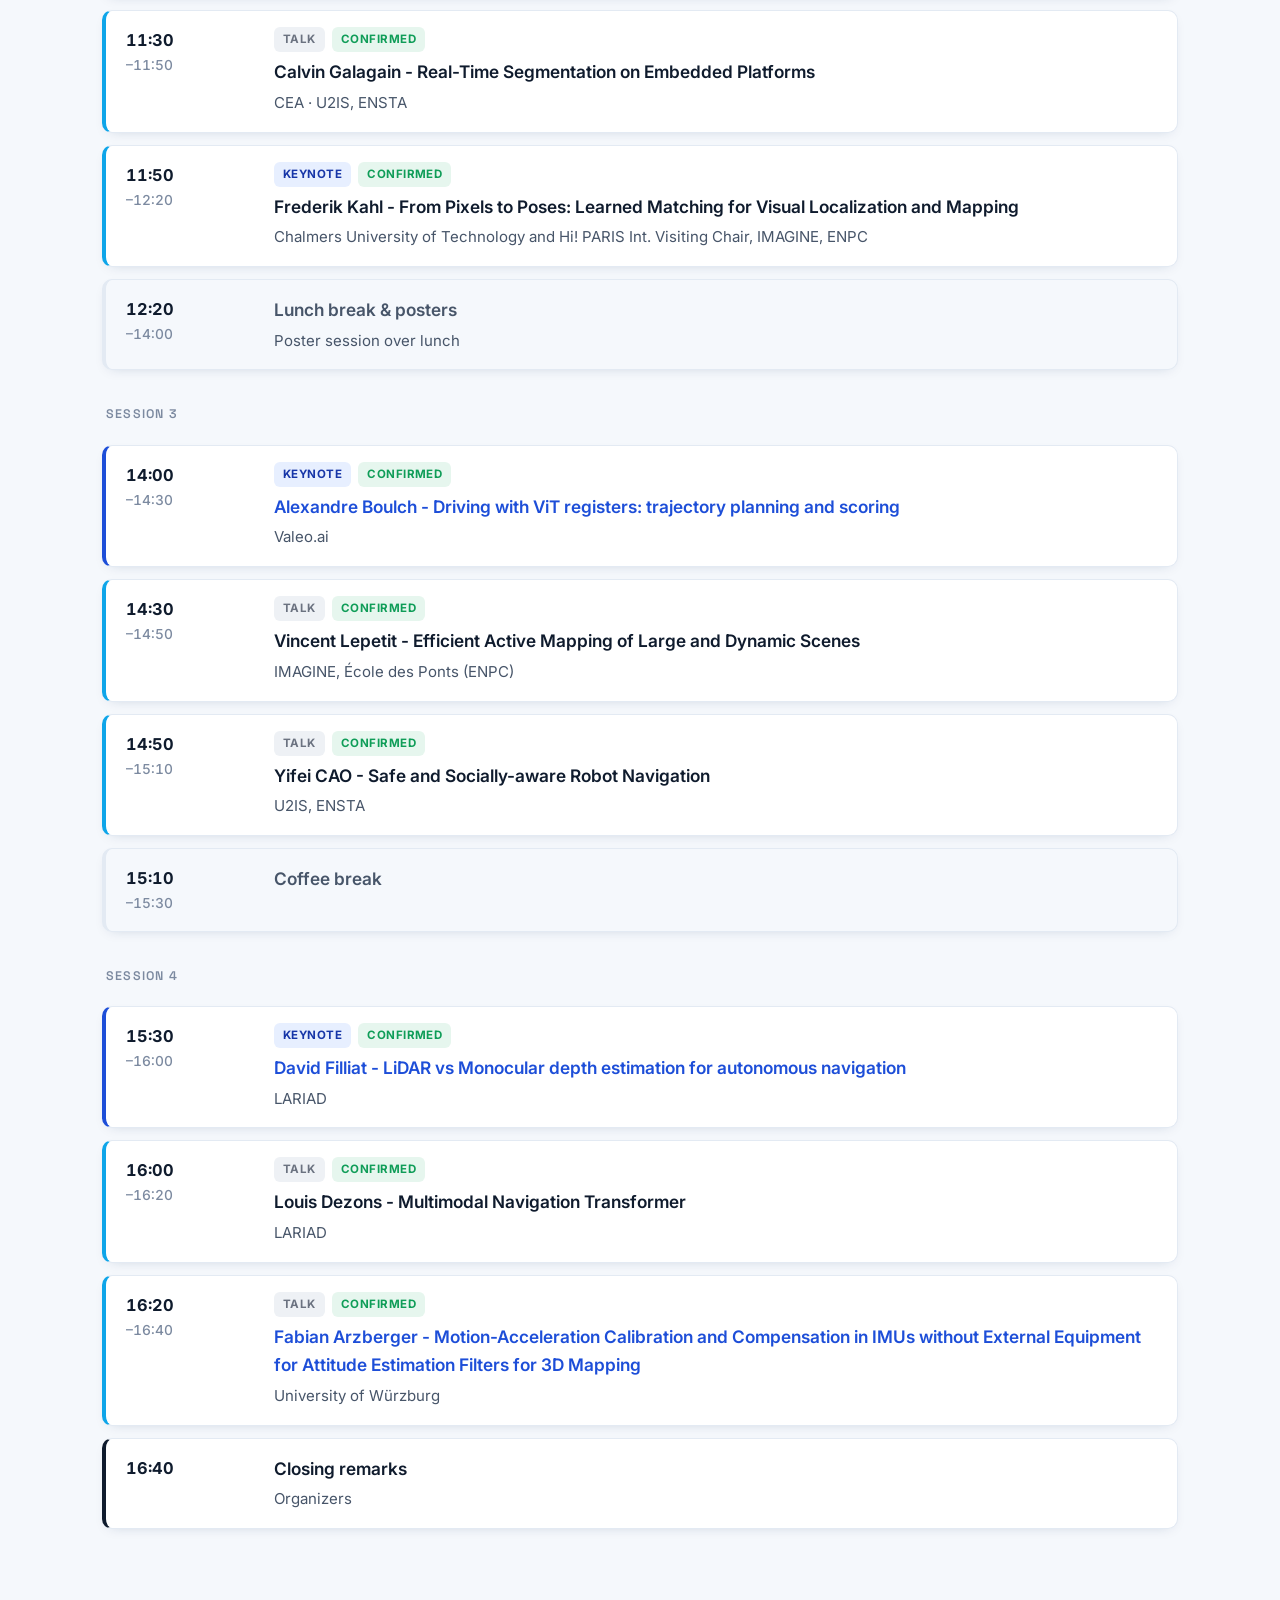
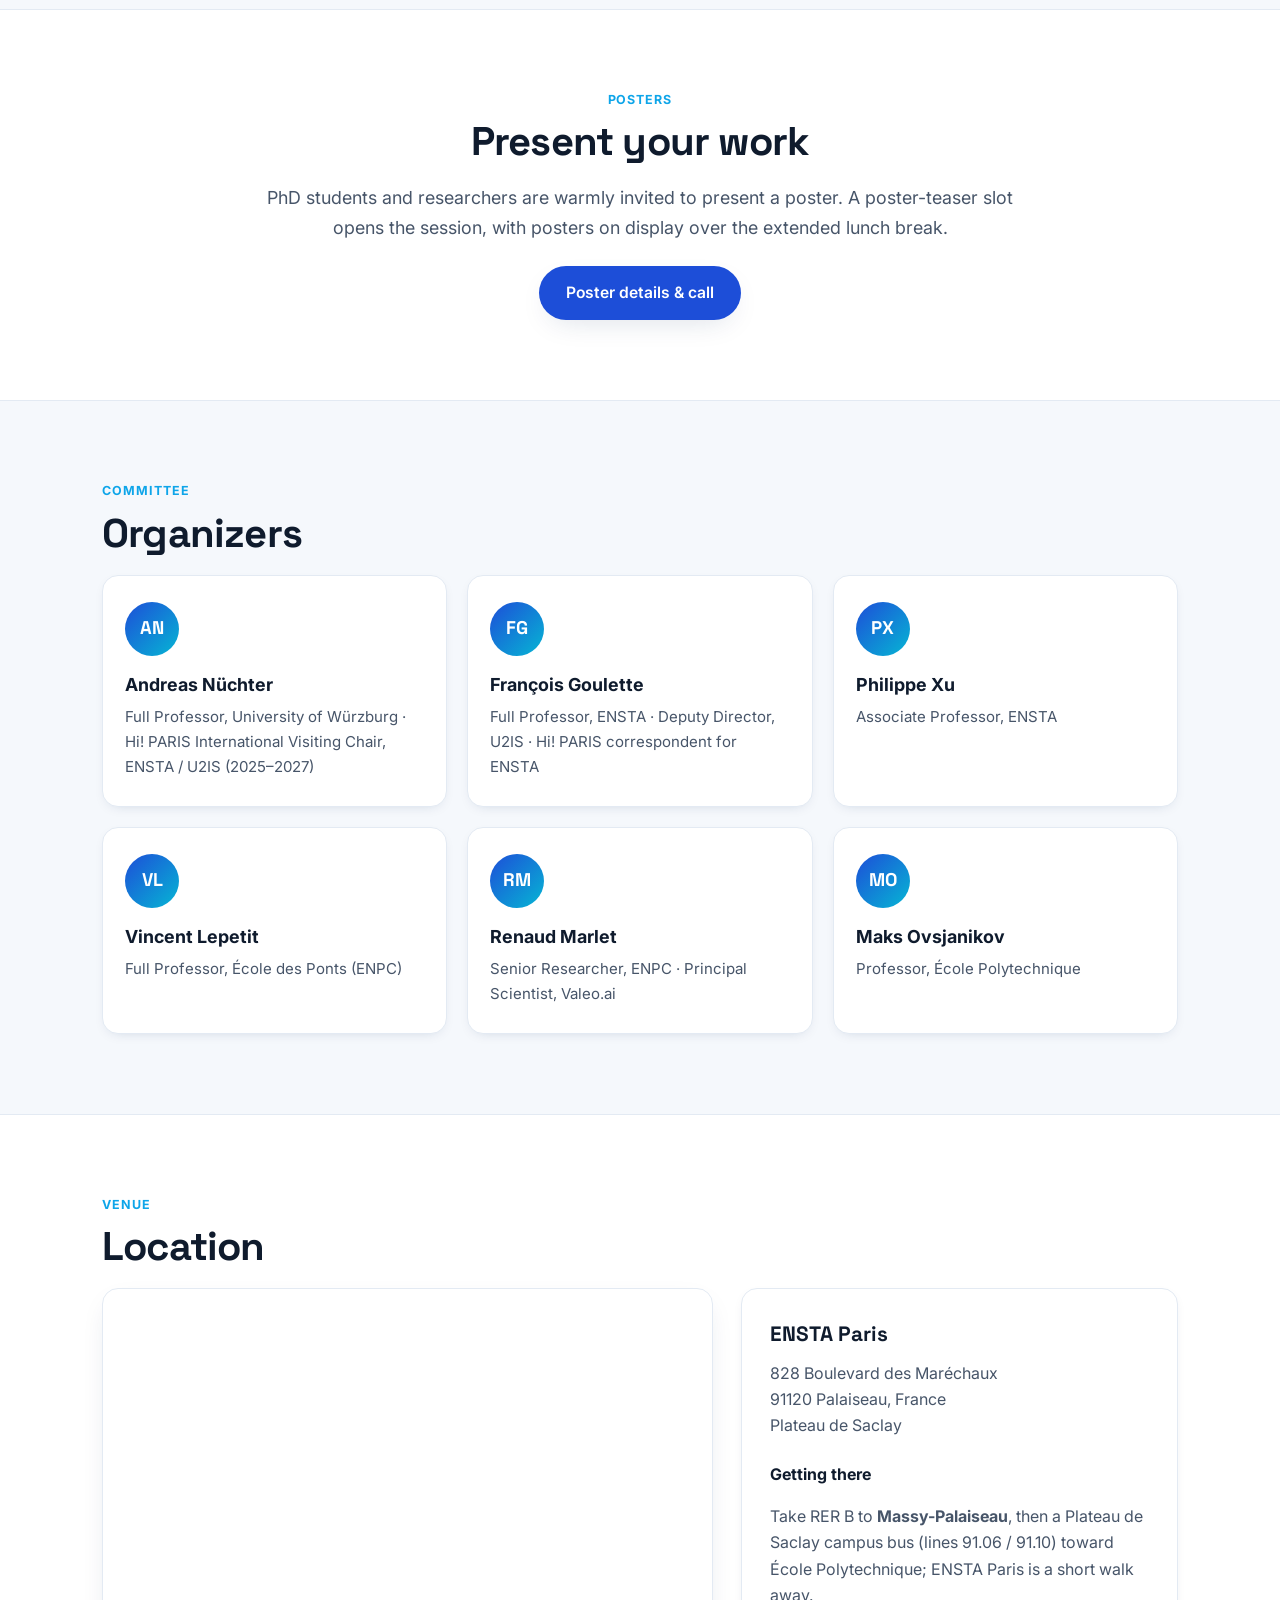
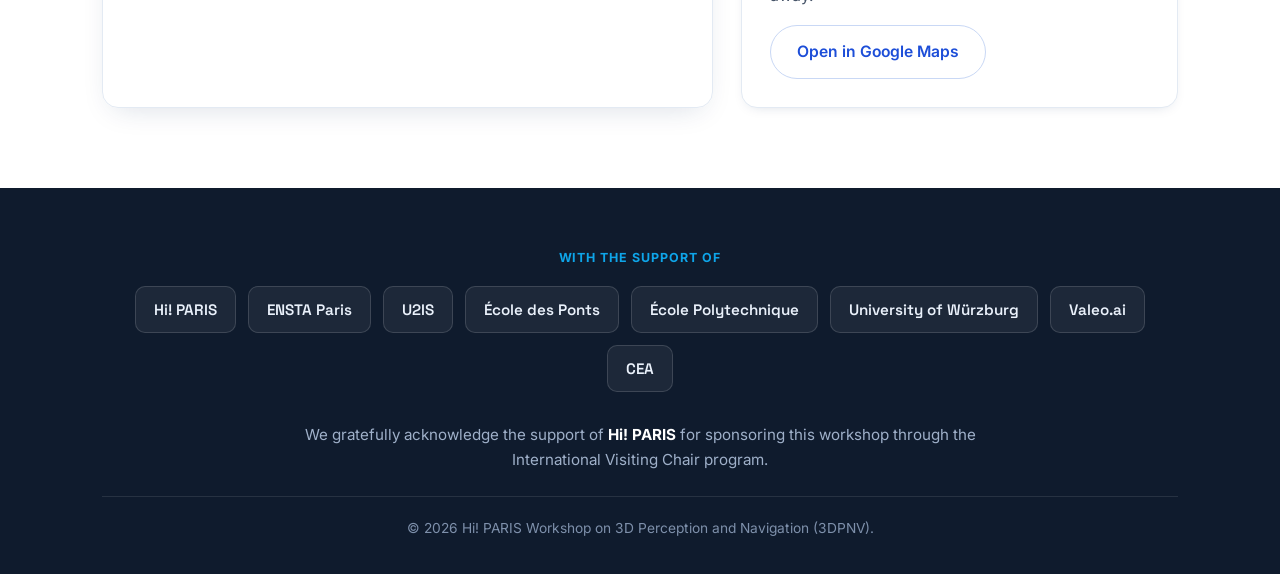
==== commit e242be8b: "DF" ====
--- a/index.html
+++ b/index.html
@@ -255,7 +255,7 @@
             <div class="t-time">15:30<span>–16:00</span></div>
             <div class="t-body">
               <div class="t-tags"><span class="tag tag-keynote">Keynote</span><span class="tag tag-ok">Confirmed</span></div>
-              <h3 class="t-title">David Filliat - LiDAR vs Monocular depth estimation for autonomous navigation</h3>
+              <h3 class="t-title"><a href="https://robotik.informatik.uni-wuerzburg.de/telematics/download/0260901-3DPNV-stacknav.pdf">David Filliat - LiDAR vs Monocular depth estimation for autonomous navigation</a></h3>
               <p class="t-meta">LARIAD</p>
             </div>
           </div>
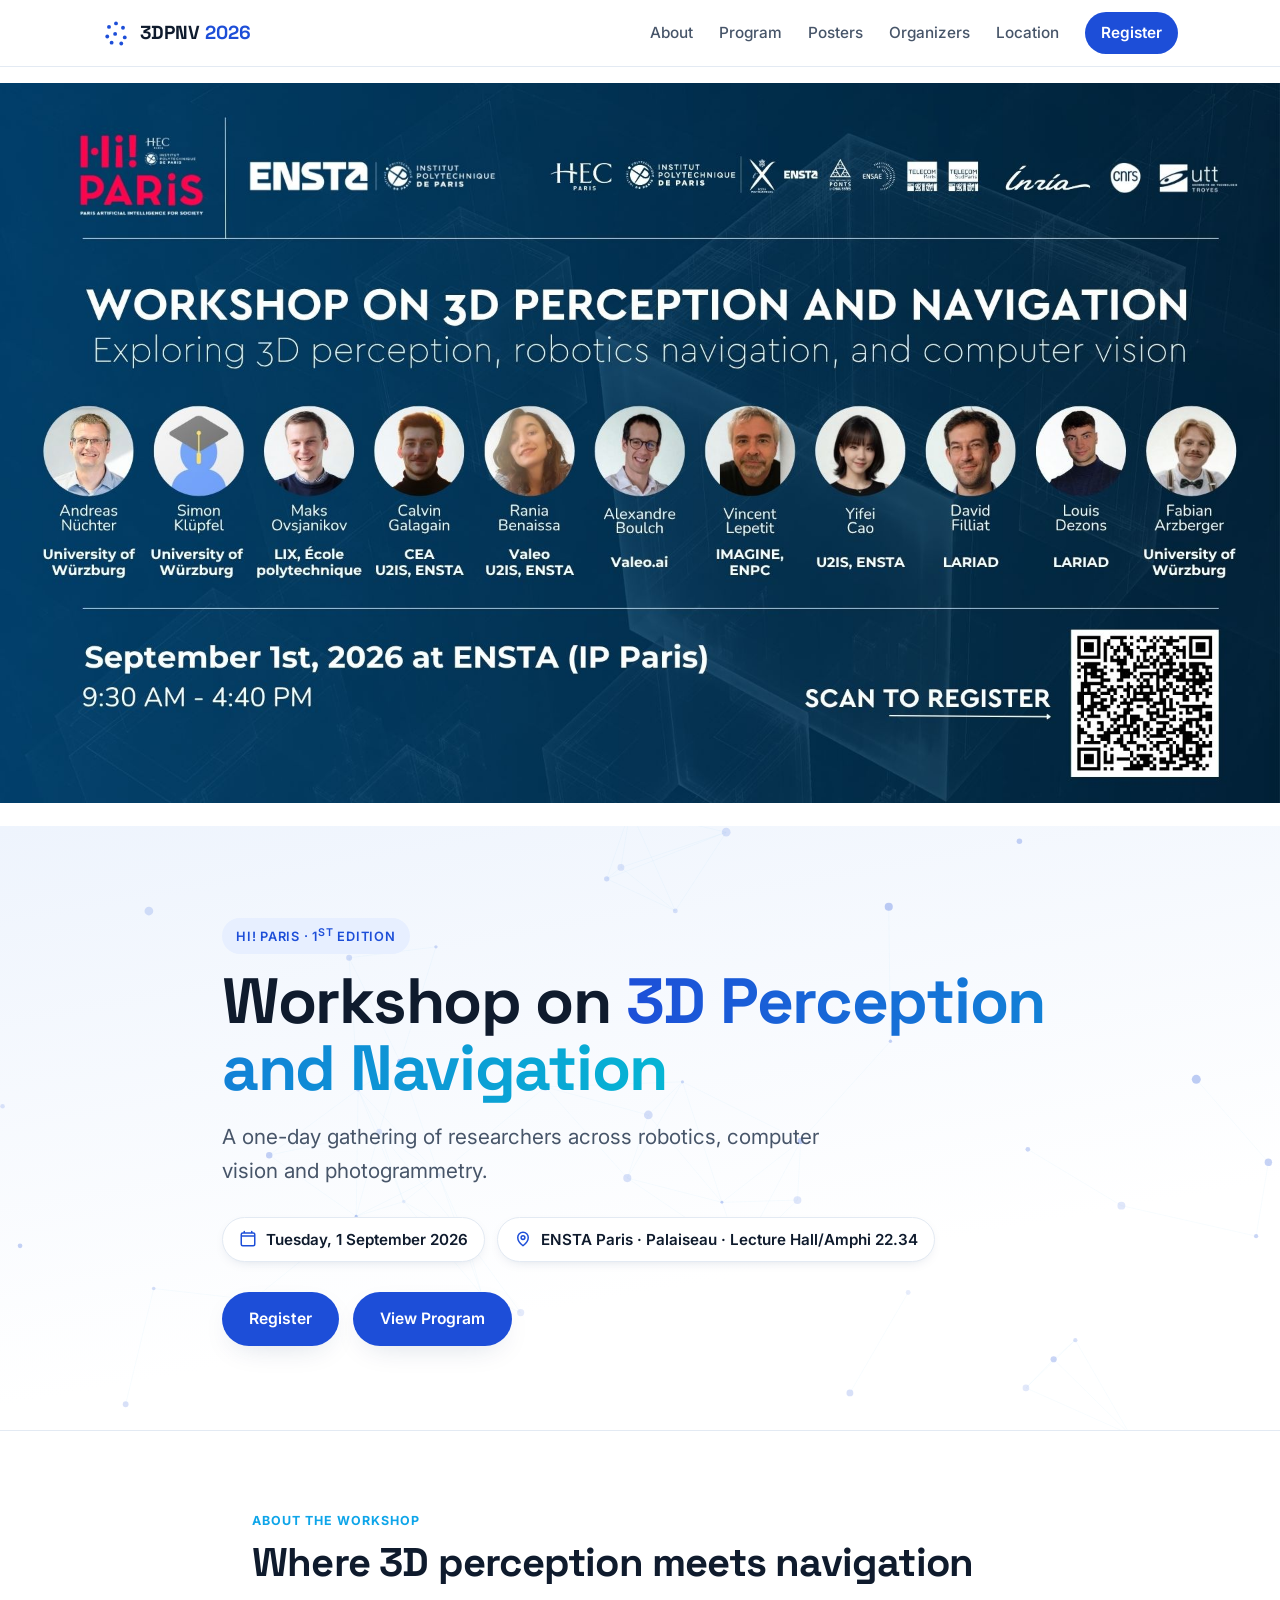
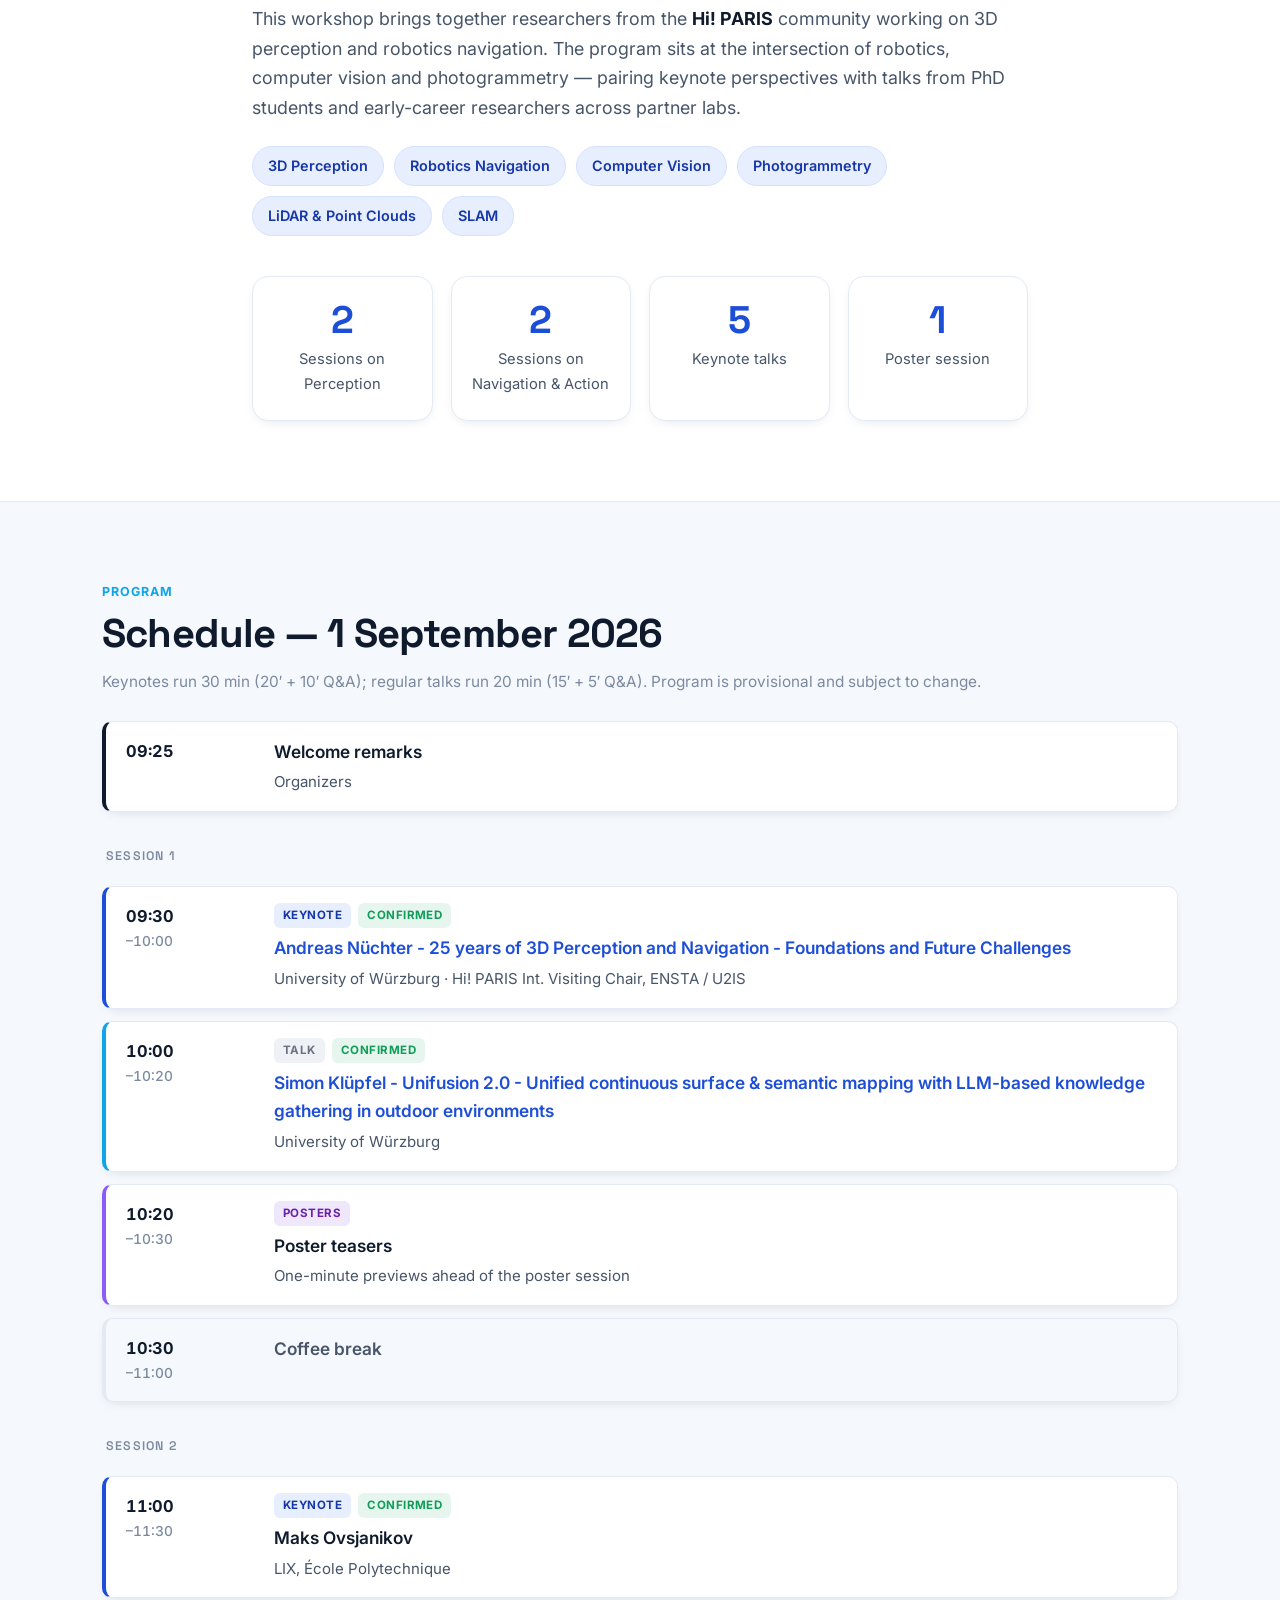
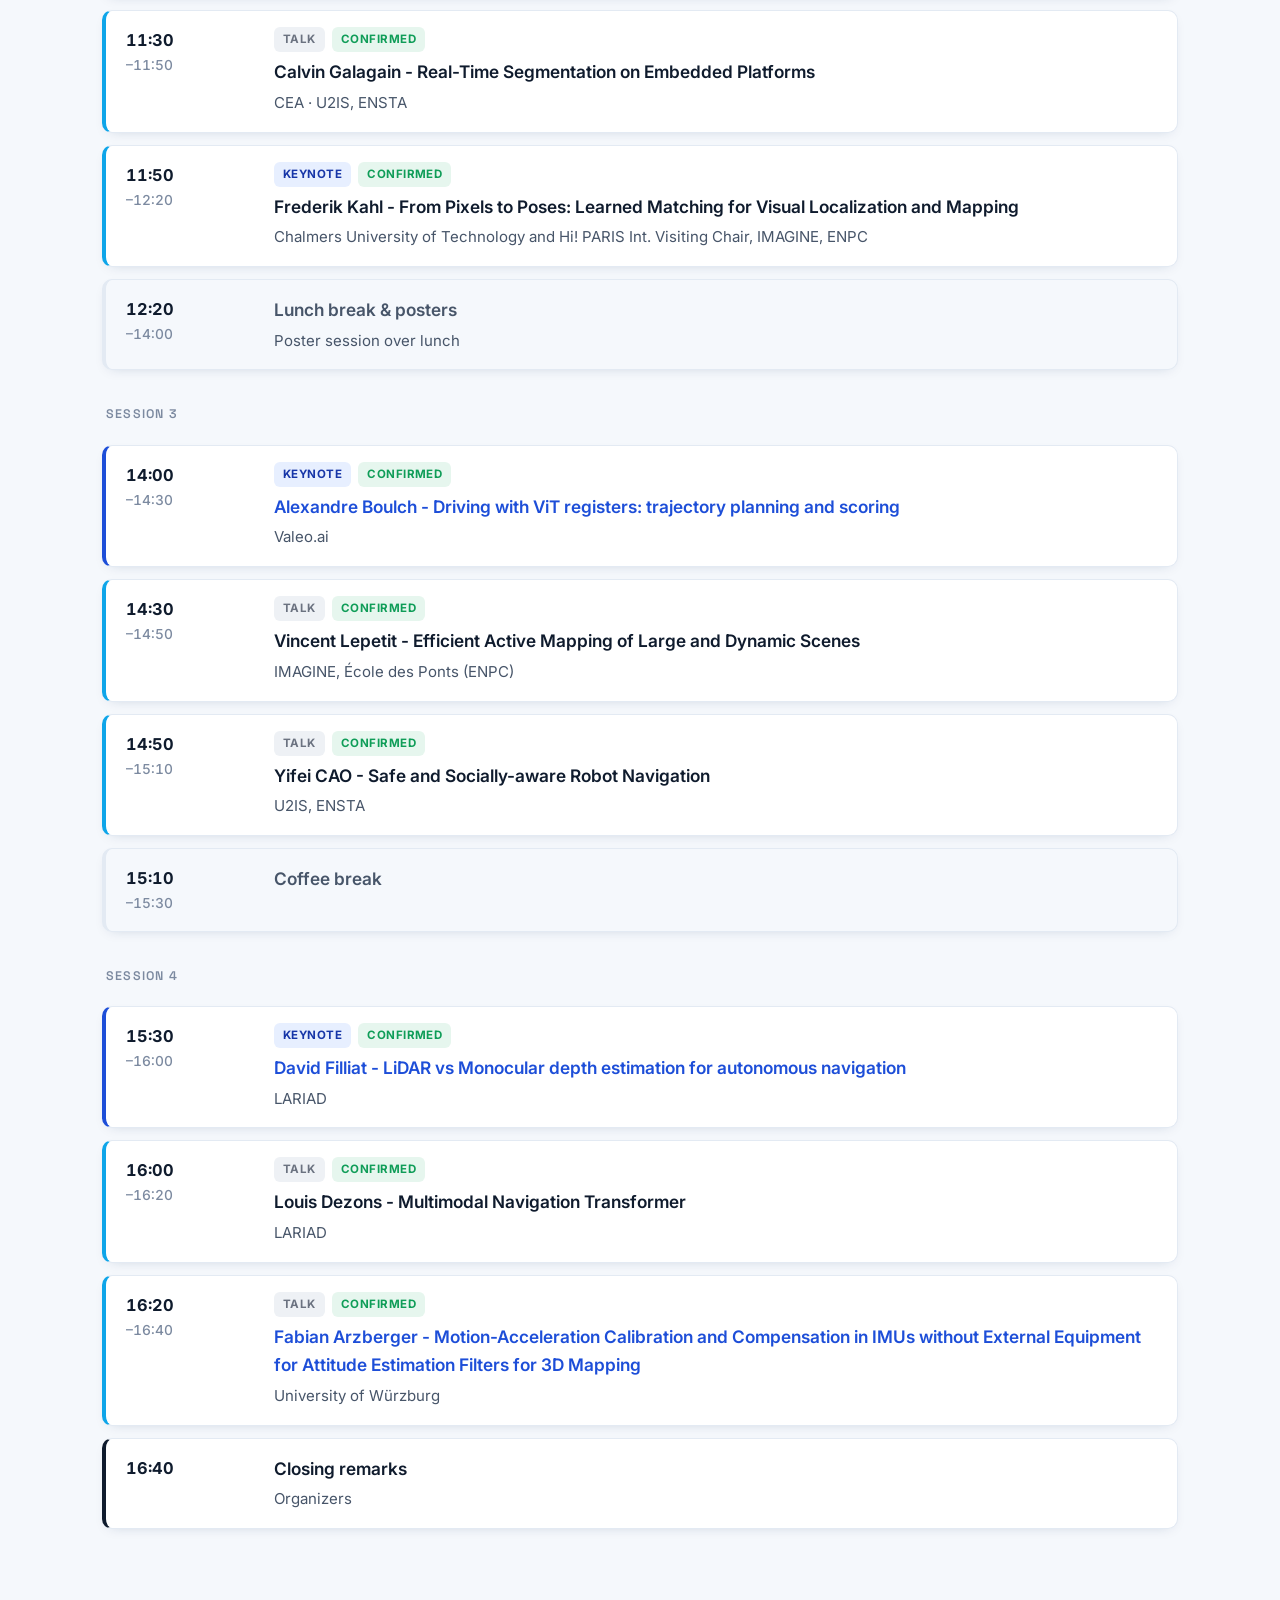
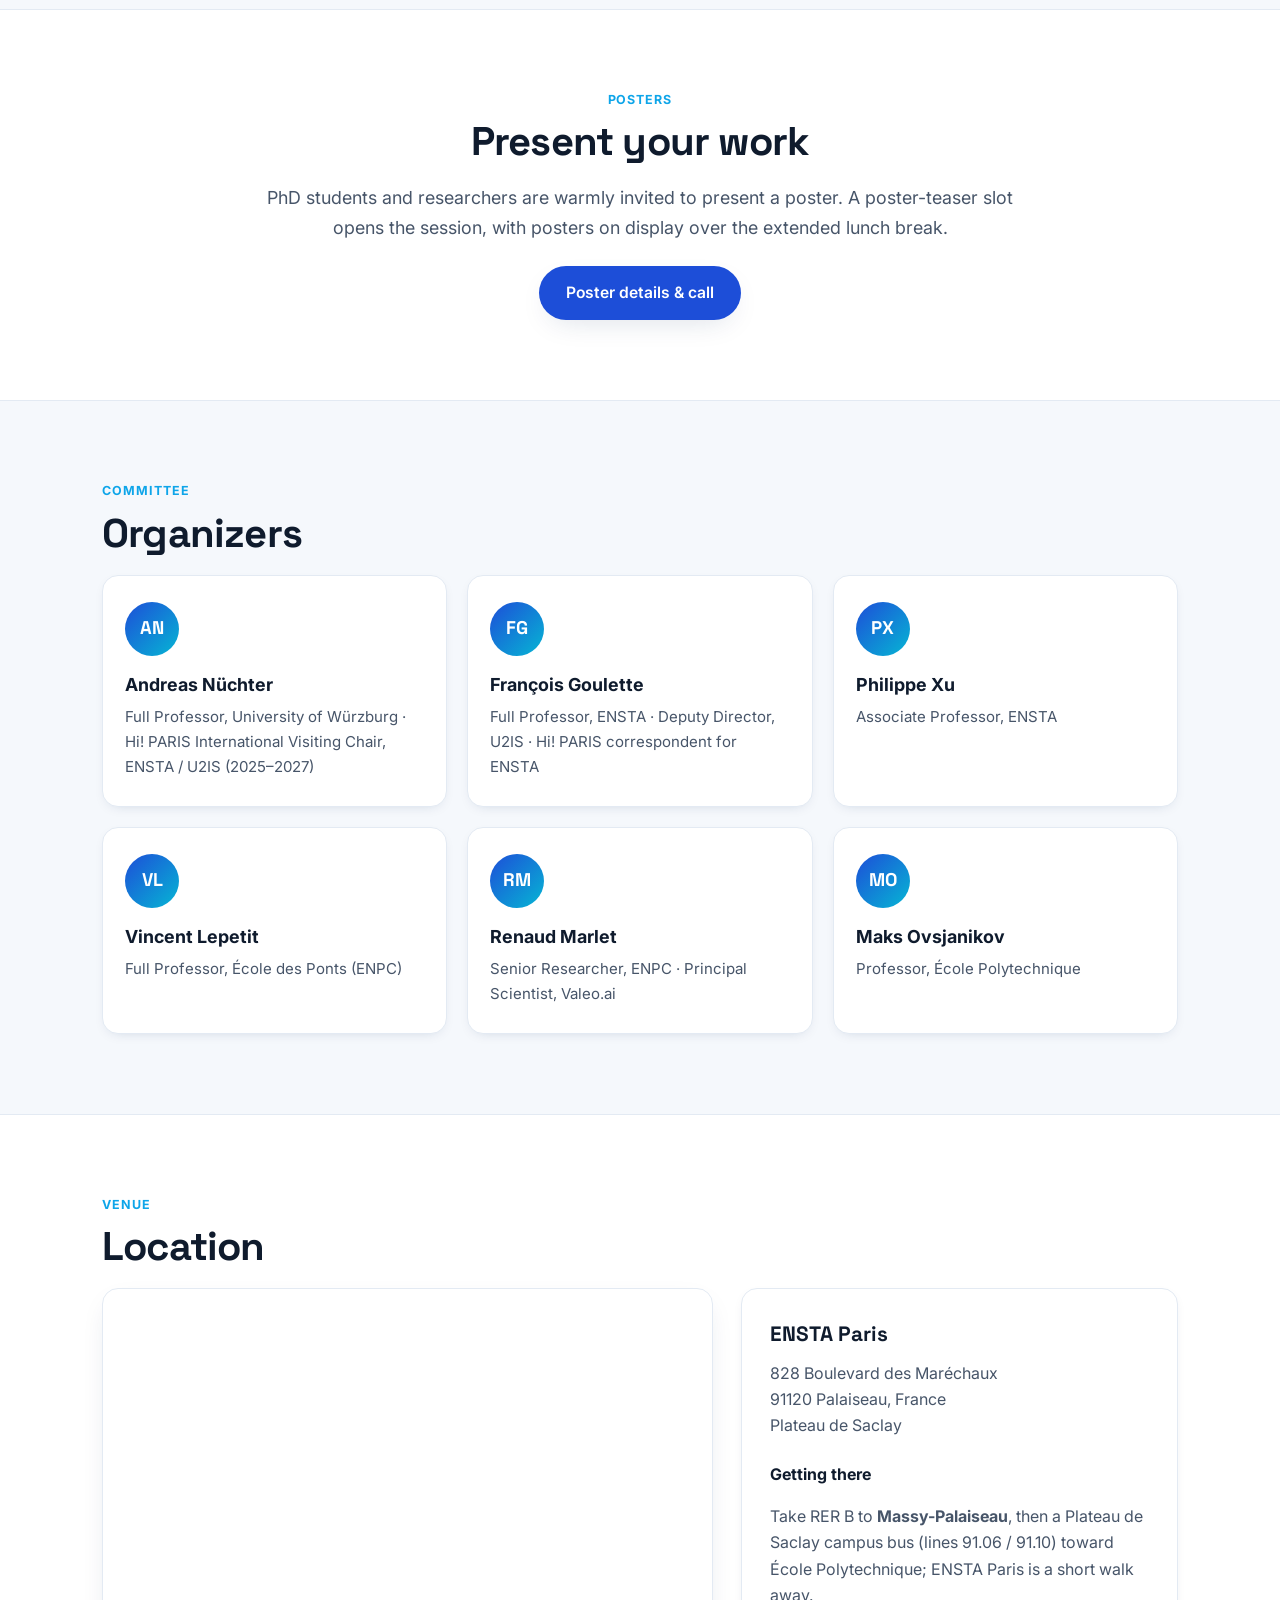
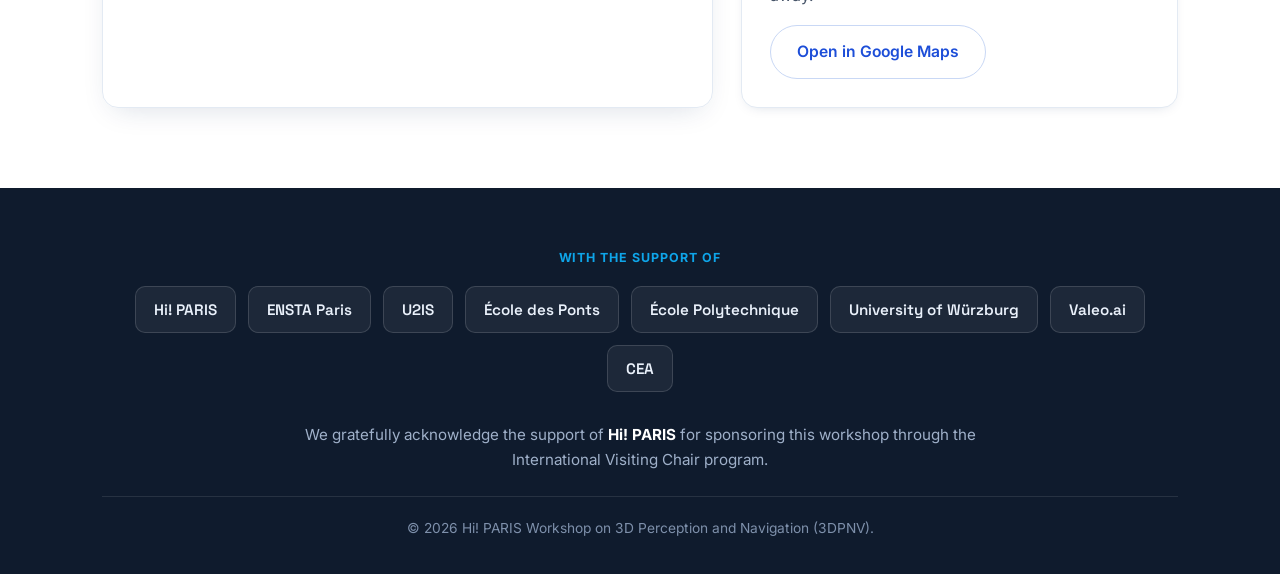
==== commit faa50dc4: "DF corrected" ====
--- a/index.html
+++ b/index.html
@@ -255,7 +255,7 @@
             <div class="t-time">15:30<span>–16:00</span></div>
             <div class="t-body">
               <div class="t-tags"><span class="tag tag-keynote">Keynote</span><span class="tag tag-ok">Confirmed</span></div>
-              <h3 class="t-title"><a href="https://robotik.informatik.uni-wuerzburg.de/telematics/download/0260901-3DPNV-stacknav.pdf">David Filliat - LiDAR vs Monocular depth estimation for autonomous navigation</a></h3>
+              <h3 class="t-title"><a href="https://robotik.informatik.uni-wuerzburg.de/telematics/download/20260901-3DPNV-stacknav.pdf">David Filliat - LiDAR vs Monocular depth estimation for autonomous navigation</a></h3>
               <p class="t-meta">LARIAD</p>
             </div>
           </div>
